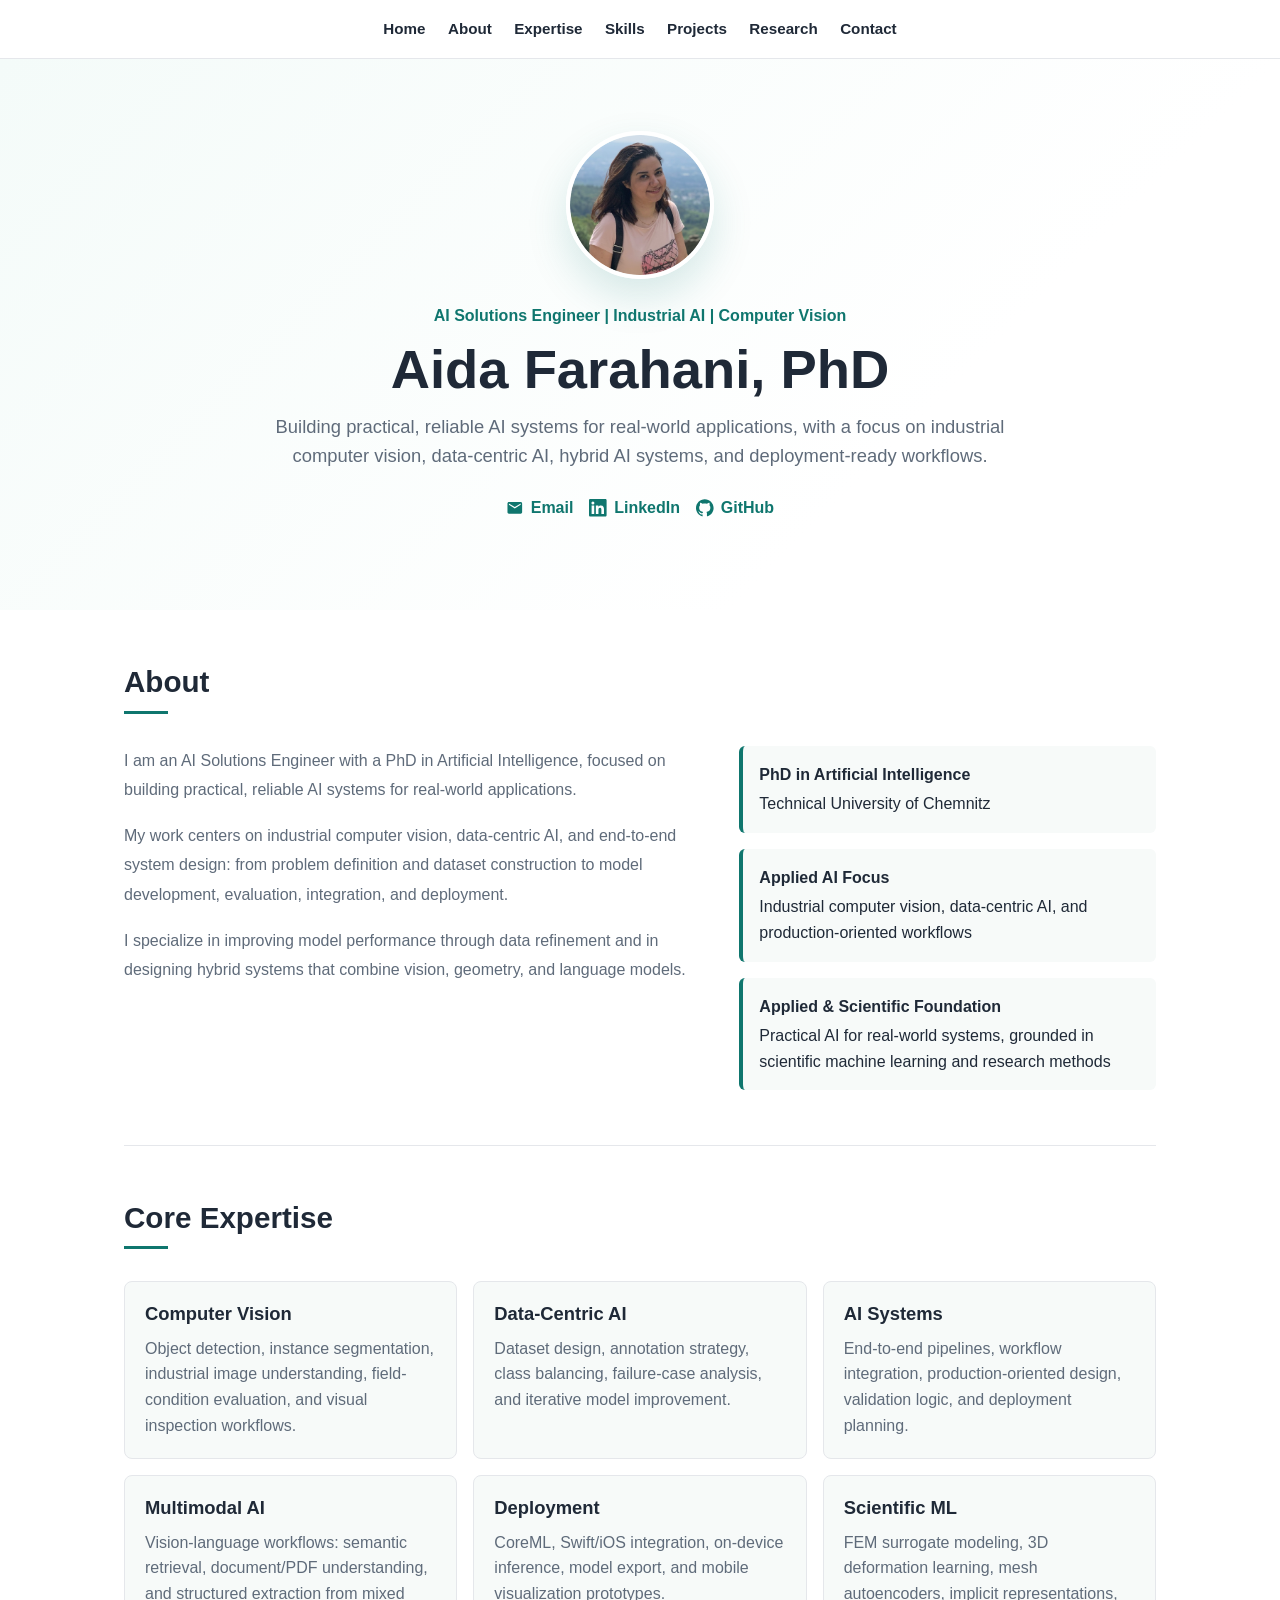
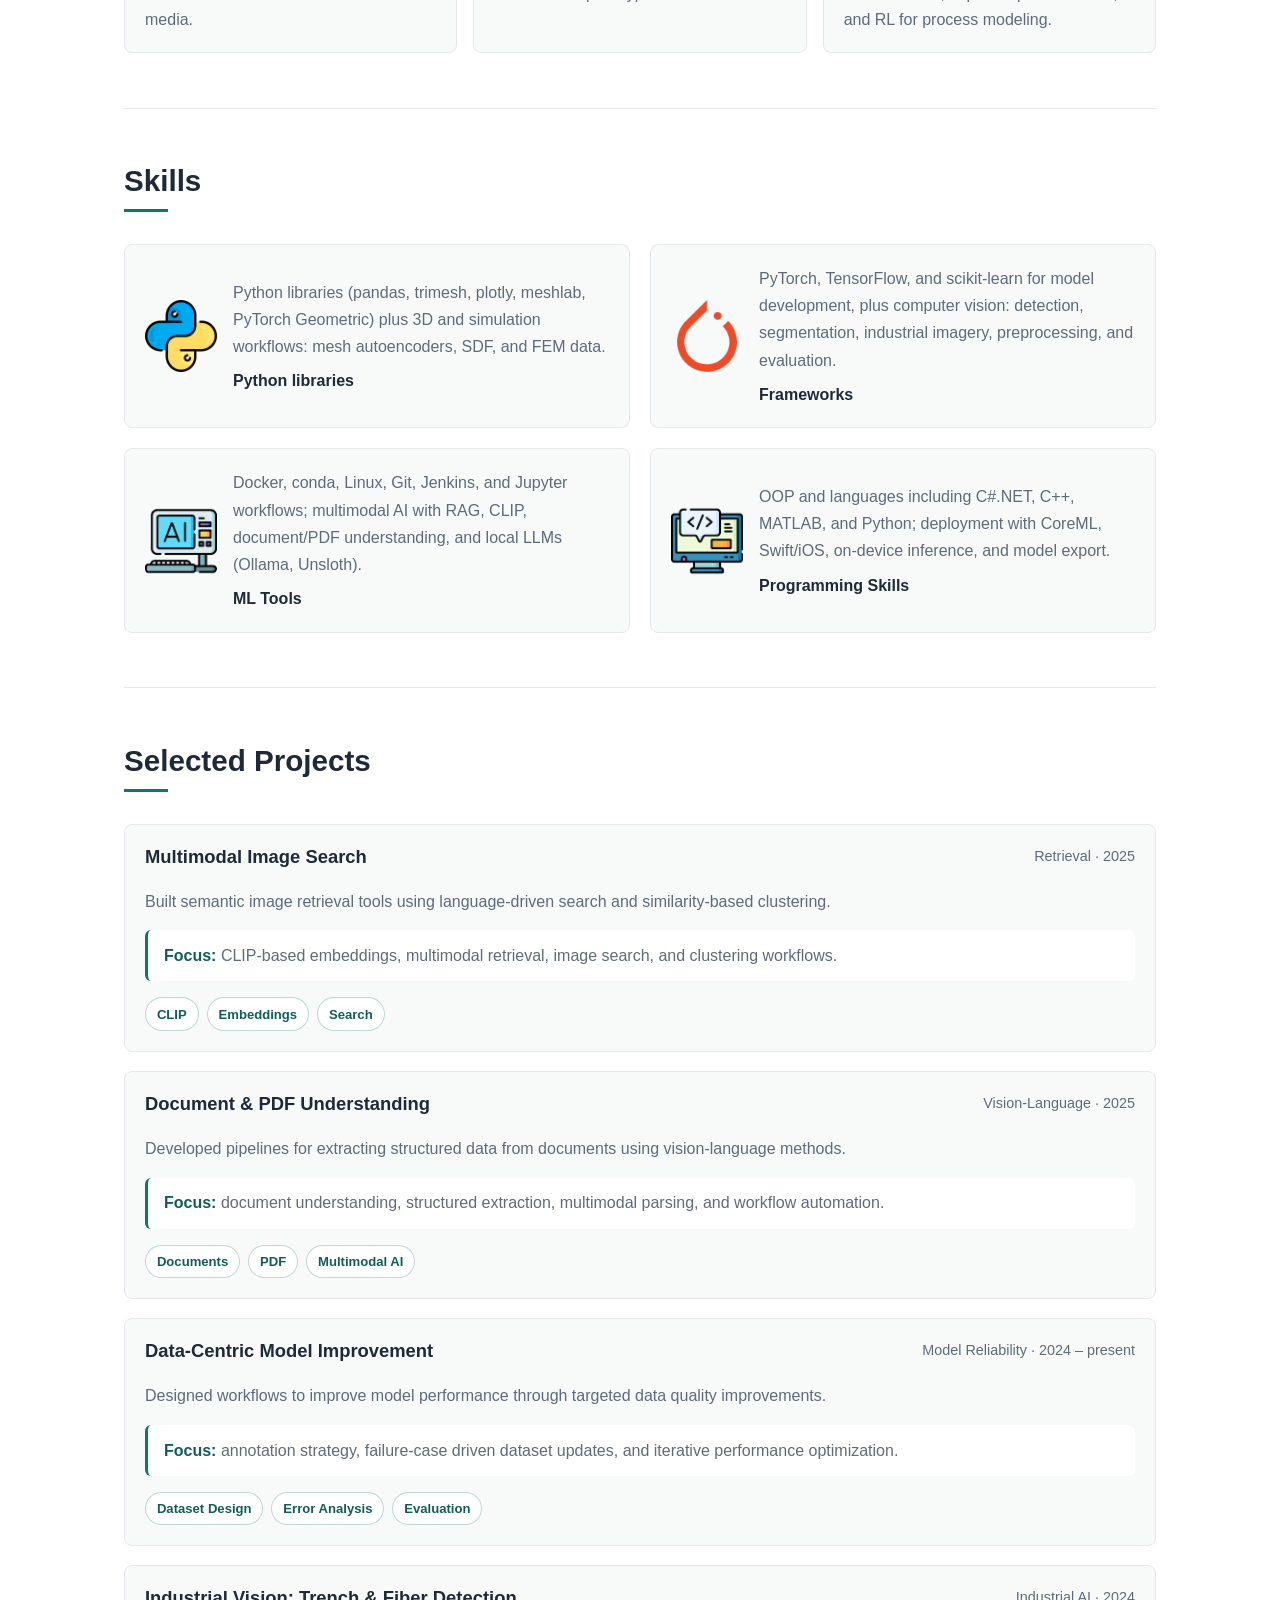
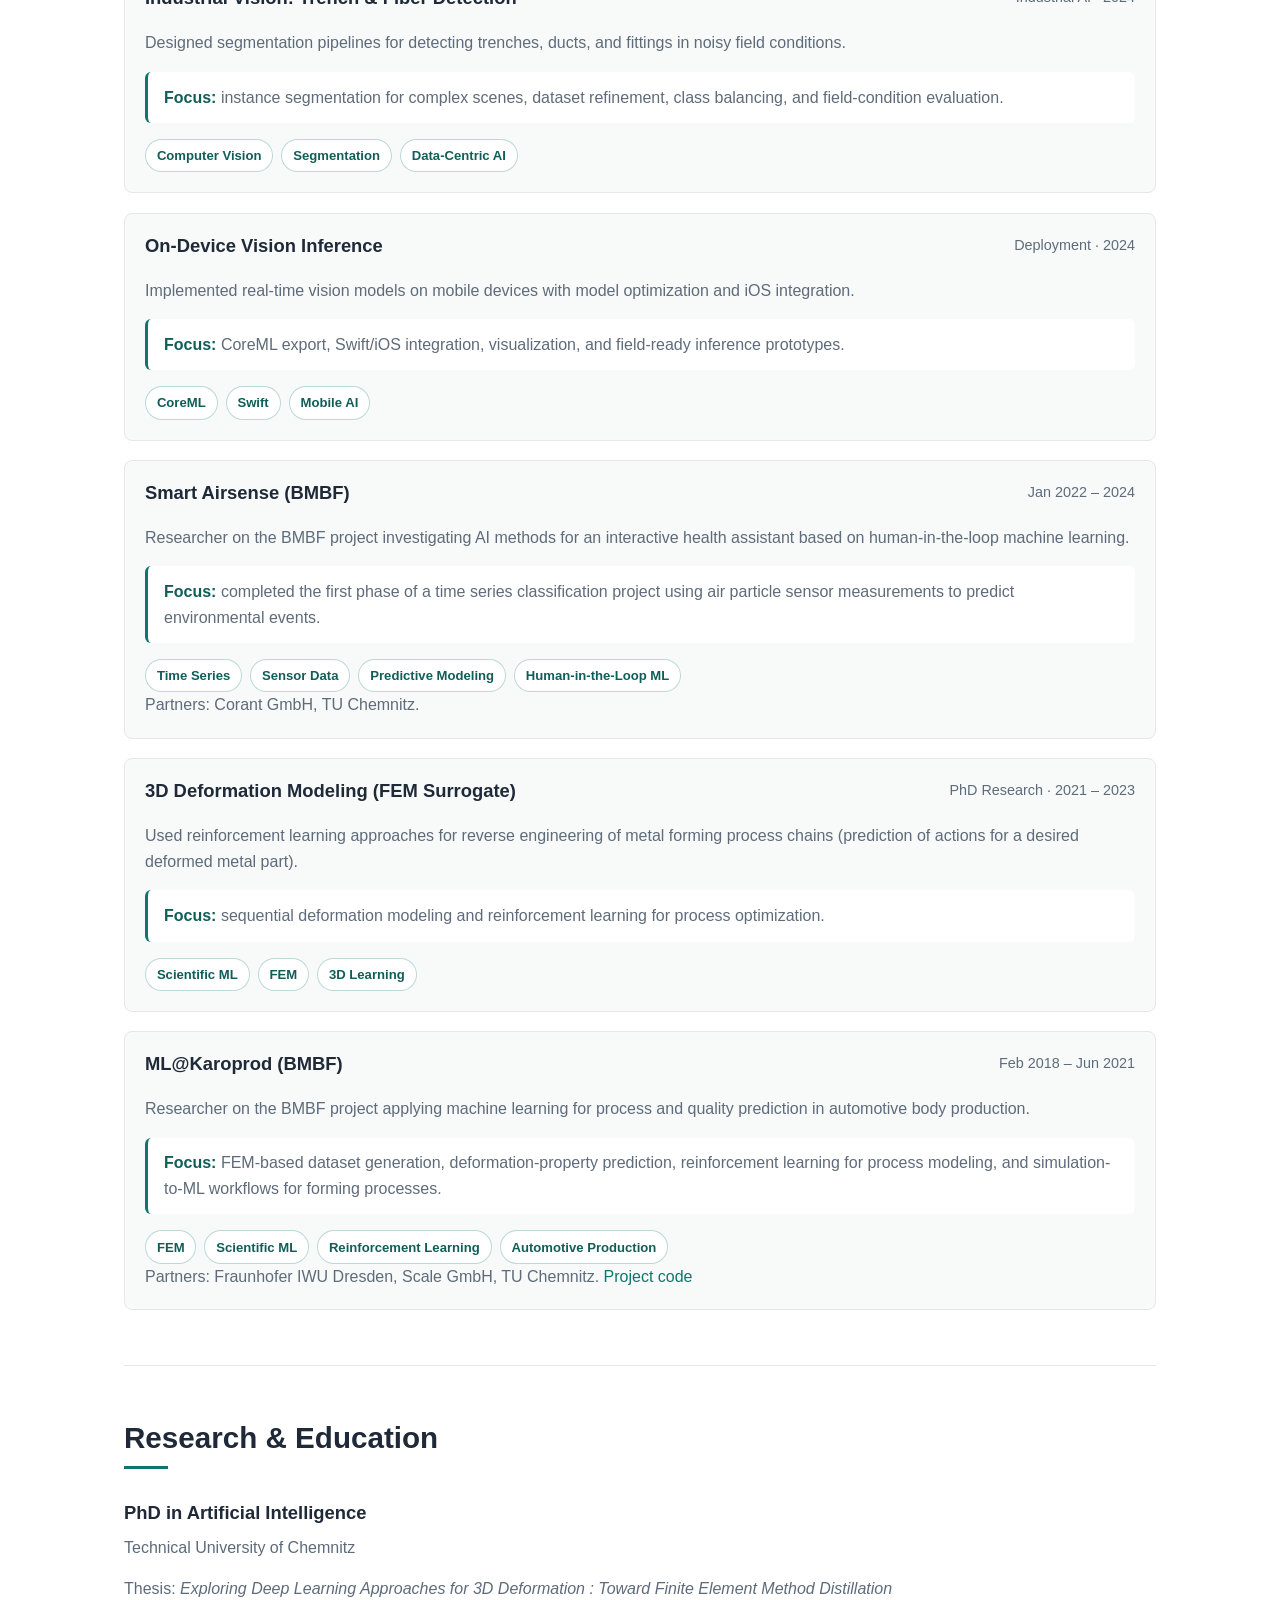
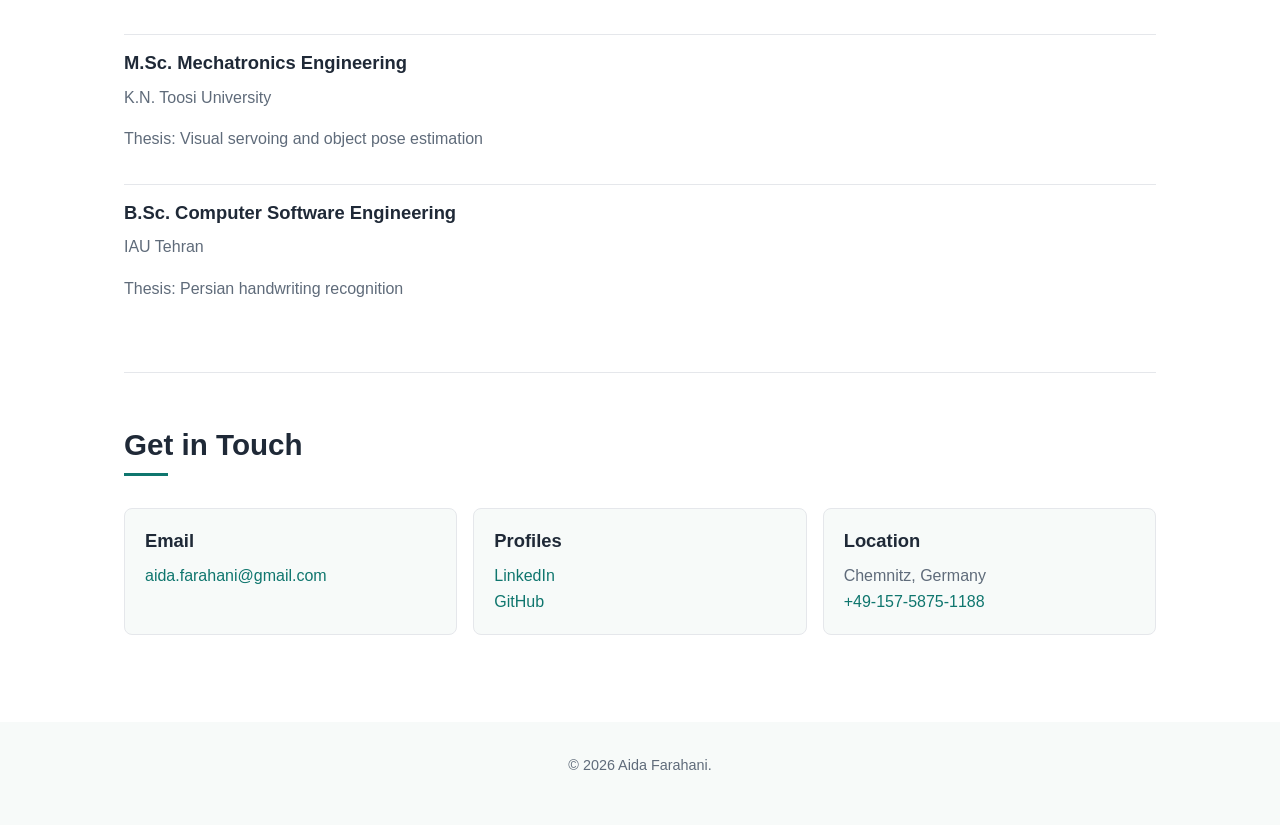
==== index.html @ 491494e2 "2026.May" ====
<!DOCTYPE html>
<html lang="en">
<head>
    <meta charset="UTF-8">
    <meta http-equiv="X-UA-Compatible" content="IE=Edge">
    <meta name="viewport" content="width=device-width, initial-scale=1.0">
    <meta name="description" content="Aida Farahani, PhD - AI Solutions Engineer focused on industrial computer vision, data-centric AI, hybrid AI systems, and deployed machine learning workflows.">
    <meta name="keywords" content="AI Solutions Engineer, Industrial AI, Computer Vision, Data-Centric AI, YOLO, CoreML, CLIP, RAG, Scientific Machine Learning">
    <meta name="author" content="Aida Farahani">
    <meta name="google-site-verification" content="kxf_3PUzTFuj3gnXSneMkqVTZVSWj_Dgb15Qgk63_C0">
    <title>Aida Farahani, PhD | AI Solutions Engineer</title>
    <style>
        * {
            box-sizing: border-box;
            margin: 0;
            padding: 0;
        }

        :root {
            --accent: #0f766e;
            --accent-dark: #115e59;
            --blue: #2563eb;
            --ink: #1f2937;
            --muted: #5f6b7a;
            --line: #e5e7eb;
            --surface: #f7faf9;
            --white: #ffffff;
        }

        html {
            scroll-behavior: smooth;
        }

        body {
            background: var(--white);
            color: var(--ink);
            font-family: -apple-system, BlinkMacSystemFont, "Segoe UI", Roboto, "Helvetica Neue", Arial, sans-serif;
            line-height: 1.6;
        }

        a {
            color: var(--accent);
            text-decoration: none;
        }

        a:hover {
            color: var(--accent-dark);
            text-decoration: underline;
        }

        nav {
            backdrop-filter: blur(10px);
            background: rgba(255, 255, 255, 0.94);
            border-bottom: 1px solid var(--line);
            position: sticky;
            top: 0;
            z-index: 1000;
        }

        nav ul {
            display: flex;
            flex-wrap: wrap;
            gap: 1.4rem;
            justify-content: center;
            list-style: none;
            padding: 1rem 1.5rem;
        }

        nav a {
            color: var(--ink);
            font-size: 0.95rem;
            font-weight: 600;
            position: relative;
        }

        nav a::after {
            background: var(--accent);
            bottom: -6px;
            content: "";
            height: 2px;
            left: 0;
            position: absolute;
            transition: width 0.2s ease;
            width: 0;
        }

        nav a:hover {
            text-decoration: none;
        }

        nav a:hover::after {
            width: 100%;
        }

        header {
            background: linear-gradient(135deg, #f4fbf9 0%, #ffffff 70%);
            padding: 4.5rem 1.5rem 4rem;
            text-align: center;
        }

        .profile-img {
            border: 4px solid var(--white);
            border-radius: 50%;
            box-shadow: 0 18px 42px rgba(15, 118, 110, 0.16);
            display: block;
            height: 148px;
            margin: 0 auto 1.5rem;
            object-fit: cover;
            width: 148px;
        }

        h1 {
            font-size: clamp(2.1rem, 5vw, 3.4rem);
            letter-spacing: 0;
            line-height: 1.1;
            margin-bottom: 0.75rem;
        }

        .eyebrow {
            color: var(--accent);
            font-size: 1rem;
            font-weight: 700;
            margin-bottom: 0.75rem;
        }

        .tagline {
            color: var(--muted);
            font-size: 1.15rem;
            margin: 0 auto 1.5rem;
            max-width: 760px;
        }

        .social-links,
        .cta-buttons {
            display: flex;
            flex-wrap: wrap;
            gap: 1rem;
            justify-content: center;
        }

        .social-links {
            margin-bottom: 1.6rem;
        }

        .social-links a {
            align-items: center;
            display: inline-flex;
            font-weight: 600;
            gap: 0.45rem;
        }

        .social-link-icon {
            fill: currentColor;
            flex-shrink: 0;
            height: 1.1rem;
            width: 1.1rem;
        }

        .btn {
            border-radius: 6px;
            display: inline-block;
            font-size: 0.95rem;
            font-weight: 700;
            padding: 0.78rem 1.2rem;
            transition: background 0.2s ease, color 0.2s ease, transform 0.2s ease;
        }

        .btn-primary {
            background: var(--accent);
            color: var(--white);
        }

        .btn-primary:hover {
            background: var(--accent-dark);
            color: var(--white);
            text-decoration: none;
            transform: translateY(-1px);
        }

        .btn-secondary {
            border: 1px solid var(--accent);
            color: var(--accent);
        }

        .btn-secondary:hover {
            background: var(--surface);
            text-decoration: none;
        }

        main {
            margin: 0 auto;
            max-width: 1080px;
            padding: 0 1.5rem;
        }

        section {
            border-bottom: 1px solid var(--line);
            padding: 3.4rem 0;
            scroll-margin-top: 68px;
        }

        section:last-child {
            border-bottom: none;
        }

        h2 {
            font-size: 1.85rem;
            line-height: 1.2;
            margin-bottom: 2rem;
            padding-bottom: 0.85rem;
            position: relative;
        }

        h2::before {
            background: var(--accent);
            bottom: 0;
            content: "";
            height: 3px;
            left: 0;
            position: absolute;
            width: 44px;
        }

        h3 {
            font-size: 1.15rem;
            line-height: 1.35;
            margin-bottom: 0.55rem;
        }

        p {
            color: var(--muted);
            margin-bottom: 1rem;
        }

        .about-grid {
            display: grid;
            gap: 2rem;
            grid-template-columns: 1.4fr 1fr;
        }

        .about-text p {
            line-height: 1.85;
        }

        .highlight-list {
            display: grid;
            gap: 1rem;
        }

        .highlight {
            background: var(--surface);
            border-left: 4px solid var(--accent);
            border-radius: 6px;
            padding: 1rem;
        }

        .highlight strong {
            color: var(--ink);
            display: block;
            margin-bottom: 0.25rem;
        }

        .expertise-grid,
        .contact-grid {
            display: grid;
            gap: 1rem;
        }

        .expertise-grid {
            grid-template-columns: repeat(3, minmax(0, 1fr));
        }

        .skills-showcase {
            display: grid;
            gap: 1.25rem;
            grid-template-columns: repeat(2, minmax(0, 1fr));
        }

        .skill-item {
            align-items: center;
            background: var(--surface);
            border: 1px solid var(--line);
            border-radius: 8px;
            display: flex;
            gap: 1rem;
            padding: 1.25rem;
        }

        .skill-item-image {
            flex-shrink: 0;
        }

        .skill-item-image img {
            border-radius: 8px;
            display: block;
            height: 72px;
            object-fit: contain;
            width: 72px;
        }

        .skill-item-info p {
            line-height: 1.7;
            margin-bottom: 0.5rem;
        }

        .skill-item-info h6 {
            color: var(--ink);
            font-size: 1rem;
            font-weight: 700;
            margin: 0;
        }

        .card,
        .case-study,
        .contact-item {
            background: var(--surface);
            border: 1px solid var(--line);
            border-radius: 8px;
            padding: 1.25rem;
        }

        .card p,
        .case-study p,
        .contact-item p {
            margin-bottom: 0;
        }

        .project-tags {
            display: flex;
            flex-wrap: wrap;
            gap: 0.5rem;
            margin-top: 0.9rem;
        }

        .tech-tag {
            background: var(--white);
            border: 1px solid rgba(15, 118, 110, 0.28);
            border-radius: 999px;
            color: var(--accent-dark);
            display: inline-block;
            font-size: 0.82rem;
            font-weight: 600;
            padding: 0.32rem 0.68rem;
        }

        .project-list {
            display: grid;
            gap: 1.2rem;
        }

        .project-header {
            align-items: flex-start;
            display: flex;
            gap: 1rem;
            justify-content: space-between;
            margin-bottom: 0.65rem;
        }

        .project-date {
            color: var(--muted);
            font-size: 0.9rem;
            white-space: nowrap;
        }

        .project-impact {
            background: var(--white);
            border-left: 3px solid var(--accent);
            border-radius: 6px;
            color: var(--muted);
            margin: 1rem 0;
            padding: 0.8rem 1rem;
        }

        .project-impact strong {
            color: var(--accent-dark);
        }

        .education-grid {
            display: grid;
            gap: 1rem;
        }

        .education-item {
            border-bottom: 1px solid var(--line);
            padding-bottom: 1rem;
        }

        .education-item:last-child {
            border-bottom: none;
            padding-bottom: 0;
        }

        .contact-grid {
            grid-template-columns: repeat(3, minmax(0, 1fr));
        }

        .contact-item a {
            word-break: break-word;
        }

        footer {
            background: var(--surface);
            color: var(--muted);
            font-size: 0.9rem;
            margin-top: 2rem;
            padding: 2rem 1.5rem;
            text-align: center;
        }

        @media (max-width: 960px) {
            .about-grid,
            .expertise-grid,
            .contact-grid {
                grid-template-columns: 1fr;
            }

        }

        @media (max-width: 620px) {
            header {
                padding: 3rem 1rem;
            }

            main {
                padding: 0 1rem;
            }

            nav ul {
                gap: 0.8rem;
                padding: 0.9rem;
            }

            section {
                padding: 2.4rem 0;
            }

            .skills-showcase {
                grid-template-columns: 1fr;
            }

            .project-header {
                display: block;
            }
        }
    </style>
</head>
<body>
    <nav>
        <ul>
            <li><a href="#home">Home</a></li>
            <li><a href="#about">About</a></li>
            <li><a href="#expertise">Expertise</a></li>
            <li><a href="#skills">Skills</a></li>
            <li><a href="#projects">Projects</a></li>
            <li><a href="#research">Research</a></li>
            <li><a href="#contact">Contact</a></li>
        </ul>
    </nav>

    <header id="home">
        <img src="images/aifa.png" alt="Aida Farahani" class="profile-img">
        <p class="eyebrow">AI Solutions Engineer | Industrial AI | Computer Vision</p>
        <h1>Aida Farahani, PhD</h1>
        <p class="tagline">
            Building practical, reliable AI systems for real-world applications, with a focus on industrial computer vision,
            data-centric AI, hybrid AI systems, and deployment-ready workflows.
        </p>

        <div class="social-links">
            <a href="mailto:aida.farahani@gmail.com">
                <svg class="social-link-icon" viewBox="0 0 24 24" aria-hidden="true"><path d="M20 4H4c-1.1 0-2 .9-2 2v12c0 1.1.9 2 2 2h16c1.1 0 2-.9 2-2V6c0-1.1-.9-2-2-2zm0 4-8 5-8-5V6l8 5 8-5v2z"/></svg>
                Email
            </a>
            <a href="https://www.linkedin.com/in/aidafarahani/" target="_blank" rel="noopener">
                <svg class="social-link-icon" viewBox="0 0 24 24" aria-hidden="true"><path d="M20.447 20.452h-3.554v-5.569c0-1.328-.027-3.037-1.852-3.037-1.853 0-2.136 1.445-2.136 2.939v5.667H9.351V9h3.414v1.561h.046c.477-.9 1.637-1.85 3.37-1.85 3.601 0 4.267 2.37 4.267 5.455v6.286zM5.337 7.433a2.062 2.062 0 0 1-2.063-2.065 2.062 2.062 0 0 1 2.063-2.064 2.062 2.062 0 0 1 2.063 2.064 2.062 2.062 0 0 1-2.063 2.065zm1.782 13.019H3.555V9h3.564v11.452zM22.225 0H1.771C.792 0 0 .774 0 1.729v20.542C0 23.227.792 24 1.771 24h20.451C23.2 24 24 23.227 24 22.271V1.729C24 .774 23.2 0 22.222 0h.003z"/></svg>
                LinkedIn
            </a>
            <a href="https://github.com/hex41434" target="_blank" rel="noopener">
                <svg class="social-link-icon" viewBox="0 0 24 24" aria-hidden="true"><path d="M12 .297c-6.63 0-12 5.373-12 12 0 5.303 3.438 9.8 8.205 11.385.6.113.82-.258.82-.577 0-.285-.01-1.04-.015-2.04-3.338.724-4.042-1.61-4.042-1.61C4.422 18.07 3.633 17.7 3.633 17.7c-1.087-.744.084-.729.084-.729 1.205.084 1.838 1.236 1.838 1.236 1.07 1.835 2.809 1.305 3.495.998.108-.776.417-1.305.76-1.605-2.665-.3-5.466-1.332-5.466-5.93 0-1.31.465-2.38 1.235-3.22-.135-.303-.54-1.523.105-3.176 0 0 1.005-.322 3.3 1.23.96-.267 1.98-.399 3-.405 1.02.006 2.04.138 3 .405 2.28-1.552 3.285-1.23 3.285-1.23.645 1.653.24 2.873.12 3.176.765.84 1.23 1.91 1.23 3.22 0 4.61-2.805 5.625-5.475 5.92.42.36.81 1.096.81 2.22 0 1.606-.015 2.896-.015 3.286 0 .315.21.69.825.57C20.565 22.092 24 17.592 24 12.297c0-6.627-5.373-12-12-12"/></svg>
                GitHub
            </a>
        </div>
    </header>

    <main>
        <section id="about">
            <h2>About</h2>
            <div class="about-grid">
                <div class="about-text">
                    <p>
                        I am an AI Solutions Engineer with a PhD in Artificial Intelligence, focused on building practical,
                        reliable AI systems for real-world applications.
                    </p>
                    <p>
                        My work centers on industrial computer vision, data-centric AI, and end-to-end system design: from
                        problem definition and dataset construction to model development, evaluation, integration, and deployment.
                    </p>
                    <p>
                        I specialize in improving model performance through data refinement and in designing hybrid systems that
                        combine vision, geometry, and language models.
                    </p>
                </div>
                <div class="highlight-list">
                    <div class="highlight">
                        <strong>PhD in Artificial Intelligence</strong>
                        Technical University of Chemnitz
                    </div>
                    <div class="highlight">
                        <strong>Applied AI Focus</strong>
                        Industrial computer vision, data-centric AI, and production-oriented workflows
                    </div>
                    <div class="highlight">
                        <strong>Applied &amp; Scientific Foundation</strong>
                        Practical AI for real-world systems, grounded in scientific machine learning and research methods
                    </div>
                </div>
            </div>
        </section>

        <section id="expertise">
            <h2>Core Expertise</h2>
            <div class="expertise-grid">
                <div class="card">
                    <h3>Computer Vision</h3>
                    <p>Object detection, instance segmentation, industrial image understanding, field-condition evaluation, and visual inspection workflows.</p>
                </div>
                <div class="card">
                    <h3>Data-Centric AI</h3>
                    <p>Dataset design, annotation strategy, class balancing, failure-case analysis, and iterative model improvement.</p>
                </div>
                <div class="card">
                    <h3>AI Systems</h3>
                    <p>End-to-end pipelines, workflow integration, production-oriented design, validation logic, and deployment planning.</p>
                </div>
                <div class="card">
                    <h3>Multimodal AI</h3>
                    <p>Vision-language workflows: semantic retrieval, document/PDF understanding, and structured extraction from mixed media.</p>
                </div>
                <div class="card">
                    <h3>Deployment</h3>
                    <p>CoreML, Swift/iOS integration, on-device inference, model export, and mobile visualization prototypes.</p>
                </div>
                <div class="card">
                    <h3>Scientific ML</h3>
                    <p>FEM surrogate modeling, 3D deformation learning, mesh autoencoders, implicit representations, and RL for process modeling.</p>
                </div>
            </div>
        </section>

        <section id="skills">
            <h2>Skills</h2>
            <div class="skills-showcase">
                <article class="skill-item">
                    <div class="skill-item-image">
                        <img src="images/testimonials/python.png" alt="Python libraries">
                    </div>
                    <div class="skill-item-info">
                        <p>Python libraries (pandas, trimesh, plotly, meshlab, PyTorch Geometric) plus 3D and simulation workflows: mesh autoencoders, SDF, and FEM data.</p>
                        <h6>Python libraries</h6>
                    </div>
                </article>

                <article class="skill-item">
                    <div class="skill-item-image">
                        <img src="images/testimonials/PyTorch.png" alt="Frameworks">
                    </div>
                    <div class="skill-item-info">
                        <p>PyTorch, TensorFlow, and scikit-learn for model development, plus computer vision: detection, segmentation, industrial imagery, preprocessing, and evaluation.</p>
                        <h6>Frameworks</h6>
                    </div>
                </article>

                <article class="skill-item">
                    <div class="skill-item-image">
                        <img src="images/testimonials/AITools.png" alt="ML Tools">
                    </div>
                    <div class="skill-item-info">
                        <p>Docker, conda, Linux, Git, Jenkins, and Jupyter workflows; multimodal AI with RAG, CLIP, document/PDF understanding, and local LLMs (Ollama, Unsloth).</p>
                        <h6>ML Tools</h6>
                    </div>
                </article>

                <article class="skill-item">
                    <div class="skill-item-image">
                        <img src="images/testimonials/prog.png" alt="Programming Skills">
                    </div>
                    <div class="skill-item-info">
                        <p>OOP and languages including C#.NET, C++, MATLAB, and Python; deployment with CoreML, Swift/iOS, on-device inference, and model export.</p>
                        <h6>Programming Skills</h6>
                    </div>
                </article>
            </div>
        </section>

        <section id="projects">
            <h2>Selected Projects</h2>
            <div class="project-list">
                <article class="case-study">
                    <div class="project-header">
                        <h3>Multimodal Image Search</h3>
                        <span class="project-date">Retrieval · 2025</span>
                    </div>
                    <p class="project-description">
                        Built semantic image retrieval tools using language-driven search and similarity-based clustering.
                    </p>
                    <div class="project-impact">
                        <strong>Focus:</strong> CLIP-based embeddings, multimodal retrieval, image search, and clustering workflows.
                    </div>
                    <div class="project-tags">
                        <span class="tech-tag">CLIP</span>
                        <span class="tech-tag">Embeddings</span>
                        <span class="tech-tag">Search</span>
                    </div>
                </article>

                <article class="case-study">
                    <div class="project-header">
                        <h3>Document &amp; PDF Understanding</h3>
                        <span class="project-date">Vision-Language · 2025</span>
                    </div>
                    <p class="project-description">
                        Developed pipelines for extracting structured data from documents using vision-language methods.
                    </p>
                    <div class="project-impact">
                        <strong>Focus:</strong> document understanding, structured extraction, multimodal parsing, and workflow automation.
                    </div>
                    <div class="project-tags">
                        <span class="tech-tag">Documents</span>
                        <span class="tech-tag">PDF</span>
                        <span class="tech-tag">Multimodal AI</span>
                    </div>
                </article>

                <article class="case-study">
                    <div class="project-header">
                        <h3>Data-Centric Model Improvement</h3>
                        <span class="project-date">Model Reliability · 2024 – present</span>
                    </div>
                    <p class="project-description">
                        Designed workflows to improve model performance through targeted data quality improvements.
                    </p>
                    <div class="project-impact">
                        <strong>Focus:</strong> annotation strategy, failure-case driven dataset updates, and iterative performance optimization.
                    </div>
                    <div class="project-tags">
                        <span class="tech-tag">Dataset Design</span>
                        <span class="tech-tag">Error Analysis</span>
                        <span class="tech-tag">Evaluation</span>
                    </div>
                </article>

                <article class="case-study">
                    <div class="project-header">
                        <h3>Industrial Vision: Trench &amp; Fiber Detection</h3>
                        <span class="project-date">Industrial AI · 2024</span>
                    </div>
                    <p class="project-description">
                        Designed segmentation pipelines for detecting trenches, ducts, and fittings in noisy field conditions.
                    </p>
                    <div class="project-impact">
                        <strong>Focus:</strong> instance segmentation for complex scenes, dataset refinement, class balancing, and field-condition evaluation.
                    </div>
                    <div class="project-tags">
                        <span class="tech-tag">Computer Vision</span>
                        <span class="tech-tag">Segmentation</span>
                        <span class="tech-tag">Data-Centric AI</span>
                    </div>
                </article>

                <article class="case-study">
                    <div class="project-header">
                        <h3>On-Device Vision Inference</h3>
                        <span class="project-date">Deployment · 2024</span>
                    </div>
                    <p class="project-description">
                        Implemented real-time vision models on mobile devices with model optimization and iOS integration.
                    </p>
                    <div class="project-impact">
                        <strong>Focus:</strong> CoreML export, Swift/iOS integration, visualization, and field-ready inference prototypes.
                    </div>
                    <div class="project-tags">
                        <span class="tech-tag">CoreML</span>
                        <span class="tech-tag">Swift</span>
                        <span class="tech-tag">Mobile AI</span>
                    </div>
                </article>

                <article class="case-study">
                    <div class="project-header">
                        <h3>Smart Airsense (BMBF)</h3>
                        <span class="project-date">Jan 2022 – 2024</span>
                    </div>
                    <p class="project-description">
                        Researcher on the BMBF project investigating AI methods for an interactive health assistant based on human-in-the-loop machine learning.
                    </p>
                    <div class="project-impact">
                        <strong>Focus:</strong> completed the first phase of a time series classification project using air particle sensor measurements to predict environmental events.
                    </div>
                    <div class="project-tags">
                        <span class="tech-tag">Time Series</span>
                        <span class="tech-tag">Sensor Data</span>
                        <span class="tech-tag">Predictive Modeling</span>
                        <span class="tech-tag">Human-in-the-Loop ML</span>
                    </div>
                    <p class="project-description">
                        Partners: Corant GmbH, TU Chemnitz.
                    </p>
                </article>

                <article class="case-study">
                    <div class="project-header">
                        <h3>3D Deformation Modeling (FEM Surrogate)</h3>
                        <span class="project-date">PhD Research · 2021 – 2023</span>
                    </div>
                    <p class="project-description">
                        Used reinforcement learning approaches for reverse engineering of metal forming process chains (prediction of actions for a desired deformed metal part).
                    </p>
                    <div class="project-impact">
                        <strong>Focus:</strong> sequential deformation modeling and reinforcement learning for process optimization.
                    </div>
                    <div class="project-tags">
                        <span class="tech-tag">Scientific ML</span>
                        <span class="tech-tag">FEM</span>
                        <span class="tech-tag">3D Learning</span>
                    </div>
                </article>

                <article class="case-study">
                    <div class="project-header">
                        <h3>ML@Karoprod (BMBF)</h3>
                        <span class="project-date">Feb 2018 – Jun 2021</span>
                    </div>
                    <p class="project-description">
                        Researcher on the BMBF project applying machine learning for process and quality prediction in automotive body production.
                    </p>
                    <div class="project-impact">
                        <strong>Focus:</strong> FEM-based dataset generation, deformation-property prediction, reinforcement learning for process modeling, and simulation-to-ML workflows for forming processes.
                    </div>
                    <div class="project-tags">
                        <span class="tech-tag">FEM</span>
                        <span class="tech-tag">Scientific ML</span>
                        <span class="tech-tag">Reinforcement Learning</span>
                        <span class="tech-tag">Automotive Production</span>
                    </div>
                    <p class="project-description">
                        Partners: Fraunhofer IWU Dresden, Scale GmbH, TU Chemnitz.
                        <a href="https://hamkerlab.github.io/ML-Karoprod-MeshPredictor/" target="_blank" rel="noopener">Project code</a>
                    </p>
                </article>
            </div>
        </section>

        <section id="research">
            <h2>Research &amp; Education</h2>
            <div class="education-grid">
                <div class="education-item">
                    <h3>PhD in Artificial Intelligence</h3>
                    <p>Technical University of Chemnitz</p>
                    <p>Thesis: <em>Exploring Deep Learning Approaches for 3D Deformation : Toward Finite Element Method Distillation</em></p>
                </div>
                <div class="education-item">
                    <h3>M.Sc. Mechatronics Engineering</h3>
                    <p>K.N. Toosi University</p>
                    <p>Thesis: Visual servoing and object pose estimation</p>
                </div>
                <div class="education-item">
                    <h3>B.Sc. Computer Software Engineering</h3>
                    <p>IAU Tehran</p>
                    <p>Thesis: Persian handwriting recognition</p>
                </div>
            </div>
        </section>

        <section id="contact">
            <h2>Get in Touch</h2>
            <div class="contact-grid">
                <div class="contact-item">
                    <h3>Email</h3>
                    <p><a href="mailto:aida.farahani@gmail.com">aida.farahani@gmail.com</a></p>
                </div>
                <div class="contact-item">
                    <h3>Profiles</h3>
                    <p><a href="https://www.linkedin.com/in/aidafarahani/" target="_blank" rel="noopener">LinkedIn</a></p>
                    <p><a href="https://github.com/hex41434" target="_blank" rel="noopener">GitHub</a></p>
                </div>
                <div class="contact-item">
                    <h3>Location</h3>
                    <p>Chemnitz, Germany</p>
                    <p><a href="tel:+4915758751188">+49-157-5875-1188</a></p>
                </div>
            </div>

        </section>
    </main>

    <footer>
        <p>&copy; 2026 Aida Farahani.</p>
    </footer>
</body>
</html>
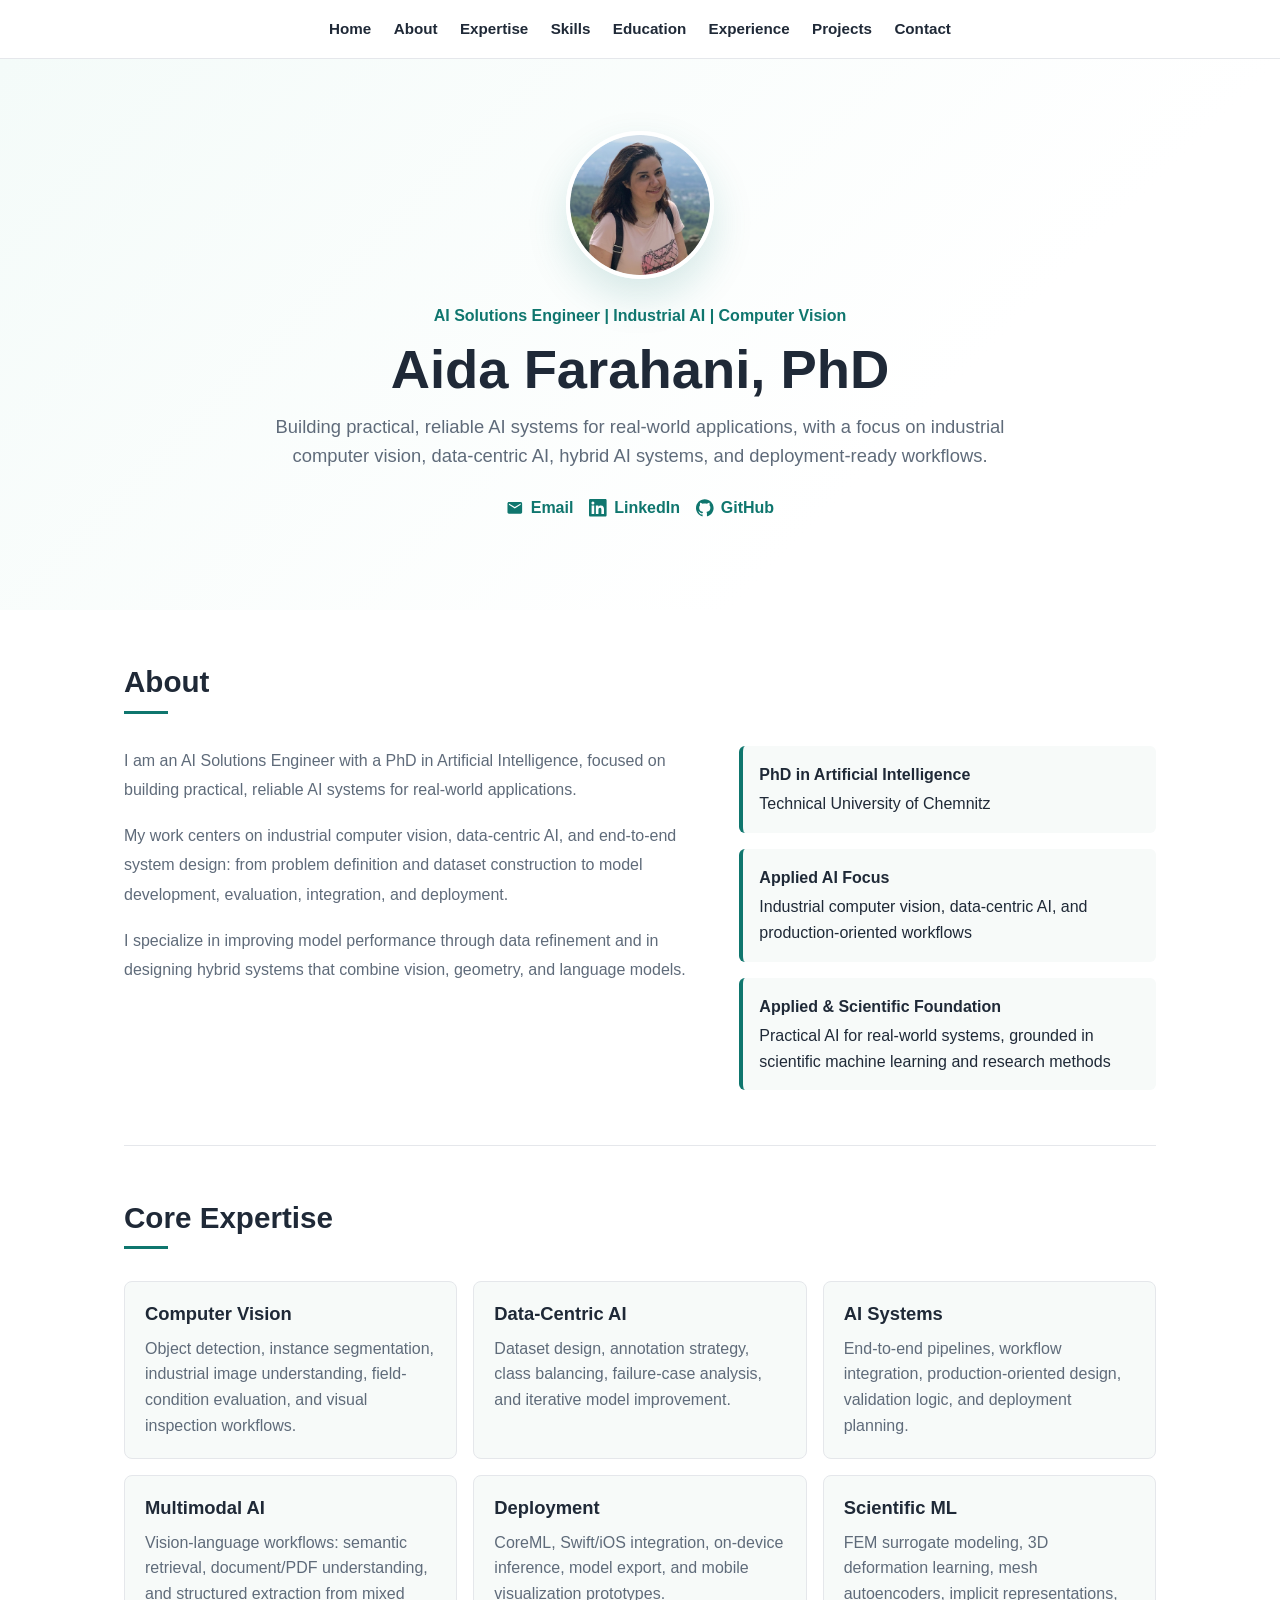
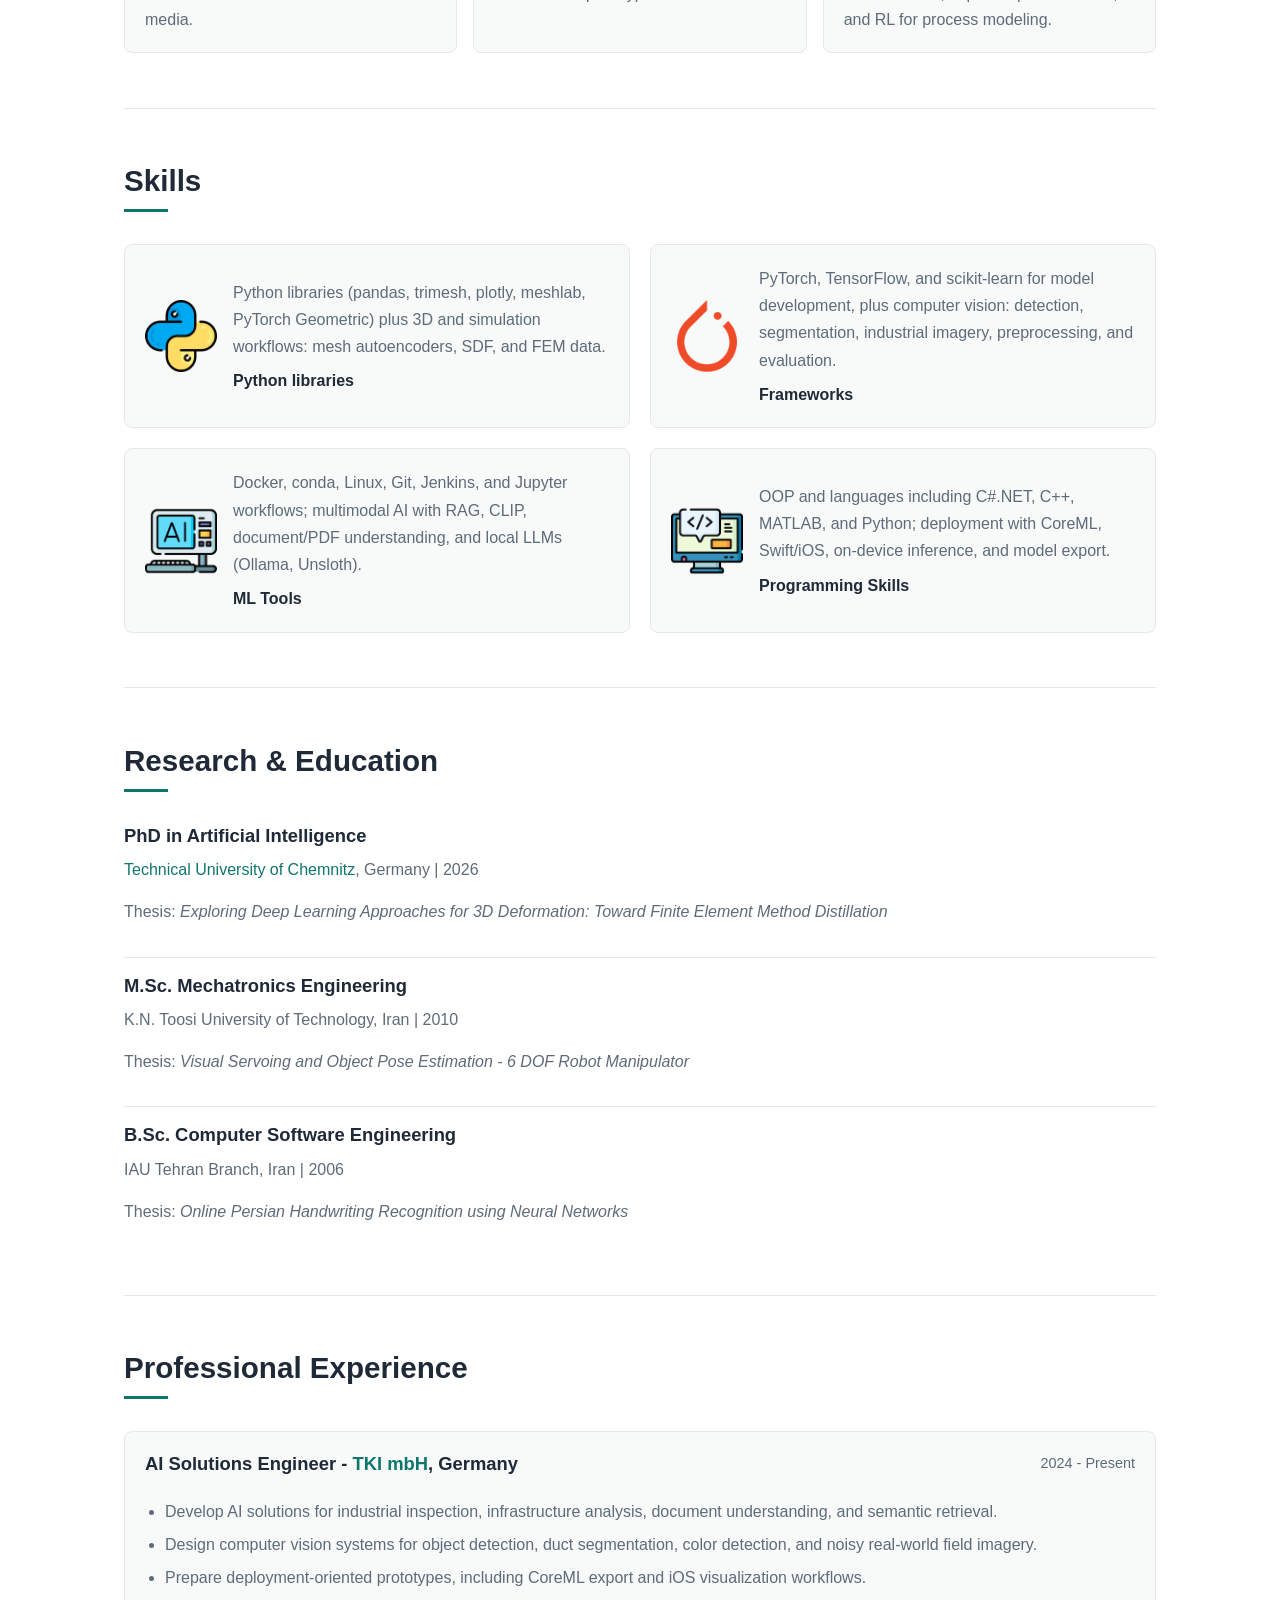
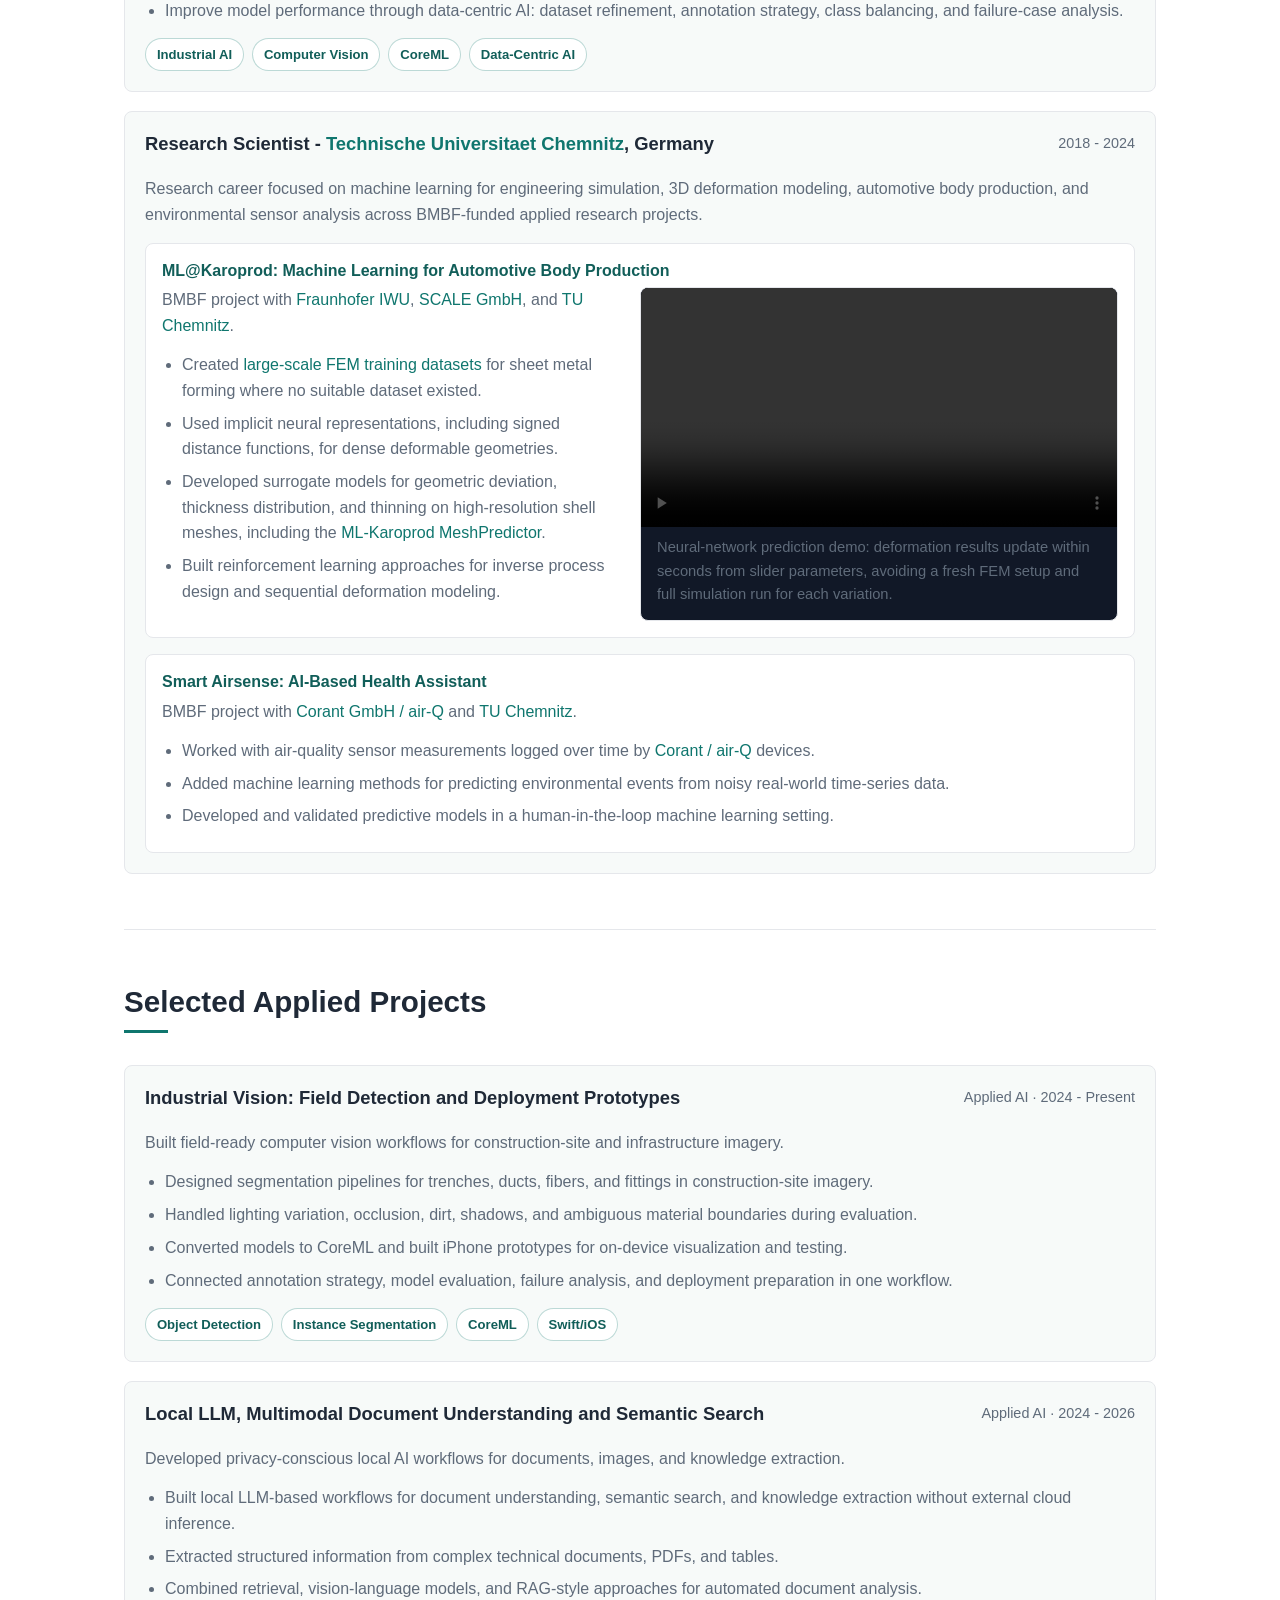
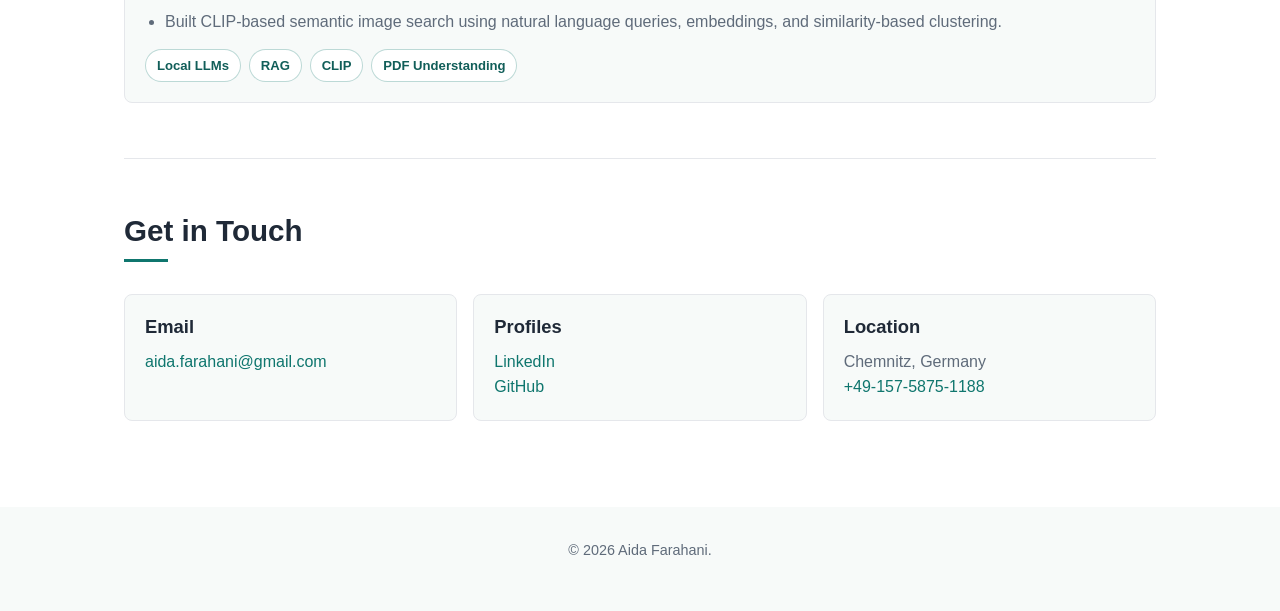
==== commit 1d118ffc: "add mp4" ====
--- a/index.html
+++ b/index.html
@@ -343,12 +343,14 @@
             padding: 0.32rem 0.68rem;
         }
 
-        .project-list {
+        .project-list,
+        .experience-list {
             display: grid;
             gap: 1.2rem;
         }
 
-        .project-header {
+        .project-header,
+        .experience-header {
             align-items: flex-start;
             display: flex;
             gap: 1rem;
@@ -356,7 +358,8 @@
             margin-bottom: 0.65rem;
         }
 
-        .project-date {
+        .project-date,
+        .experience-date {
             color: var(--muted);
             font-size: 0.9rem;
             white-space: nowrap;
@@ -375,6 +378,62 @@
             color: var(--accent-dark);
         }
 
+        .detail-list {
+            color: var(--muted);
+            margin: 0.85rem 0 0;
+            padding-left: 1.25rem;
+        }
+
+        .detail-list li {
+            margin-bottom: 0.45rem;
+        }
+
+        .subproject {
+            background: var(--white);
+            border: 1px solid var(--line);
+            border-radius: 8px;
+            margin-top: 1rem;
+            padding: 1rem;
+        }
+
+        .subproject h4 {
+            color: var(--accent-dark);
+            font-size: 1rem;
+            line-height: 1.35;
+            margin-bottom: 0.35rem;
+        }
+
+        .subproject-showcase {
+            align-items: start;
+            display: grid;
+            gap: 1rem;
+            grid-template-columns: minmax(0, 1fr) minmax(280px, 50%);
+        }
+
+        .project-video {
+            background: #111827;
+            border: 1px solid var(--line);
+            border-radius: 8px;
+            margin: 0;
+            overflow: hidden;
+        }
+
+        .project-video video {
+            background: #111827;
+            display: block;
+            height: auto;
+            margin: -1mm;
+            max-width: none;
+            width: calc(100% + 2mm);
+        }
+
+        .project-video figcaption {
+            color: var(--muted);
+            font-size: 0.92rem;
+            line-height: 1.6;
+            padding: 0.85rem 1rem;
+        }
+
         .education-grid {
             display: grid;
             gap: 1rem;
@@ -438,8 +497,13 @@
                 grid-template-columns: 1fr;
             }
 
-            .project-header {
+            .project-header,
+            .experience-header {
                 display: block;
+            }
+
+            .subproject-showcase {
+                grid-template-columns: 1fr;
             }
         }
     </style>
@@ -451,8 +515,9 @@
             <li><a href="#about">About</a></li>
             <li><a href="#expertise">Expertise</a></li>
             <li><a href="#skills">Skills</a></li>
+            <li><a href="#research">Education</a></li>
+            <li><a href="#experience">Experience</a></li>
             <li><a href="#projects">Projects</a></li>
-            <li><a href="#research">Research</a></li>
             <li><a href="#contact">Contact</a></li>
         </ul>
     </nav>
@@ -592,182 +657,150 @@
             </div>
         </section>
 
-        <section id="projects">
-            <h2>Selected Projects</h2>
-            <div class="project-list">
-                <article class="case-study">
-                    <div class="project-header">
-                        <h3>Multimodal Image Search</h3>
-                        <span class="project-date">Retrieval · 2025</span>
-                    </div>
-                    <p class="project-description">
-                        Built semantic image retrieval tools using language-driven search and similarity-based clustering.
-                    </p>
-                    <div class="project-impact">
-                        <strong>Focus:</strong> CLIP-based embeddings, multimodal retrieval, image search, and clustering workflows.
-                    </div>
-                    <div class="project-tags">
-                        <span class="tech-tag">CLIP</span>
-                        <span class="tech-tag">Embeddings</span>
-                        <span class="tech-tag">Search</span>
-                    </div>
-                </article>
-
-                <article class="case-study">
-                    <div class="project-header">
-                        <h3>Document &amp; PDF Understanding</h3>
-                        <span class="project-date">Vision-Language · 2025</span>
-                    </div>
-                    <p class="project-description">
-                        Developed pipelines for extracting structured data from documents using vision-language methods.
-                    </p>
-                    <div class="project-impact">
-                        <strong>Focus:</strong> document understanding, structured extraction, multimodal parsing, and workflow automation.
-                    </div>
-                    <div class="project-tags">
-                        <span class="tech-tag">Documents</span>
-                        <span class="tech-tag">PDF</span>
-                        <span class="tech-tag">Multimodal AI</span>
-                    </div>
-                </article>
-
-                <article class="case-study">
-                    <div class="project-header">
-                        <h3>Data-Centric Model Improvement</h3>
-                        <span class="project-date">Model Reliability · 2024 – present</span>
-                    </div>
-                    <p class="project-description">
-                        Designed workflows to improve model performance through targeted data quality improvements.
-                    </p>
-                    <div class="project-impact">
-                        <strong>Focus:</strong> annotation strategy, failure-case driven dataset updates, and iterative performance optimization.
-                    </div>
-                    <div class="project-tags">
-                        <span class="tech-tag">Dataset Design</span>
-                        <span class="tech-tag">Error Analysis</span>
-                        <span class="tech-tag">Evaluation</span>
-                    </div>
-                </article>
-
-                <article class="case-study">
-                    <div class="project-header">
-                        <h3>Industrial Vision: Trench &amp; Fiber Detection</h3>
-                        <span class="project-date">Industrial AI · 2024</span>
-                    </div>
-                    <p class="project-description">
-                        Designed segmentation pipelines for detecting trenches, ducts, and fittings in noisy field conditions.
-                    </p>
-                    <div class="project-impact">
-                        <strong>Focus:</strong> instance segmentation for complex scenes, dataset refinement, class balancing, and field-condition evaluation.
-                    </div>
-                    <div class="project-tags">
-                        <span class="tech-tag">Computer Vision</span>
-                        <span class="tech-tag">Segmentation</span>
-                        <span class="tech-tag">Data-Centric AI</span>
-                    </div>
-                </article>
-
-                <article class="case-study">
-                    <div class="project-header">
-                        <h3>On-Device Vision Inference</h3>
-                        <span class="project-date">Deployment · 2024</span>
-                    </div>
-                    <p class="project-description">
-                        Implemented real-time vision models on mobile devices with model optimization and iOS integration.
-                    </p>
-                    <div class="project-impact">
-                        <strong>Focus:</strong> CoreML export, Swift/iOS integration, visualization, and field-ready inference prototypes.
-                    </div>
-                    <div class="project-tags">
-                        <span class="tech-tag">CoreML</span>
-                        <span class="tech-tag">Swift</span>
-                        <span class="tech-tag">Mobile AI</span>
-                    </div>
-                </article>
-
-                <article class="case-study">
-                    <div class="project-header">
-                        <h3>Smart Airsense (BMBF)</h3>
-                        <span class="project-date">Jan 2022 – 2024</span>
-                    </div>
-                    <p class="project-description">
-                        Researcher on the BMBF project investigating AI methods for an interactive health assistant based on human-in-the-loop machine learning.
-                    </p>
-                    <div class="project-impact">
-                        <strong>Focus:</strong> completed the first phase of a time series classification project using air particle sensor measurements to predict environmental events.
-                    </div>
-                    <div class="project-tags">
-                        <span class="tech-tag">Time Series</span>
-                        <span class="tech-tag">Sensor Data</span>
-                        <span class="tech-tag">Predictive Modeling</span>
-                        <span class="tech-tag">Human-in-the-Loop ML</span>
-                    </div>
-                    <p class="project-description">
-                        Partners: Corant GmbH, TU Chemnitz.
-                    </p>
-                </article>
-
-                <article class="case-study">
-                    <div class="project-header">
-                        <h3>3D Deformation Modeling (FEM Surrogate)</h3>
-                        <span class="project-date">PhD Research · 2021 – 2023</span>
-                    </div>
-                    <p class="project-description">
-                        Used reinforcement learning approaches for reverse engineering of metal forming process chains (prediction of actions for a desired deformed metal part).
-                    </p>
-                    <div class="project-impact">
-                        <strong>Focus:</strong> sequential deformation modeling and reinforcement learning for process optimization.
-                    </div>
-                    <div class="project-tags">
-                        <span class="tech-tag">Scientific ML</span>
-                        <span class="tech-tag">FEM</span>
-                        <span class="tech-tag">3D Learning</span>
-                    </div>
-                </article>
-
-                <article class="case-study">
-                    <div class="project-header">
-                        <h3>ML@Karoprod (BMBF)</h3>
-                        <span class="project-date">Feb 2018 – Jun 2021</span>
-                    </div>
-                    <p class="project-description">
-                        Researcher on the BMBF project applying machine learning for process and quality prediction in automotive body production.
-                    </p>
-                    <div class="project-impact">
-                        <strong>Focus:</strong> FEM-based dataset generation, deformation-property prediction, reinforcement learning for process modeling, and simulation-to-ML workflows for forming processes.
-                    </div>
-                    <div class="project-tags">
-                        <span class="tech-tag">FEM</span>
-                        <span class="tech-tag">Scientific ML</span>
-                        <span class="tech-tag">Reinforcement Learning</span>
-                        <span class="tech-tag">Automotive Production</span>
-                    </div>
-                    <p class="project-description">
-                        Partners: Fraunhofer IWU Dresden, Scale GmbH, TU Chemnitz.
-                        <a href="https://hamkerlab.github.io/ML-Karoprod-MeshPredictor/" target="_blank" rel="noopener">Project code</a>
-                    </p>
-                </article>
-            </div>
-        </section>
-
         <section id="research">
             <h2>Research &amp; Education</h2>
             <div class="education-grid">
                 <div class="education-item">
                     <h3>PhD in Artificial Intelligence</h3>
-                    <p>Technical University of Chemnitz</p>
-                    <p>Thesis: <em>Exploring Deep Learning Approaches for 3D Deformation : Toward Finite Element Method Distillation</em></p>
+                    <p><a href="https://www.tu-chemnitz.de/" target="_blank" rel="noopener">Technical University of Chemnitz</a>, Germany | 2026</p>
+                    <p>Thesis: <em>Exploring Deep Learning Approaches for 3D Deformation: Toward Finite Element Method Distillation</em></p>
                 </div>
                 <div class="education-item">
                     <h3>M.Sc. Mechatronics Engineering</h3>
-                    <p>K.N. Toosi University</p>
-                    <p>Thesis: Visual servoing and object pose estimation</p>
+                    <p>K.N. Toosi University of Technology, Iran | 2010</p>
+                    <p>Thesis: <em>Visual Servoing and Object Pose Estimation - 6 DOF Robot Manipulator</em></p>
                 </div>
                 <div class="education-item">
                     <h3>B.Sc. Computer Software Engineering</h3>
-                    <p>IAU Tehran</p>
-                    <p>Thesis: Persian handwriting recognition</p>
-                </div>
+                    <p>IAU Tehran Branch, Iran | 2006</p>
+                    <p>Thesis: <em>Online Persian Handwriting Recognition using Neural Networks</em></p>
+                </div>
+            </div>
+        </section>
+
+        <section id="experience">
+            <h2>Professional Experience</h2>
+            <div class="experience-list">
+                <article class="case-study">
+                    <div class="experience-header">
+                        <h3>AI Solutions Engineer - <a href="https://www.tki-chemnitz.com/" target="_blank" rel="noopener">TKI mbH</a>, Germany</h3>
+                        <span class="experience-date">2024 - Present</span>
+                    </div>
+                    <ul class="detail-list">
+                        <li>Develop AI solutions for industrial inspection, infrastructure analysis, document understanding, and semantic retrieval.</li>
+                        <li>Design computer vision systems for object detection, duct segmentation, color detection, and noisy real-world field imagery.</li>
+                        <li>Prepare deployment-oriented prototypes, including CoreML export and iOS visualization workflows.</li>
+                        <li>Improve model performance through data-centric AI: dataset refinement, annotation strategy, class balancing, and failure-case analysis.</li>
+                    </ul>
+                    <div class="project-tags">
+                        <span class="tech-tag">Industrial AI</span>
+                        <span class="tech-tag">Computer Vision</span>
+                        <span class="tech-tag">CoreML</span>
+                        <span class="tech-tag">Data-Centric AI</span>
+                    </div>
+                </article>
+
+                <article class="case-study">
+                    <div class="experience-header">
+                        <h3>Research Scientist - <a href="https://www.tu-chemnitz.de/" target="_blank" rel="noopener">Technische Universitaet Chemnitz</a>, Germany</h3>
+                        <span class="experience-date">2018 - 2024</span>
+                    </div>
+                    <p>
+                        Research career focused on machine learning for engineering simulation, 3D deformation modeling,
+                        automotive body production, and environmental sensor analysis across BMBF-funded applied research projects.
+                    </p>
+
+                    <div class="subproject">
+                        <h4>ML@Karoprod: Machine Learning for Automotive Body Production</h4>
+                        <div class="subproject-showcase">
+                            <div>
+                                <p class="project-description">
+                                    BMBF project with <a href="https://www.iwu.fraunhofer.de/" target="_blank" rel="noopener">Fraunhofer IWU</a>,
+                                    <a href="https://www.scale.eu/en/" target="_blank" rel="noopener">SCALE GmbH</a>, and
+                                    <a href="https://www.tu-chemnitz.de/" target="_blank" rel="noopener">TU Chemnitz</a>.
+                                </p>
+                                <ul class="detail-list">
+                                    <li>Created <a href="https://www.tu-chemnitz.de/informatik/KI/projects/geometricdeeplearning/index.php" target="_blank" rel="noopener">large-scale FEM training datasets</a> for sheet metal forming where no suitable dataset existed.</li>
+                                    <li>Used implicit neural representations, including signed distance functions, for dense deformable geometries.</li>
+                                    <li>Developed surrogate models for geometric deviation, thickness distribution, and thinning on high-resolution shell meshes, including the <a href="https://github.com/hamkerlab/ML-Karoprod-MeshPredictor" target="_blank" rel="noopener">ML-Karoprod MeshPredictor</a>.</li>
+                                    <li>Built reinforcement learning approaches for inverse process design and sequential deformation modeling.</li>
+                                </ul>
+                            </div>
+                            <figure class="project-video">
+                                <video autoplay controls loop muted playsinline preload="metadata">
+                                    <source src="media/params_slider.mp4" type="video/mp4">
+                                    Your browser does not support the video tag.
+                                </video>
+                                <figcaption>
+                                    Neural-network prediction demo: deformation results update within seconds from slider parameters,
+                                    avoiding a fresh FEM setup and full simulation run for each variation.
+                                </figcaption>
+                            </figure>
+                        </div>
+                    </div>
+
+                    <div class="subproject">
+                        <h4>Smart Airsense: AI-Based Health Assistant</h4>
+                        <p class="project-description">
+                            BMBF project with <a href="https://en.air-q.com/" target="_blank" rel="noopener">Corant GmbH / air-Q</a>
+                            and <a href="https://www.tu-chemnitz.de/" target="_blank" rel="noopener">TU Chemnitz</a>.
+                        </p>
+                        <ul class="detail-list">
+                            <li>Worked with air-quality sensor measurements logged over time by <a href="https://en.air-q.com/" target="_blank" rel="noopener">Corant / air-Q</a> devices.</li>
+                            <li>Added machine learning methods for predicting environmental events from noisy real-world time-series data.</li>
+                            <li>Developed and validated predictive models in a human-in-the-loop machine learning setting.</li>
+                        </ul>
+                    </div>
+                </article>
+            </div>
+        </section>
+
+        <section id="projects">
+            <h2>Selected Applied Projects</h2>
+            <div class="project-list">
+                <article class="case-study">
+                    <div class="project-header">
+                        <h3>Industrial Vision: Field Detection and Deployment Prototypes</h3>
+                        <span class="project-date">Applied AI · 2024 - Present</span>
+                    </div>
+                    <p class="project-description">
+                        Built field-ready computer vision workflows for construction-site and infrastructure imagery.
+                    </p>
+                    <ul class="detail-list">
+                        <li>Designed segmentation pipelines for trenches, ducts, fibers, and fittings in construction-site imagery.</li>
+                        <li>Handled lighting variation, occlusion, dirt, shadows, and ambiguous material boundaries during evaluation.</li>
+                        <li>Converted models to CoreML and built iPhone prototypes for on-device visualization and testing.</li>
+                        <li>Connected annotation strategy, model evaluation, failure analysis, and deployment preparation in one workflow.</li>
+                    </ul>
+                    <div class="project-tags">
+                        <span class="tech-tag">Object Detection</span>
+                        <span class="tech-tag">Instance Segmentation</span>
+                        <span class="tech-tag">CoreML</span>
+                        <span class="tech-tag">Swift/iOS</span>
+                    </div>
+                </article>
+
+                <article class="case-study">
+                    <div class="project-header">
+                        <h3>Local LLM, Multimodal Document Understanding and Semantic Search</h3>
+                        <span class="project-date">Applied AI · 2024 - 2026</span>
+                    </div>
+                    <p class="project-description">
+                        Developed privacy-conscious local AI workflows for documents, images, and knowledge extraction.
+                    </p>
+                    <ul class="detail-list">
+                        <li>Built local LLM-based workflows for document understanding, semantic search, and knowledge extraction without external cloud inference.</li>
+                        <li>Extracted structured information from complex technical documents, PDFs, and tables.</li>
+                        <li>Combined retrieval, vision-language models, and RAG-style approaches for automated document analysis.</li>
+                        <li>Built CLIP-based semantic image search using natural language queries, embeddings, and similarity-based clustering.</li>
+                    </ul>
+                    <div class="project-tags">
+                        <span class="tech-tag">Local LLMs</span>
+                        <span class="tech-tag">RAG</span>
+                        <span class="tech-tag">CLIP</span>
+                        <span class="tech-tag">PDF Understanding</span>
+                    </div>
+                </article>
             </div>
         </section>
 
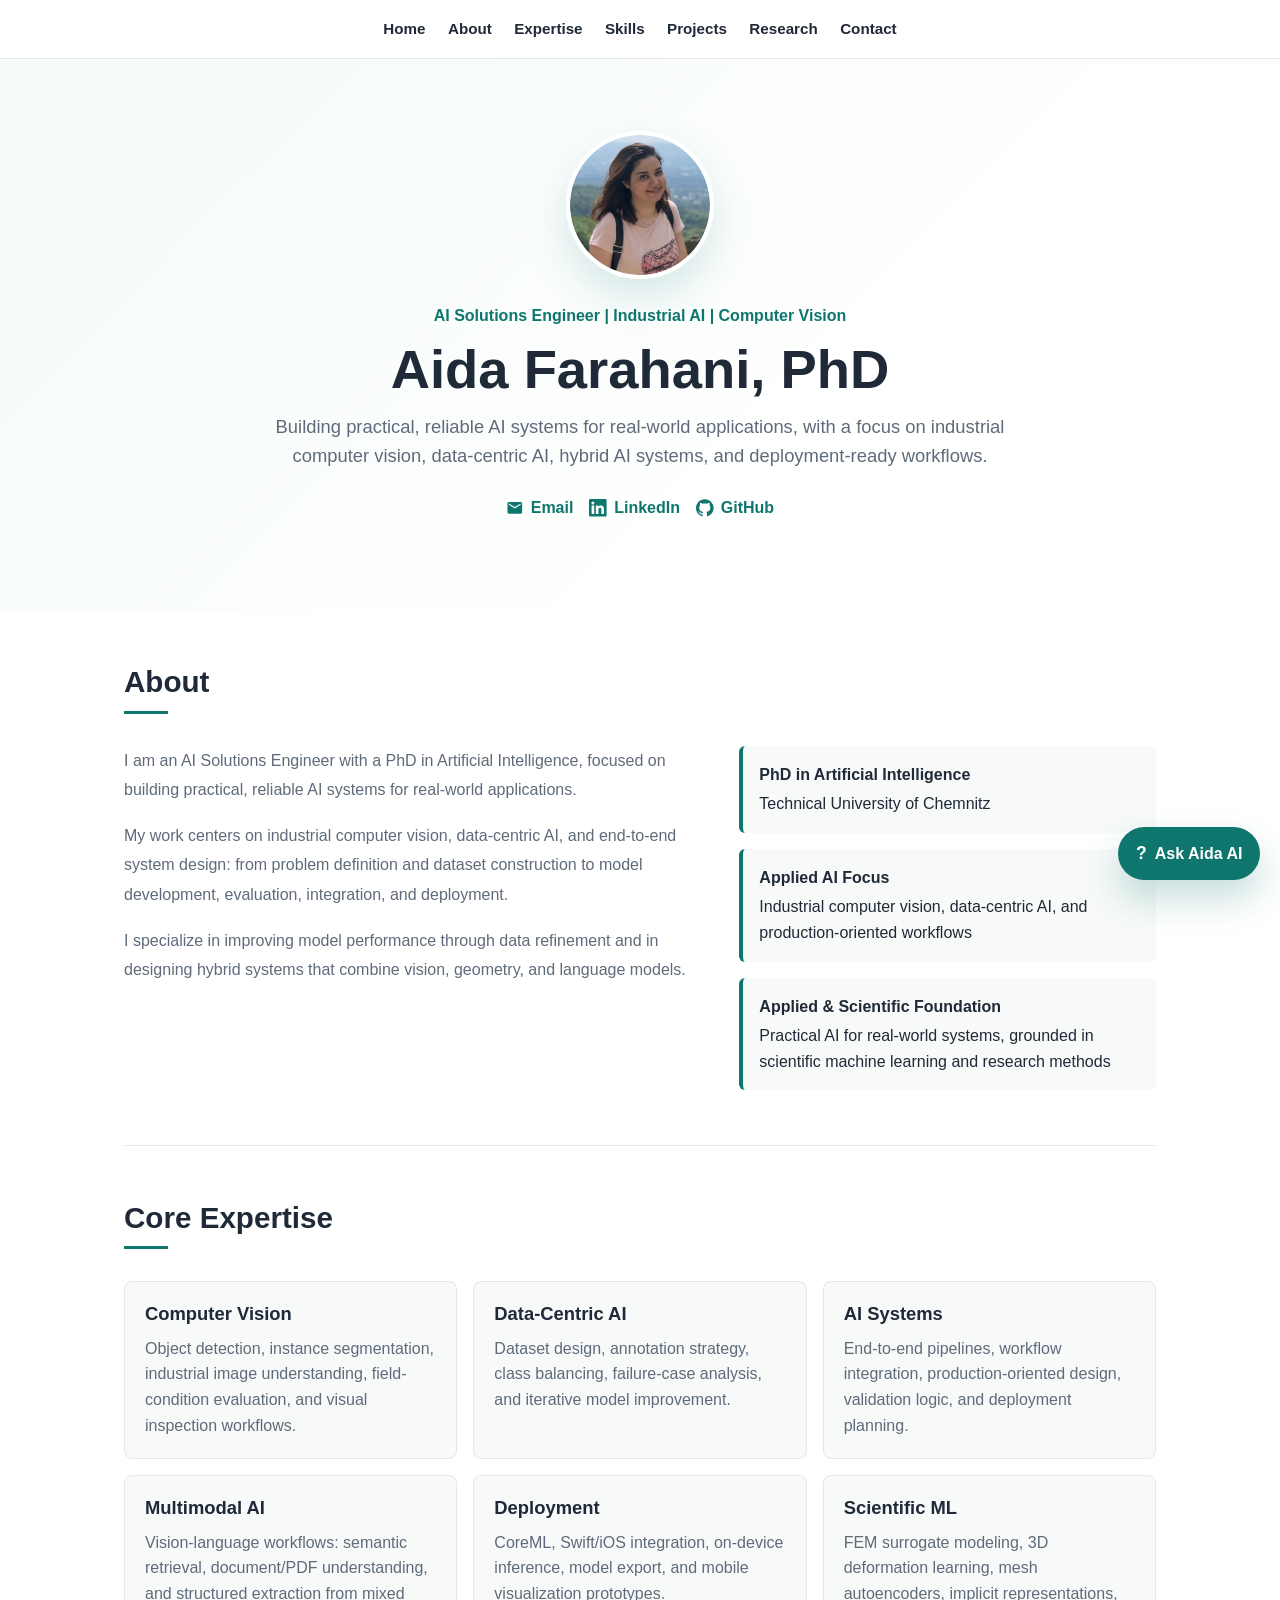
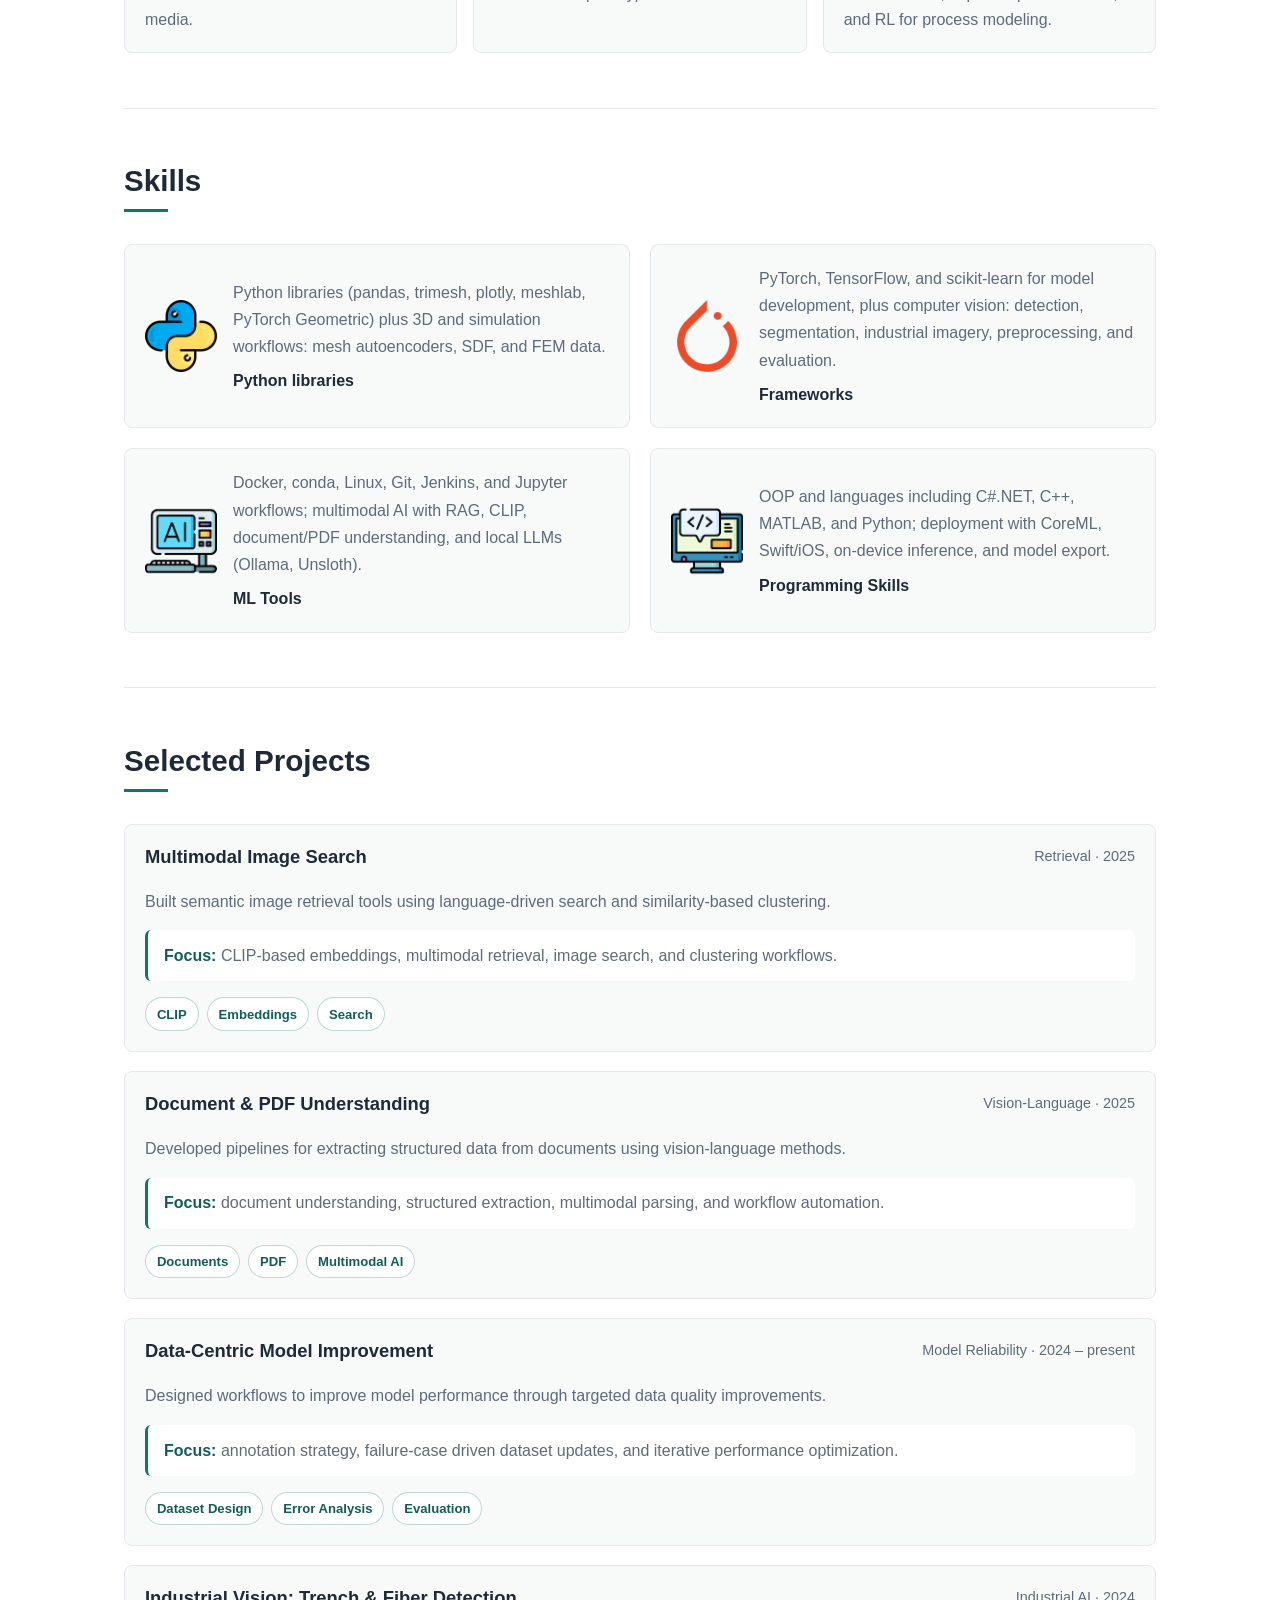
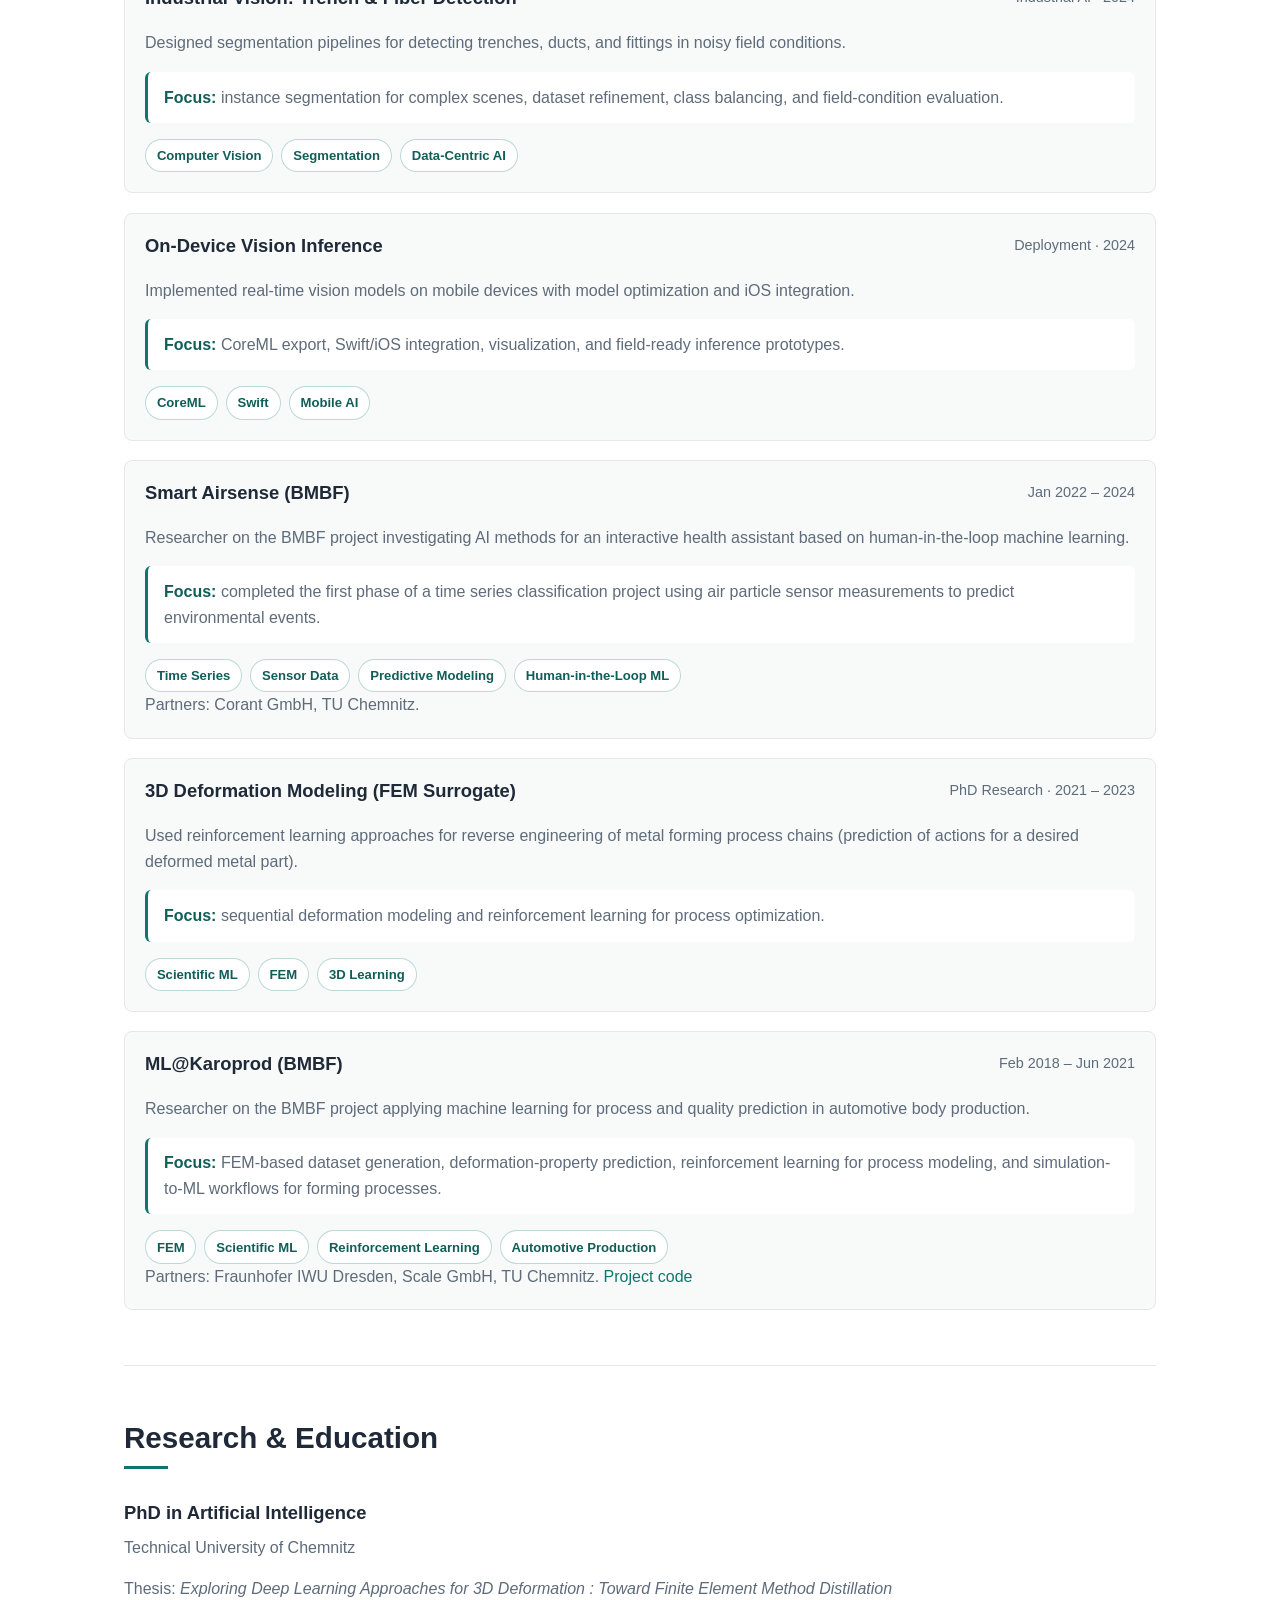
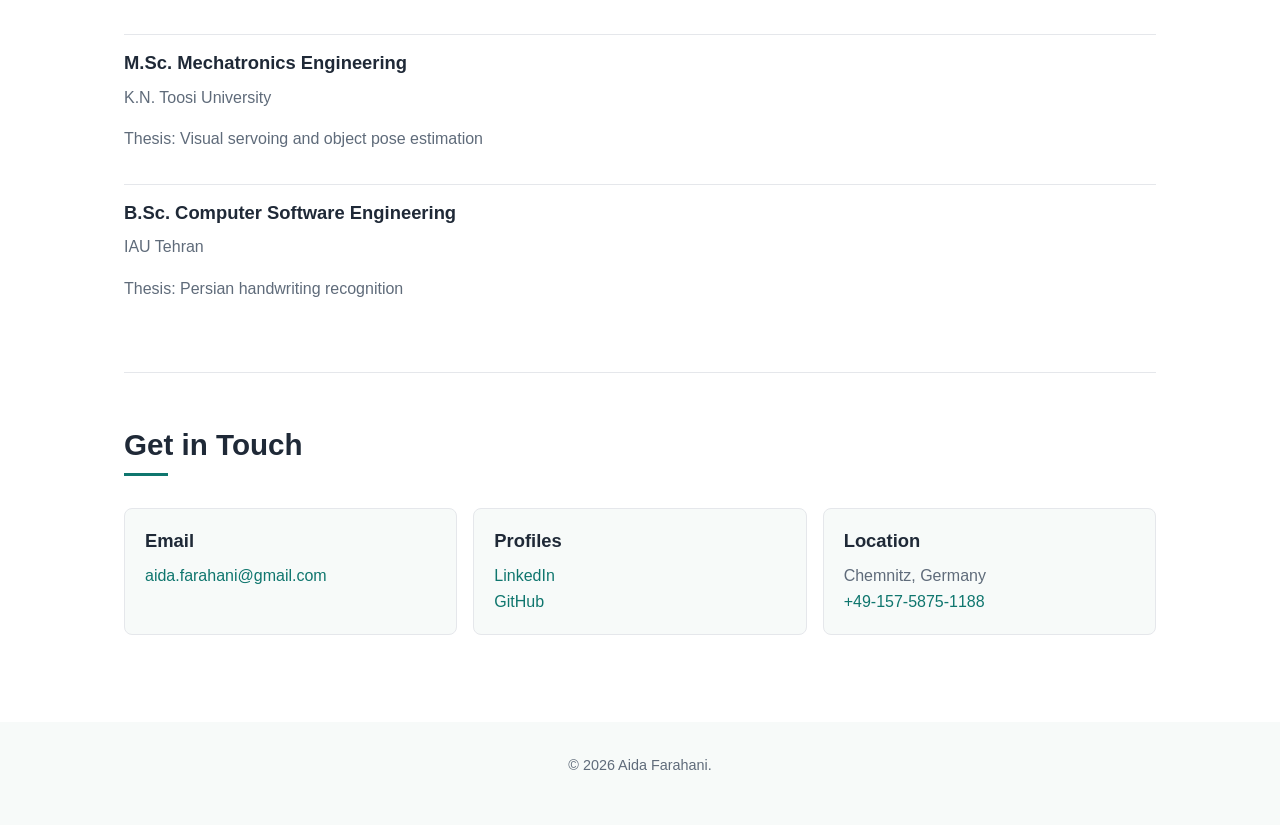
==== commit 3ff342e4: "chatbot - local - first pass" ====
--- a/index.html
+++ b/index.html
@@ -9,6 +9,7 @@
     <meta name="author" content="Aida Farahani">
     <meta name="google-site-verification" content="kxf_3PUzTFuj3gnXSneMkqVTZVSWj_Dgb15Qgk63_C0">
     <title>Aida Farahani, PhD | AI Solutions Engineer</title>
+    <link rel="stylesheet" href="css/chatbot.css">
     <style>
         * {
             box-sizing: border-box;
@@ -343,14 +344,12 @@
             padding: 0.32rem 0.68rem;
         }
 
-        .project-list,
-        .experience-list {
+        .project-list {
             display: grid;
             gap: 1.2rem;
         }
 
-        .project-header,
-        .experience-header {
+        .project-header {
             align-items: flex-start;
             display: flex;
             gap: 1rem;
@@ -358,8 +357,7 @@
             margin-bottom: 0.65rem;
         }
 
-        .project-date,
-        .experience-date {
+        .project-date {
             color: var(--muted);
             font-size: 0.9rem;
             white-space: nowrap;
@@ -378,62 +376,6 @@
             color: var(--accent-dark);
         }
 
-        .detail-list {
-            color: var(--muted);
-            margin: 0.85rem 0 0;
-            padding-left: 1.25rem;
-        }
-
-        .detail-list li {
-            margin-bottom: 0.45rem;
-        }
-
-        .subproject {
-            background: var(--white);
-            border: 1px solid var(--line);
-            border-radius: 8px;
-            margin-top: 1rem;
-            padding: 1rem;
-        }
-
-        .subproject h4 {
-            color: var(--accent-dark);
-            font-size: 1rem;
-            line-height: 1.35;
-            margin-bottom: 0.35rem;
-        }
-
-        .subproject-showcase {
-            align-items: start;
-            display: grid;
-            gap: 1rem;
-            grid-template-columns: minmax(0, 1fr) minmax(280px, 50%);
-        }
-
-        .project-video {
-            background: #111827;
-            border: 1px solid var(--line);
-            border-radius: 8px;
-            margin: 0;
-            overflow: hidden;
-        }
-
-        .project-video video {
-            background: #111827;
-            display: block;
-            height: auto;
-            margin: -1mm;
-            max-width: none;
-            width: calc(100% + 2mm);
-        }
-
-        .project-video figcaption {
-            color: var(--muted);
-            font-size: 0.92rem;
-            line-height: 1.6;
-            padding: 0.85rem 1rem;
-        }
-
         .education-grid {
             display: grid;
             gap: 1rem;
@@ -497,13 +439,8 @@
                 grid-template-columns: 1fr;
             }
 
-            .project-header,
-            .experience-header {
+            .project-header {
                 display: block;
-            }
-
-            .subproject-showcase {
-                grid-template-columns: 1fr;
             }
         }
     </style>
@@ -515,9 +452,8 @@
             <li><a href="#about">About</a></li>
             <li><a href="#expertise">Expertise</a></li>
             <li><a href="#skills">Skills</a></li>
-            <li><a href="#research">Education</a></li>
-            <li><a href="#experience">Experience</a></li>
             <li><a href="#projects">Projects</a></li>
+            <li><a href="#research">Research</a></li>
             <li><a href="#contact">Contact</a></li>
         </ul>
     </nav>
@@ -657,150 +593,182 @@
             </div>
         </section>
 
+        <section id="projects">
+            <h2>Selected Projects</h2>
+            <div class="project-list">
+                <article class="case-study">
+                    <div class="project-header">
+                        <h3>Multimodal Image Search</h3>
+                        <span class="project-date">Retrieval · 2025</span>
+                    </div>
+                    <p class="project-description">
+                        Built semantic image retrieval tools using language-driven search and similarity-based clustering.
+                    </p>
+                    <div class="project-impact">
+                        <strong>Focus:</strong> CLIP-based embeddings, multimodal retrieval, image search, and clustering workflows.
+                    </div>
+                    <div class="project-tags">
+                        <span class="tech-tag">CLIP</span>
+                        <span class="tech-tag">Embeddings</span>
+                        <span class="tech-tag">Search</span>
+                    </div>
+                </article>
+
+                <article class="case-study">
+                    <div class="project-header">
+                        <h3>Document &amp; PDF Understanding</h3>
+                        <span class="project-date">Vision-Language · 2025</span>
+                    </div>
+                    <p class="project-description">
+                        Developed pipelines for extracting structured data from documents using vision-language methods.
+                    </p>
+                    <div class="project-impact">
+                        <strong>Focus:</strong> document understanding, structured extraction, multimodal parsing, and workflow automation.
+                    </div>
+                    <div class="project-tags">
+                        <span class="tech-tag">Documents</span>
+                        <span class="tech-tag">PDF</span>
+                        <span class="tech-tag">Multimodal AI</span>
+                    </div>
+                </article>
+
+                <article class="case-study">
+                    <div class="project-header">
+                        <h3>Data-Centric Model Improvement</h3>
+                        <span class="project-date">Model Reliability · 2024 – present</span>
+                    </div>
+                    <p class="project-description">
+                        Designed workflows to improve model performance through targeted data quality improvements.
+                    </p>
+                    <div class="project-impact">
+                        <strong>Focus:</strong> annotation strategy, failure-case driven dataset updates, and iterative performance optimization.
+                    </div>
+                    <div class="project-tags">
+                        <span class="tech-tag">Dataset Design</span>
+                        <span class="tech-tag">Error Analysis</span>
+                        <span class="tech-tag">Evaluation</span>
+                    </div>
+                </article>
+
+                <article class="case-study">
+                    <div class="project-header">
+                        <h3>Industrial Vision: Trench &amp; Fiber Detection</h3>
+                        <span class="project-date">Industrial AI · 2024</span>
+                    </div>
+                    <p class="project-description">
+                        Designed segmentation pipelines for detecting trenches, ducts, and fittings in noisy field conditions.
+                    </p>
+                    <div class="project-impact">
+                        <strong>Focus:</strong> instance segmentation for complex scenes, dataset refinement, class balancing, and field-condition evaluation.
+                    </div>
+                    <div class="project-tags">
+                        <span class="tech-tag">Computer Vision</span>
+                        <span class="tech-tag">Segmentation</span>
+                        <span class="tech-tag">Data-Centric AI</span>
+                    </div>
+                </article>
+
+                <article class="case-study">
+                    <div class="project-header">
+                        <h3>On-Device Vision Inference</h3>
+                        <span class="project-date">Deployment · 2024</span>
+                    </div>
+                    <p class="project-description">
+                        Implemented real-time vision models on mobile devices with model optimization and iOS integration.
+                    </p>
+                    <div class="project-impact">
+                        <strong>Focus:</strong> CoreML export, Swift/iOS integration, visualization, and field-ready inference prototypes.
+                    </div>
+                    <div class="project-tags">
+                        <span class="tech-tag">CoreML</span>
+                        <span class="tech-tag">Swift</span>
+                        <span class="tech-tag">Mobile AI</span>
+                    </div>
+                </article>
+
+                <article class="case-study">
+                    <div class="project-header">
+                        <h3>Smart Airsense (BMBF)</h3>
+                        <span class="project-date">Jan 2022 – 2024</span>
+                    </div>
+                    <p class="project-description">
+                        Researcher on the BMBF project investigating AI methods for an interactive health assistant based on human-in-the-loop machine learning.
+                    </p>
+                    <div class="project-impact">
+                        <strong>Focus:</strong> completed the first phase of a time series classification project using air particle sensor measurements to predict environmental events.
+                    </div>
+                    <div class="project-tags">
+                        <span class="tech-tag">Time Series</span>
+                        <span class="tech-tag">Sensor Data</span>
+                        <span class="tech-tag">Predictive Modeling</span>
+                        <span class="tech-tag">Human-in-the-Loop ML</span>
+                    </div>
+                    <p class="project-description">
+                        Partners: Corant GmbH, TU Chemnitz.
+                    </p>
+                </article>
+
+                <article class="case-study">
+                    <div class="project-header">
+                        <h3>3D Deformation Modeling (FEM Surrogate)</h3>
+                        <span class="project-date">PhD Research · 2021 – 2023</span>
+                    </div>
+                    <p class="project-description">
+                        Used reinforcement learning approaches for reverse engineering of metal forming process chains (prediction of actions for a desired deformed metal part).
+                    </p>
+                    <div class="project-impact">
+                        <strong>Focus:</strong> sequential deformation modeling and reinforcement learning for process optimization.
+                    </div>
+                    <div class="project-tags">
+                        <span class="tech-tag">Scientific ML</span>
+                        <span class="tech-tag">FEM</span>
+                        <span class="tech-tag">3D Learning</span>
+                    </div>
+                </article>
+
+                <article class="case-study">
+                    <div class="project-header">
+                        <h3>ML@Karoprod (BMBF)</h3>
+                        <span class="project-date">Feb 2018 – Jun 2021</span>
+                    </div>
+                    <p class="project-description">
+                        Researcher on the BMBF project applying machine learning for process and quality prediction in automotive body production.
+                    </p>
+                    <div class="project-impact">
+                        <strong>Focus:</strong> FEM-based dataset generation, deformation-property prediction, reinforcement learning for process modeling, and simulation-to-ML workflows for forming processes.
+                    </div>
+                    <div class="project-tags">
+                        <span class="tech-tag">FEM</span>
+                        <span class="tech-tag">Scientific ML</span>
+                        <span class="tech-tag">Reinforcement Learning</span>
+                        <span class="tech-tag">Automotive Production</span>
+                    </div>
+                    <p class="project-description">
+                        Partners: Fraunhofer IWU Dresden, Scale GmbH, TU Chemnitz.
+                        <a href="https://hamkerlab.github.io/ML-Karoprod-MeshPredictor/" target="_blank" rel="noopener">Project code</a>
+                    </p>
+                </article>
+            </div>
+        </section>
+
         <section id="research">
             <h2>Research &amp; Education</h2>
             <div class="education-grid">
                 <div class="education-item">
                     <h3>PhD in Artificial Intelligence</h3>
-                    <p><a href="https://www.tu-chemnitz.de/" target="_blank" rel="noopener">Technical University of Chemnitz</a>, Germany | 2026</p>
-                    <p>Thesis: <em>Exploring Deep Learning Approaches for 3D Deformation: Toward Finite Element Method Distillation</em></p>
+                    <p>Technical University of Chemnitz</p>
+                    <p>Thesis: <em>Exploring Deep Learning Approaches for 3D Deformation : Toward Finite Element Method Distillation</em></p>
                 </div>
                 <div class="education-item">
                     <h3>M.Sc. Mechatronics Engineering</h3>
-                    <p>K.N. Toosi University of Technology, Iran | 2010</p>
-                    <p>Thesis: <em>Visual Servoing and Object Pose Estimation - 6 DOF Robot Manipulator</em></p>
+                    <p>K.N. Toosi University</p>
+                    <p>Thesis: Visual servoing and object pose estimation</p>
                 </div>
                 <div class="education-item">
                     <h3>B.Sc. Computer Software Engineering</h3>
-                    <p>IAU Tehran Branch, Iran | 2006</p>
-                    <p>Thesis: <em>Online Persian Handwriting Recognition using Neural Networks</em></p>
-                </div>
-            </div>
-        </section>
-
-        <section id="experience">
-            <h2>Professional Experience</h2>
-            <div class="experience-list">
-                <article class="case-study">
-                    <div class="experience-header">
-                        <h3>AI Solutions Engineer - <a href="https://www.tki-chemnitz.com/" target="_blank" rel="noopener">TKI mbH</a>, Germany</h3>
-                        <span class="experience-date">2024 - Present</span>
-                    </div>
-                    <ul class="detail-list">
-                        <li>Develop AI solutions for industrial inspection, infrastructure analysis, document understanding, and semantic retrieval.</li>
-                        <li>Design computer vision systems for object detection, duct segmentation, color detection, and noisy real-world field imagery.</li>
-                        <li>Prepare deployment-oriented prototypes, including CoreML export and iOS visualization workflows.</li>
-                        <li>Improve model performance through data-centric AI: dataset refinement, annotation strategy, class balancing, and failure-case analysis.</li>
-                    </ul>
-                    <div class="project-tags">
-                        <span class="tech-tag">Industrial AI</span>
-                        <span class="tech-tag">Computer Vision</span>
-                        <span class="tech-tag">CoreML</span>
-                        <span class="tech-tag">Data-Centric AI</span>
-                    </div>
-                </article>
-
-                <article class="case-study">
-                    <div class="experience-header">
-                        <h3>Research Scientist - <a href="https://www.tu-chemnitz.de/" target="_blank" rel="noopener">Technische Universitaet Chemnitz</a>, Germany</h3>
-                        <span class="experience-date">2018 - 2024</span>
-                    </div>
-                    <p>
-                        Research career focused on machine learning for engineering simulation, 3D deformation modeling,
-                        automotive body production, and environmental sensor analysis across BMBF-funded applied research projects.
-                    </p>
-
-                    <div class="subproject">
-                        <h4>ML@Karoprod: Machine Learning for Automotive Body Production</h4>
-                        <div class="subproject-showcase">
-                            <div>
-                                <p class="project-description">
-                                    BMBF project with <a href="https://www.iwu.fraunhofer.de/" target="_blank" rel="noopener">Fraunhofer IWU</a>,
-                                    <a href="https://www.scale.eu/en/" target="_blank" rel="noopener">SCALE GmbH</a>, and
-                                    <a href="https://www.tu-chemnitz.de/" target="_blank" rel="noopener">TU Chemnitz</a>.
-                                </p>
-                                <ul class="detail-list">
-                                    <li>Created <a href="https://www.tu-chemnitz.de/informatik/KI/projects/geometricdeeplearning/index.php" target="_blank" rel="noopener">large-scale FEM training datasets</a> for sheet metal forming where no suitable dataset existed.</li>
-                                    <li>Used implicit neural representations, including signed distance functions, for dense deformable geometries.</li>
-                                    <li>Developed surrogate models for geometric deviation, thickness distribution, and thinning on high-resolution shell meshes, including the <a href="https://github.com/hamkerlab/ML-Karoprod-MeshPredictor" target="_blank" rel="noopener">ML-Karoprod MeshPredictor</a>.</li>
-                                    <li>Built reinforcement learning approaches for inverse process design and sequential deformation modeling.</li>
-                                </ul>
-                            </div>
-                            <figure class="project-video">
-                                <video autoplay controls loop muted playsinline preload="metadata">
-                                    <source src="media/params_slider.mp4" type="video/mp4">
-                                    Your browser does not support the video tag.
-                                </video>
-                                <figcaption>
-                                    Neural-network prediction demo: deformation results update within seconds from slider parameters,
-                                    avoiding a fresh FEM setup and full simulation run for each variation.
-                                </figcaption>
-                            </figure>
-                        </div>
-                    </div>
-
-                    <div class="subproject">
-                        <h4>Smart Airsense: AI-Based Health Assistant</h4>
-                        <p class="project-description">
-                            BMBF project with <a href="https://en.air-q.com/" target="_blank" rel="noopener">Corant GmbH / air-Q</a>
-                            and <a href="https://www.tu-chemnitz.de/" target="_blank" rel="noopener">TU Chemnitz</a>.
-                        </p>
-                        <ul class="detail-list">
-                            <li>Worked with air-quality sensor measurements logged over time by <a href="https://en.air-q.com/" target="_blank" rel="noopener">Corant / air-Q</a> devices.</li>
-                            <li>Added machine learning methods for predicting environmental events from noisy real-world time-series data.</li>
-                            <li>Developed and validated predictive models in a human-in-the-loop machine learning setting.</li>
-                        </ul>
-                    </div>
-                </article>
-            </div>
-        </section>
-
-        <section id="projects">
-            <h2>Selected Applied Projects</h2>
-            <div class="project-list">
-                <article class="case-study">
-                    <div class="project-header">
-                        <h3>Industrial Vision: Field Detection and Deployment Prototypes</h3>
-                        <span class="project-date">Applied AI · 2024 - Present</span>
-                    </div>
-                    <p class="project-description">
-                        Built field-ready computer vision workflows for construction-site and infrastructure imagery.
-                    </p>
-                    <ul class="detail-list">
-                        <li>Designed segmentation pipelines for trenches, ducts, fibers, and fittings in construction-site imagery.</li>
-                        <li>Handled lighting variation, occlusion, dirt, shadows, and ambiguous material boundaries during evaluation.</li>
-                        <li>Converted models to CoreML and built iPhone prototypes for on-device visualization and testing.</li>
-                        <li>Connected annotation strategy, model evaluation, failure analysis, and deployment preparation in one workflow.</li>
-                    </ul>
-                    <div class="project-tags">
-                        <span class="tech-tag">Object Detection</span>
-                        <span class="tech-tag">Instance Segmentation</span>
-                        <span class="tech-tag">CoreML</span>
-                        <span class="tech-tag">Swift/iOS</span>
-                    </div>
-                </article>
-
-                <article class="case-study">
-                    <div class="project-header">
-                        <h3>Local LLM, Multimodal Document Understanding and Semantic Search</h3>
-                        <span class="project-date">Applied AI · 2024 - 2026</span>
-                    </div>
-                    <p class="project-description">
-                        Developed privacy-conscious local AI workflows for documents, images, and knowledge extraction.
-                    </p>
-                    <ul class="detail-list">
-                        <li>Built local LLM-based workflows for document understanding, semantic search, and knowledge extraction without external cloud inference.</li>
-                        <li>Extracted structured information from complex technical documents, PDFs, and tables.</li>
-                        <li>Combined retrieval, vision-language models, and RAG-style approaches for automated document analysis.</li>
-                        <li>Built CLIP-based semantic image search using natural language queries, embeddings, and similarity-based clustering.</li>
-                    </ul>
-                    <div class="project-tags">
-                        <span class="tech-tag">Local LLMs</span>
-                        <span class="tech-tag">RAG</span>
-                        <span class="tech-tag">CLIP</span>
-                        <span class="tech-tag">PDF Understanding</span>
-                    </div>
-                </article>
+                    <p>IAU Tehran</p>
+                    <p>Thesis: Persian handwriting recognition</p>
+                </div>
             </div>
         </section>
 
@@ -829,5 +797,37 @@
     <footer>
         <p>&copy; 2026 Aida Farahani.</p>
     </footer>
+
+    <button class="chatbot-launcher" type="button" aria-controls="aida-chatbot-panel" aria-expanded="false" data-chatbot-launcher>
+        <span class="chatbot-launcher-icon" aria-hidden="true">?</span>
+        Ask Aida AI
+    </button>
+
+    <aside class="chatbot-panel" id="aida-chatbot-panel" aria-label="Aida AI chatbot" data-chatbot-panel>
+        <div class="chatbot-header">
+            <div>
+                <h2>Aida AI</h2>
+                <p>Ask about Aida's CV, projects, skills, research, and contact details.</p>
+            </div>
+            <button class="chatbot-close" type="button" aria-label="Close chatbot" data-chatbot-close>&times;</button>
+        </div>
+        <div class="chatbot-messages" aria-live="polite" data-chatbot-messages>
+            <div class="chatbot-message bot">
+                Hi, I can answer questions about Aida's profile, projects, research, skills, and contact details.
+            </div>
+        </div>
+        <form class="chatbot-form" data-chatbot-form>
+            <div class="chatbot-input-row">
+                <input class="chatbot-input" type="text" name="message" autocomplete="off" maxlength="1200" placeholder="Ask about Aida's work..." data-chatbot-input>
+                <button class="chatbot-send" type="submit" data-chatbot-send>Send</button>
+            </div>
+            <p class="chatbot-note">Answers come from Aida's public website and CV. No browser LLM or WebGPU is used.</p>
+        </form>
+    </aside>
+
+    <script>
+        window.AIDA_CHATBOT_API_URL = window.AIDA_CHATBOT_API_URL || "";
+    </script>
+    <script src="js/chatbot.js" defer></script>
 </body>
 </html>
--- a/css/chatbot.css
+++ b/css/chatbot.css
@@ -0,0 +1,216 @@
+.chatbot-launcher {
+    align-items: center;
+    background: var(--accent);
+    border: 0;
+    border-radius: 999px;
+    bottom: 1.25rem;
+    box-shadow: 0 18px 36px rgba(15, 118, 110, 0.24);
+    color: var(--white);
+    cursor: pointer;
+    display: inline-flex;
+    font: inherit;
+    font-weight: 700;
+    gap: 0.5rem;
+    padding: 0.85rem 1.1rem;
+    position: fixed;
+    right: 1.25rem;
+    z-index: 1200;
+}
+
+.chatbot-launcher:hover,
+.chatbot-launcher:focus-visible {
+    background: var(--accent-dark);
+    outline: 3px solid rgba(15, 118, 110, 0.22);
+    outline-offset: 3px;
+}
+
+.chatbot-launcher-icon {
+    display: inline-block;
+    font-size: 1.1rem;
+    line-height: 1;
+}
+
+.chatbot-panel {
+    background: var(--white);
+    border: 1px solid var(--line);
+    border-radius: 8px;
+    bottom: 5rem;
+    box-shadow: 0 24px 56px rgba(31, 41, 55, 0.2);
+    display: none;
+    flex-direction: column;
+    max-height: min(620px, calc(100vh - 7rem));
+    overflow: hidden;
+    position: fixed;
+    right: 1.25rem;
+    width: min(390px, calc(100vw - 2rem));
+    z-index: 1200;
+}
+
+.chatbot-panel.is-open {
+    display: flex;
+}
+
+.chatbot-header {
+    align-items: flex-start;
+    background: var(--surface);
+    border-bottom: 1px solid var(--line);
+    display: flex;
+    gap: 1rem;
+    justify-content: space-between;
+    padding: 1rem;
+}
+
+.chatbot-header h2 {
+    font-size: 1rem;
+    line-height: 1.25;
+    margin: 0 0 0.25rem;
+    padding: 0;
+}
+
+.chatbot-header h2::before {
+    display: none;
+}
+
+.chatbot-header p {
+    font-size: 0.88rem;
+    line-height: 1.45;
+    margin: 0;
+}
+
+.chatbot-close {
+    align-items: center;
+    background: transparent;
+    border: 1px solid var(--line);
+    border-radius: 6px;
+    color: var(--ink);
+    cursor: pointer;
+    display: inline-flex;
+    flex-shrink: 0;
+    font-size: 1.2rem;
+    height: 2rem;
+    justify-content: center;
+    line-height: 1;
+    width: 2rem;
+}
+
+.chatbot-close:hover,
+.chatbot-close:focus-visible {
+    border-color: var(--accent);
+    color: var(--accent-dark);
+    outline: 2px solid rgba(15, 118, 110, 0.18);
+}
+
+.chatbot-messages {
+    display: flex;
+    flex: 1;
+    flex-direction: column;
+    gap: 0.75rem;
+    overflow-y: auto;
+    padding: 1rem;
+}
+
+.chatbot-message {
+    border-radius: 8px;
+    font-size: 0.92rem;
+    line-height: 1.55;
+    max-width: 88%;
+    padding: 0.75rem 0.85rem;
+    white-space: pre-wrap;
+}
+
+.chatbot-message.bot {
+    align-self: flex-start;
+    background: var(--surface);
+    border: 1px solid var(--line);
+    color: var(--ink);
+}
+
+.chatbot-message.user {
+    align-self: flex-end;
+    background: var(--accent);
+    color: var(--white);
+}
+
+.chatbot-message.status,
+.chatbot-message.error {
+    align-self: stretch;
+    max-width: 100%;
+}
+
+.chatbot-message.error {
+    background: #fef2f2;
+    border-color: #fecaca;
+    color: #991b1b;
+}
+
+.chatbot-form {
+    border-top: 1px solid var(--line);
+    display: grid;
+    gap: 0.65rem;
+    padding: 0.85rem;
+}
+
+.chatbot-input-row {
+    display: flex;
+    gap: 0.5rem;
+}
+
+.chatbot-input {
+    border: 1px solid var(--line);
+    border-radius: 6px;
+    color: var(--ink);
+    flex: 1;
+    font: inherit;
+    min-width: 0;
+    padding: 0.72rem 0.75rem;
+}
+
+.chatbot-input:focus {
+    border-color: var(--accent);
+    outline: 3px solid rgba(15, 118, 110, 0.16);
+}
+
+.chatbot-send {
+    background: var(--accent);
+    border: 0;
+    border-radius: 6px;
+    color: var(--white);
+    cursor: pointer;
+    font: inherit;
+    font-weight: 700;
+    padding: 0.72rem 0.9rem;
+}
+
+.chatbot-send:hover,
+.chatbot-send:focus-visible {
+    background: var(--accent-dark);
+    outline: 3px solid rgba(15, 118, 110, 0.16);
+}
+
+.chatbot-send:disabled,
+.chatbot-input:disabled {
+    cursor: not-allowed;
+    opacity: 0.65;
+}
+
+.chatbot-note {
+    color: var(--muted);
+    font-size: 0.78rem;
+    line-height: 1.35;
+    margin: 0;
+}
+
+@media (max-width: 620px) {
+    .chatbot-launcher {
+        bottom: 1rem;
+        right: 1rem;
+    }
+
+    .chatbot-panel {
+        bottom: 4.75rem;
+        max-height: calc(100vh - 6rem);
+        right: 1rem;
+        width: calc(100vw - 2rem);
+    }
+}
+
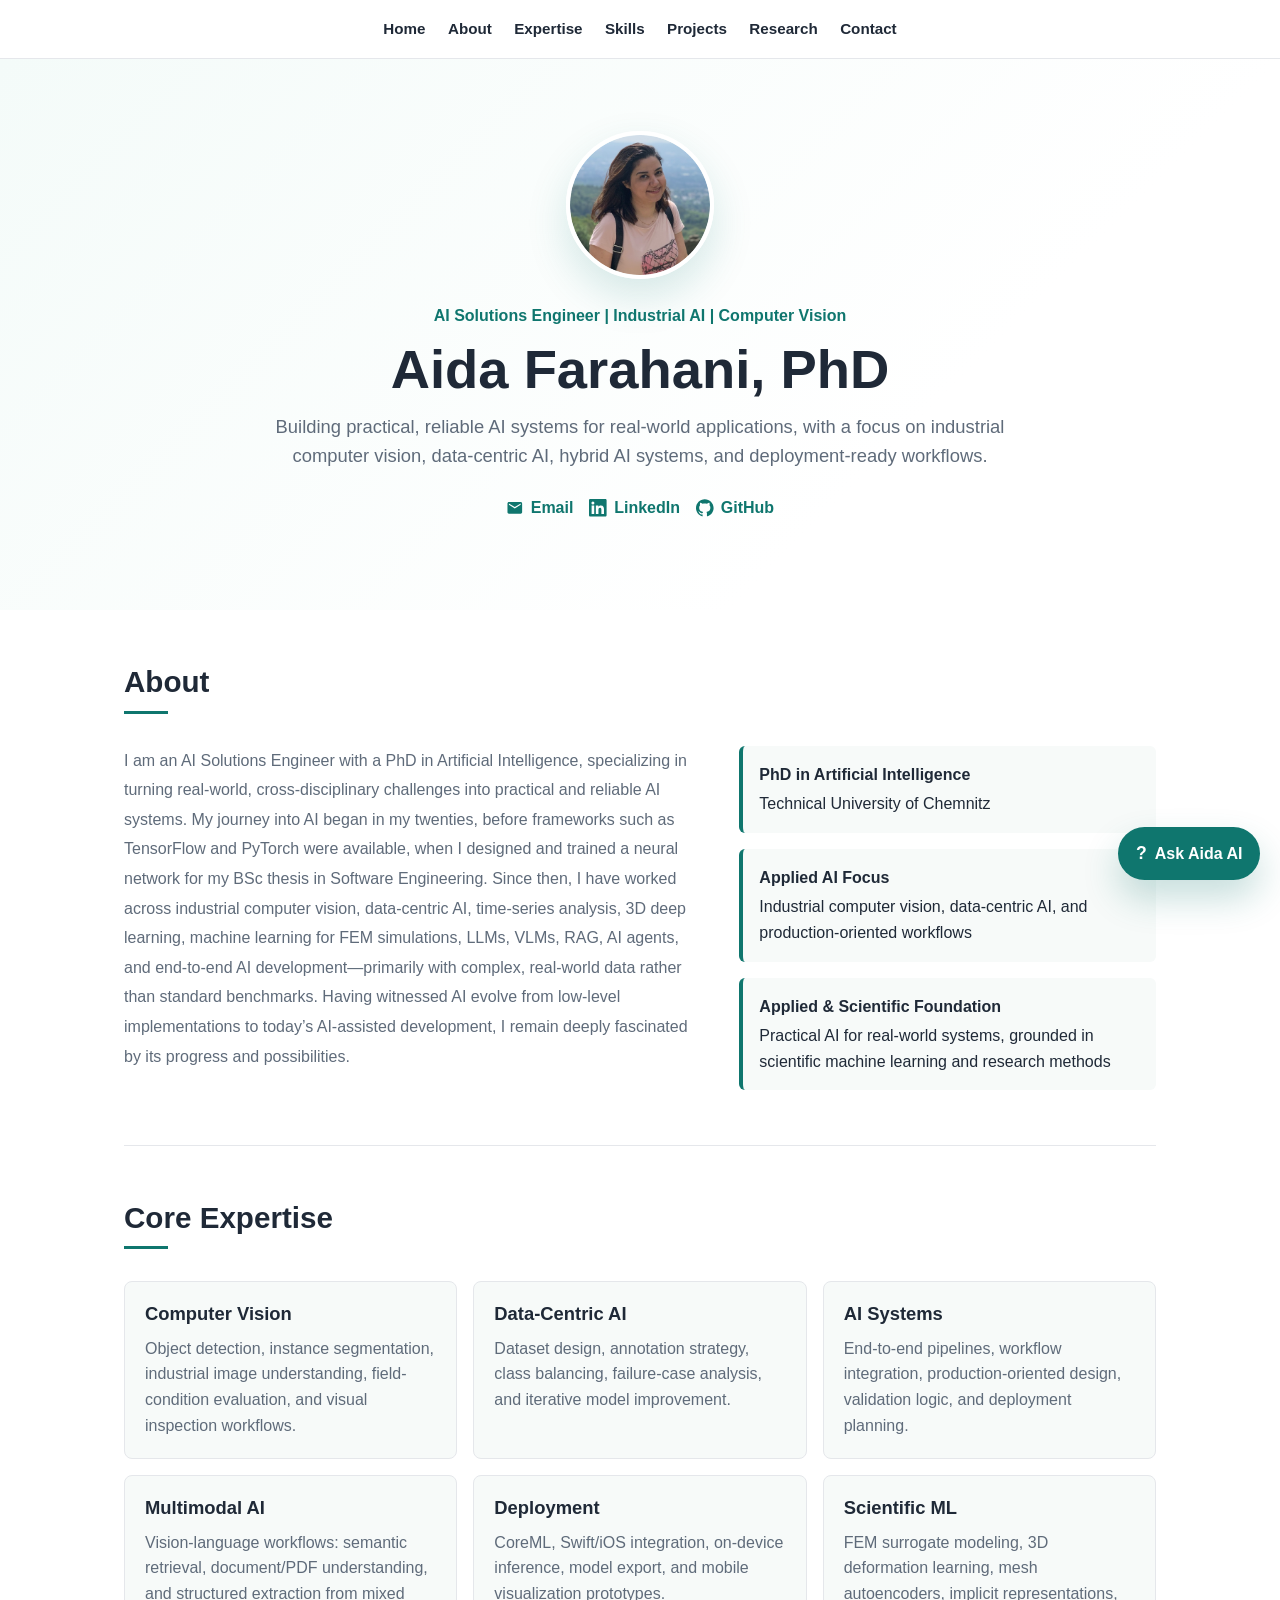
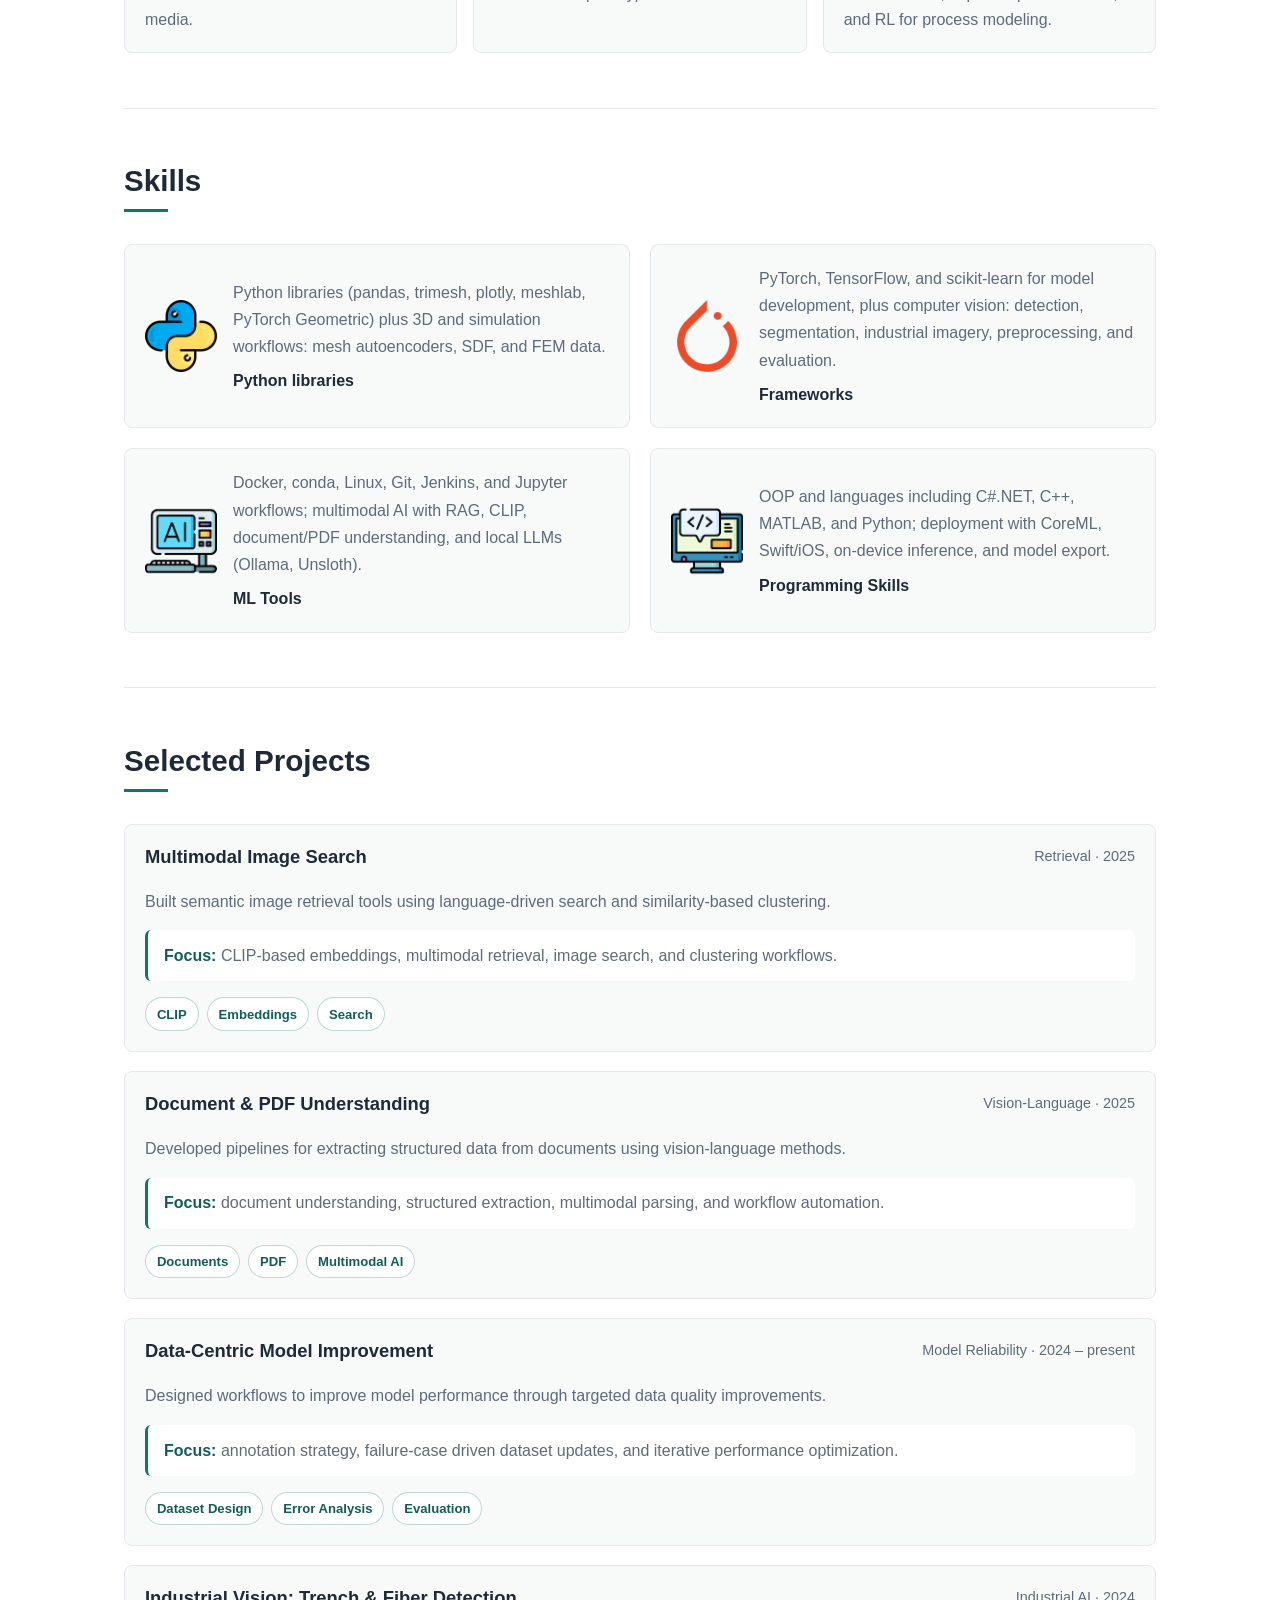
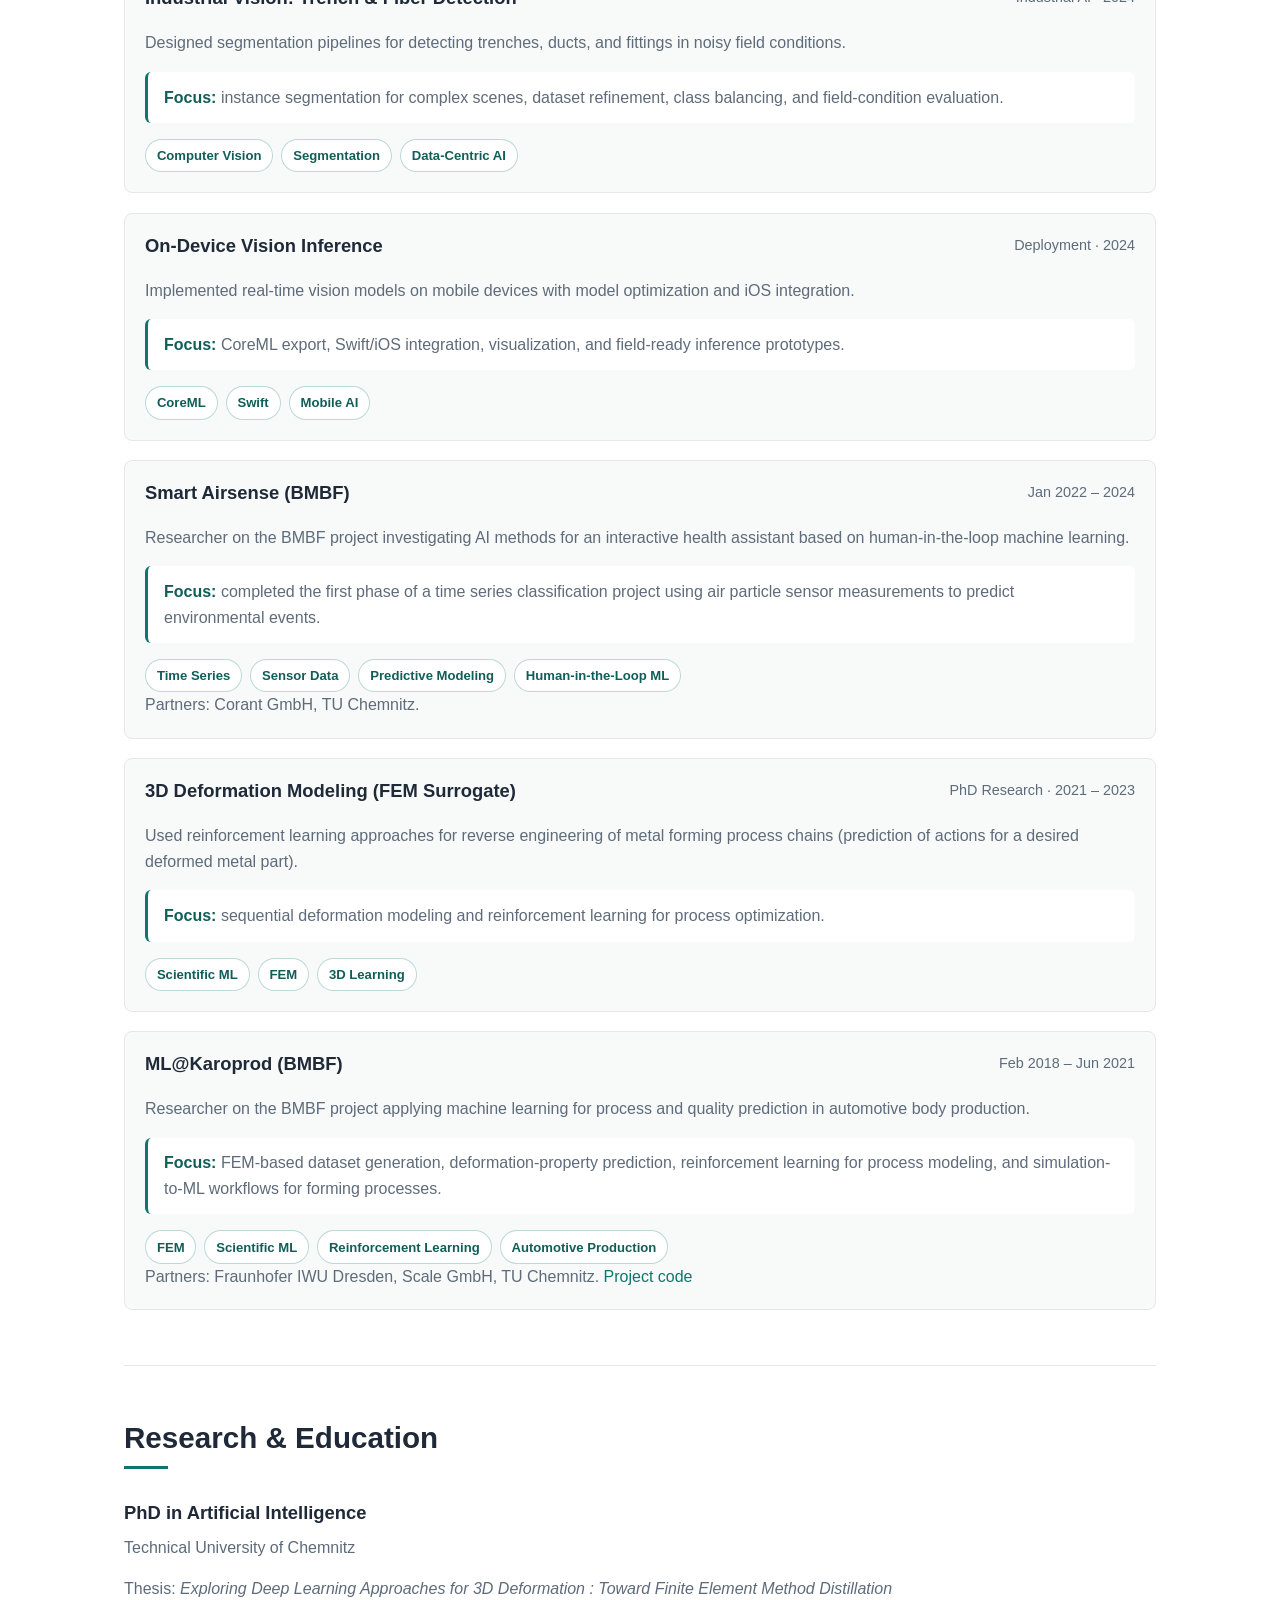
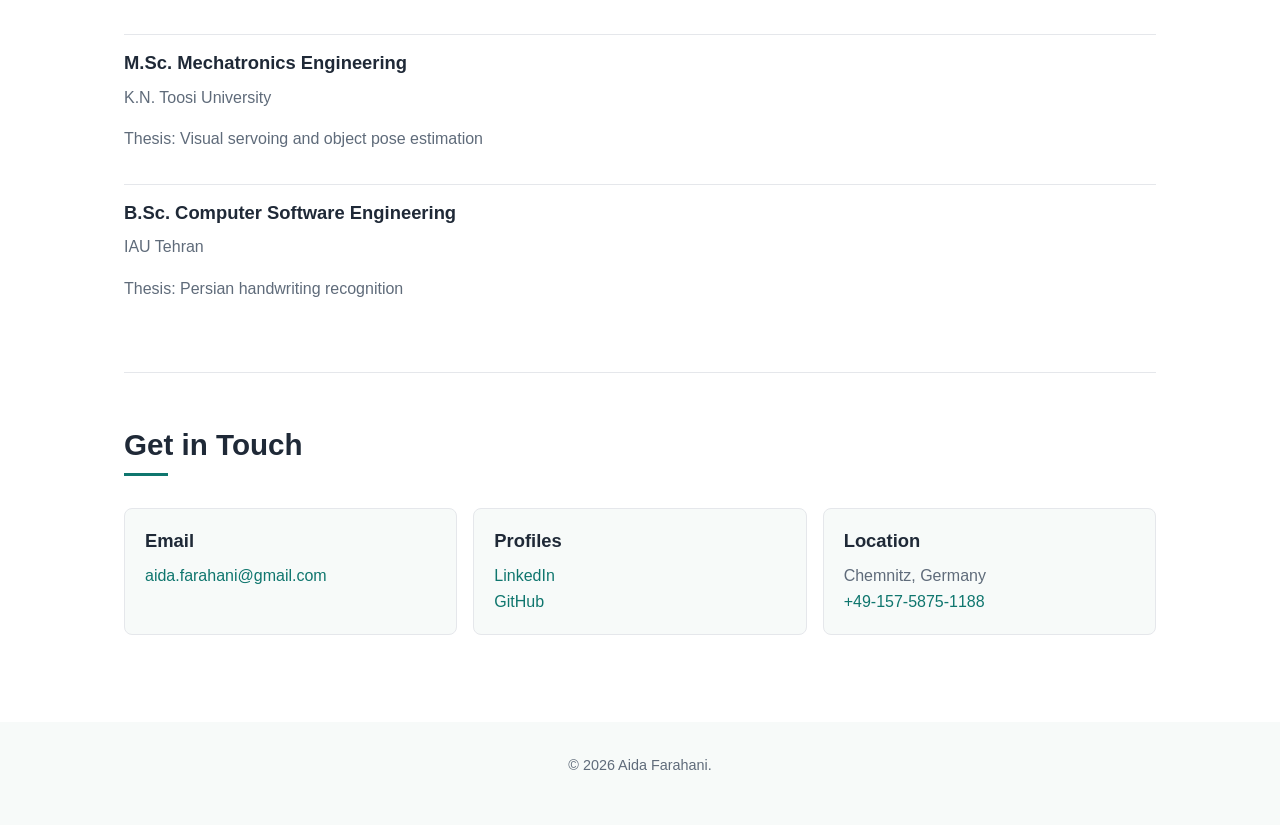
==== commit fbe7b996: "update profile content" ====
--- a/index.html
+++ b/index.html
@@ -489,16 +489,14 @@
             <div class="about-grid">
                 <div class="about-text">
                     <p>
-                        I am an AI Solutions Engineer with a PhD in Artificial Intelligence, focused on building practical,
-                        reliable AI systems for real-world applications.
-                    </p>
-                    <p>
-                        My work centers on industrial computer vision, data-centric AI, and end-to-end system design: from
-                        problem definition and dataset construction to model development, evaluation, integration, and deployment.
-                    </p>
-                    <p>
-                        I specialize in improving model performance through data refinement and in designing hybrid systems that
-                        combine vision, geometry, and language models.
+                        I am an AI Solutions Engineer with a PhD in Artificial Intelligence, specializing in turning real-world,
+                        cross-disciplinary challenges into practical and reliable AI systems. My journey into AI began in my
+                        twenties, before frameworks such as TensorFlow and PyTorch were available, when I designed and trained a
+                        neural network for my BSc thesis in Software Engineering. Since then, I have worked across industrial
+                        computer vision, data-centric AI, time-series analysis, 3D deep learning, machine learning for FEM
+                        simulations, LLMs, VLMs, RAG, AI agents, and end-to-end AI development—primarily with complex, real-world
+                        data rather than standard benchmarks. Having witnessed AI evolve from low-level implementations to today’s
+                        AI-assisted development, I remain deeply fascinated by its progress and possibilities.
                     </p>
                 </div>
                 <div class="highlight-list">
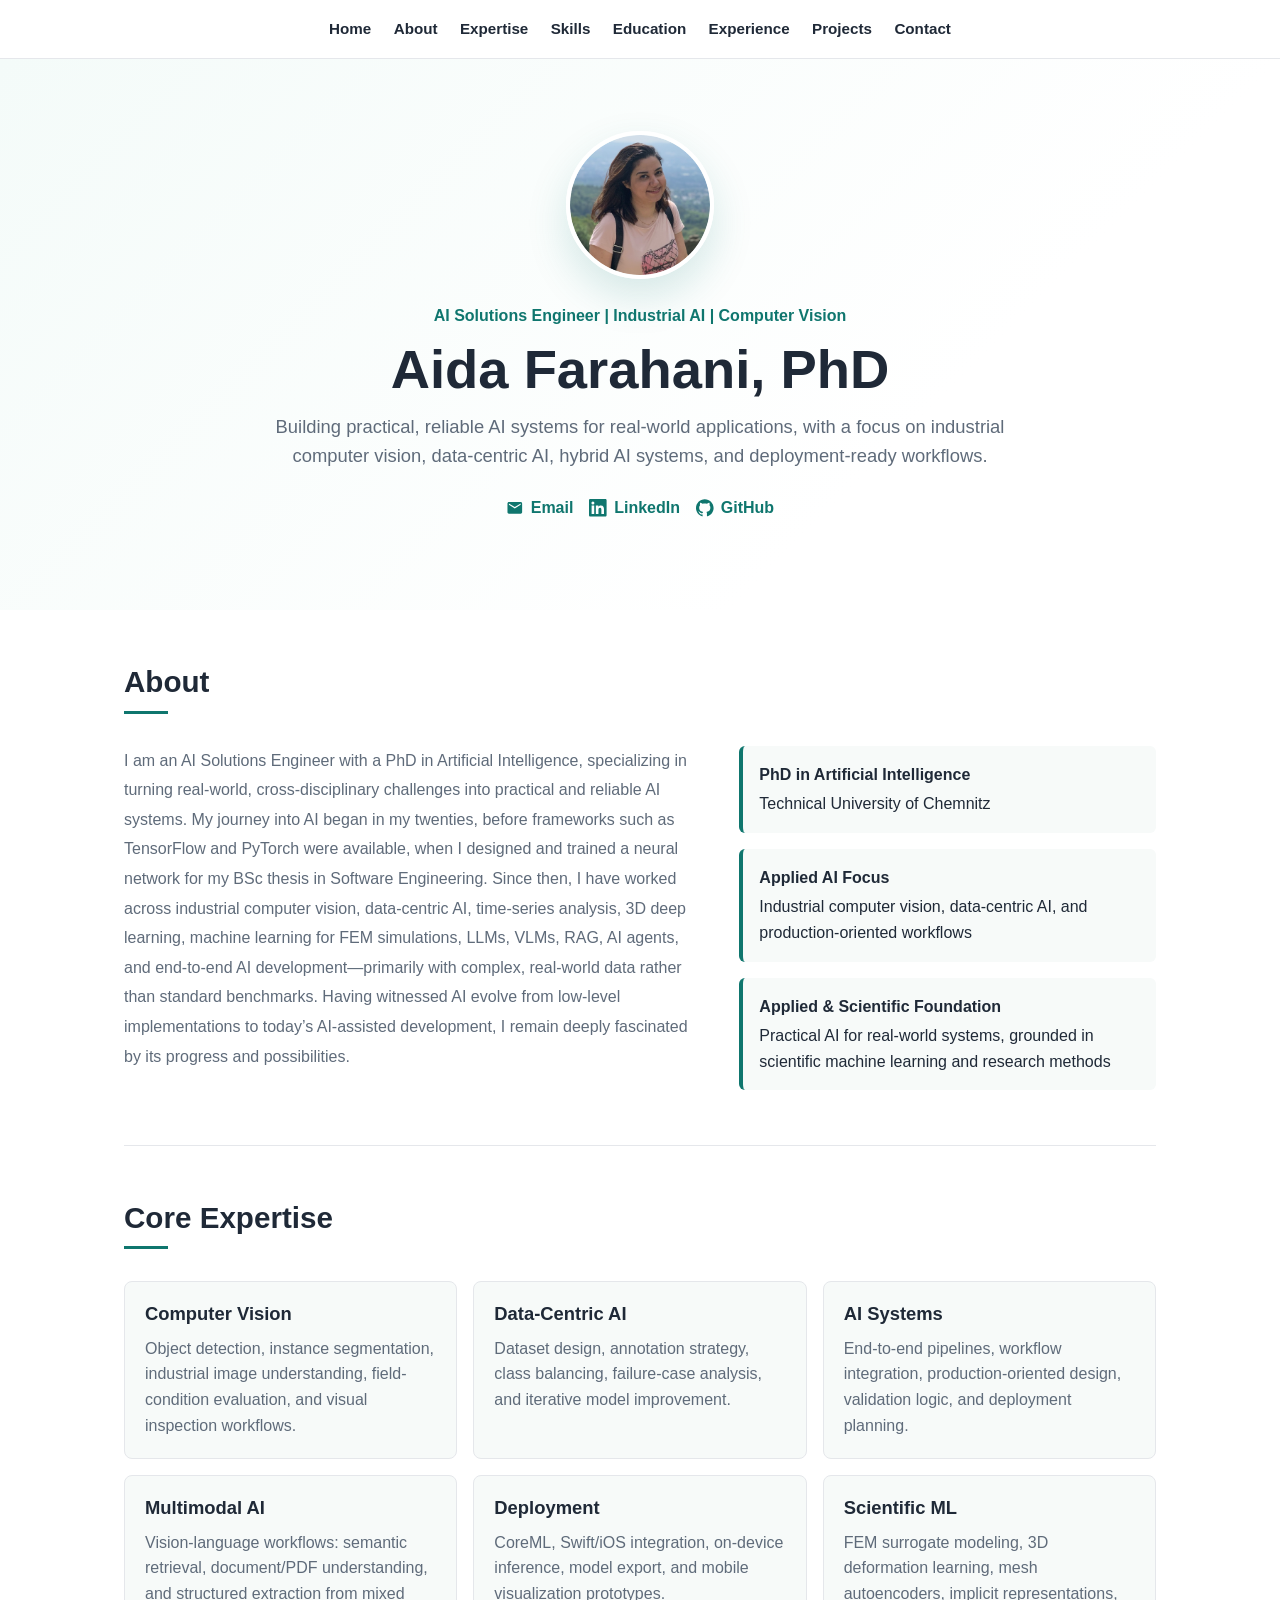
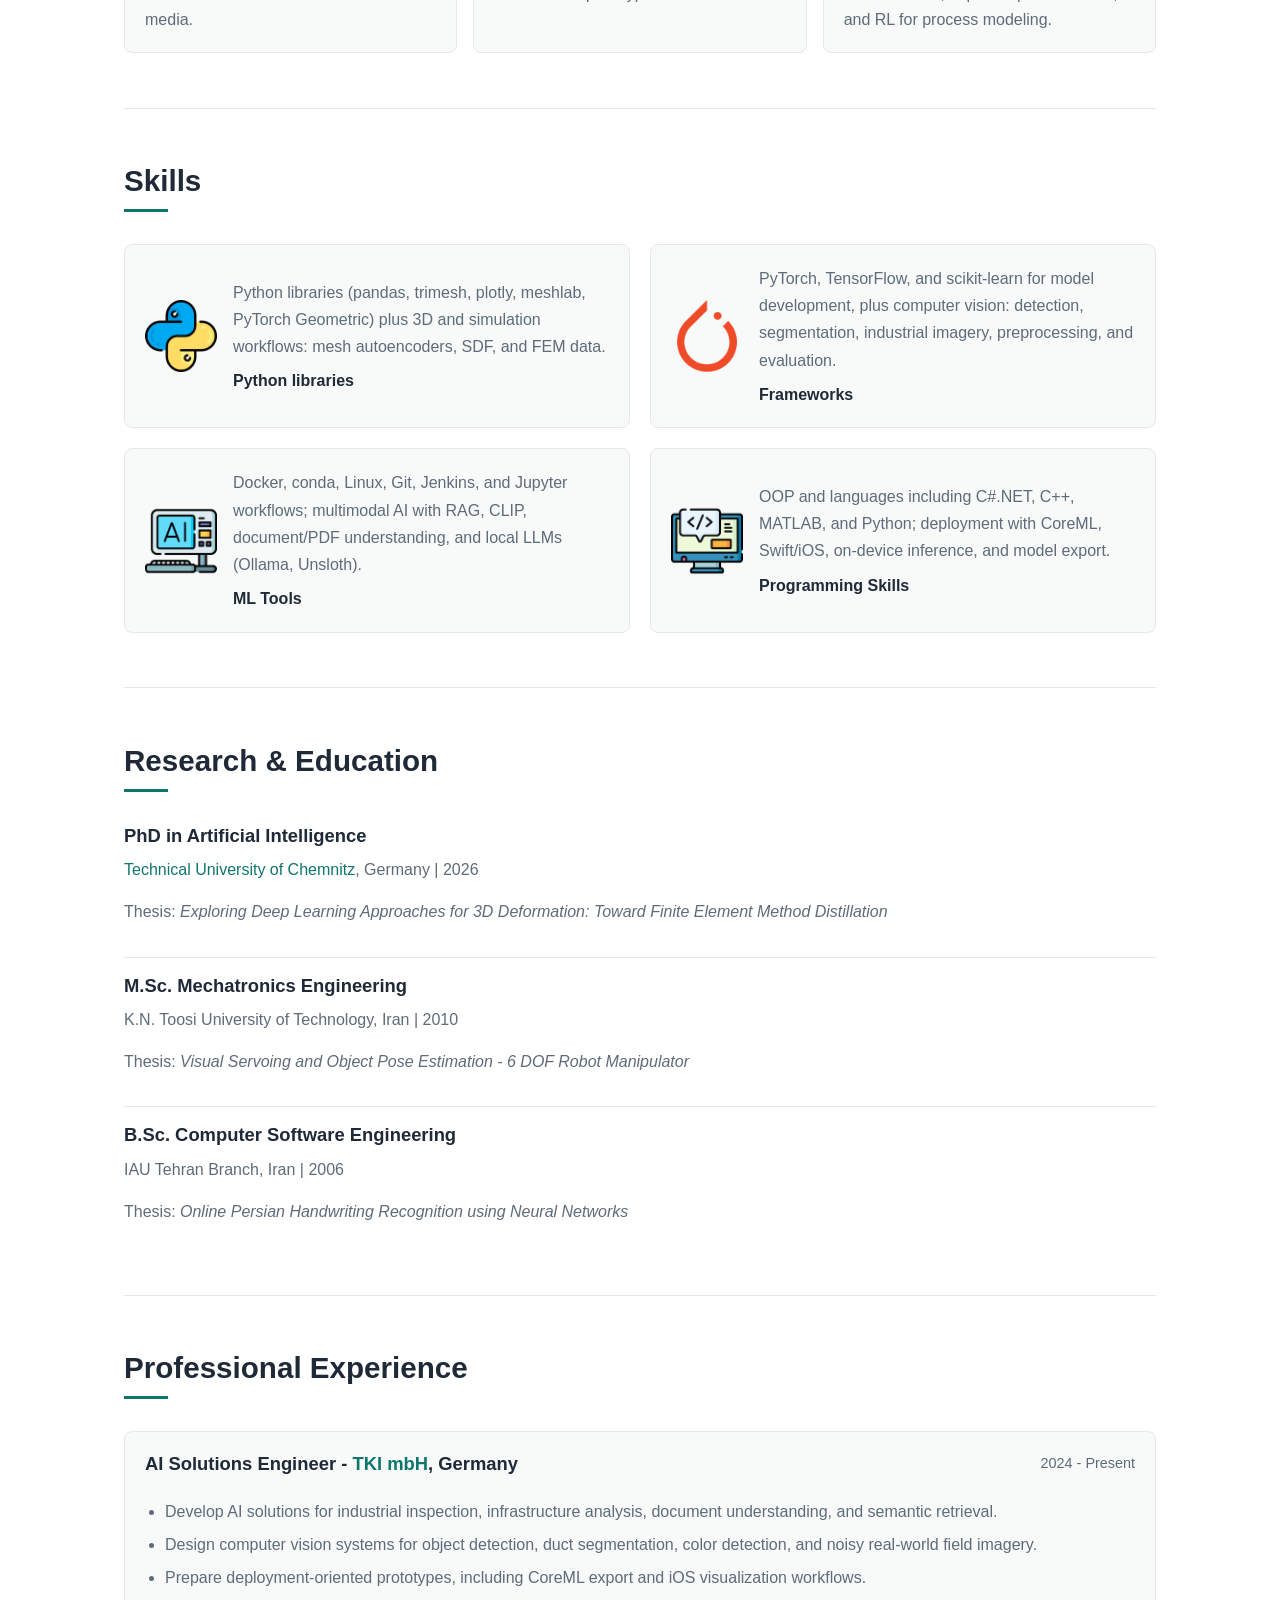
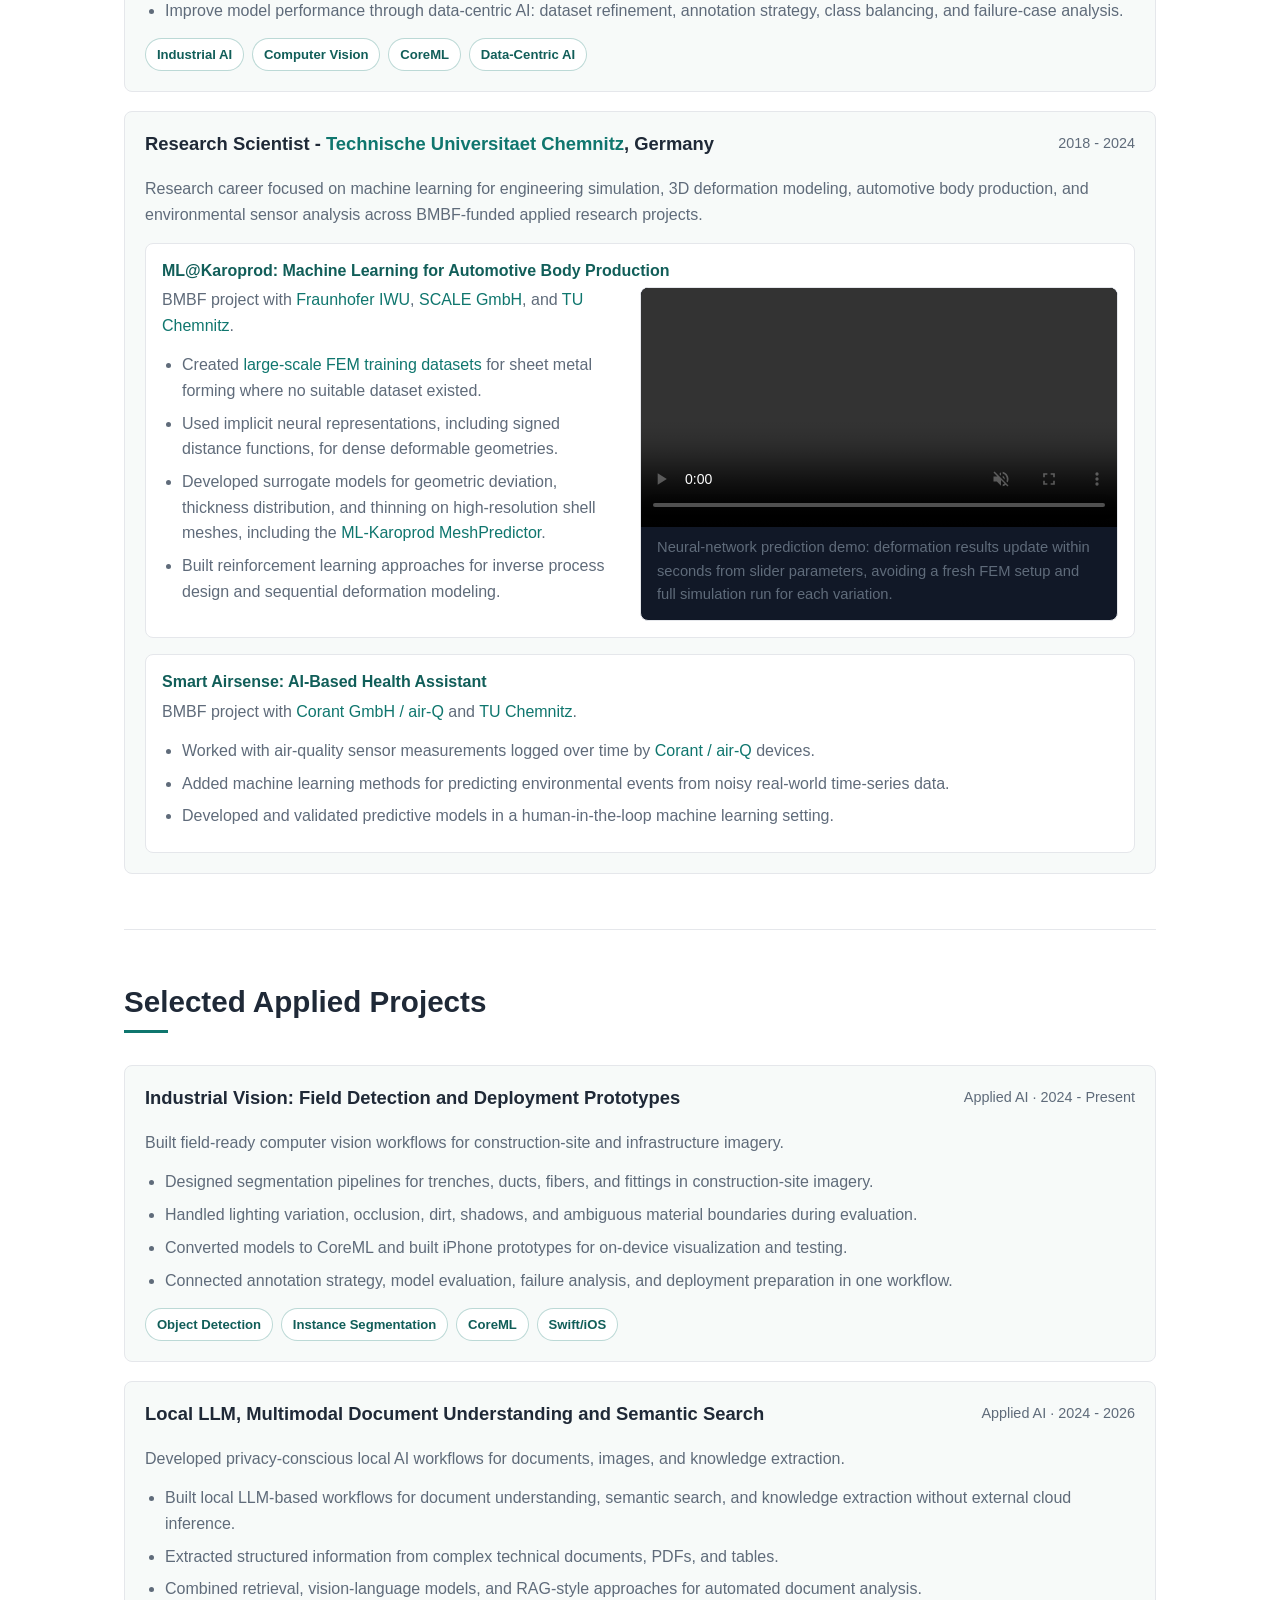
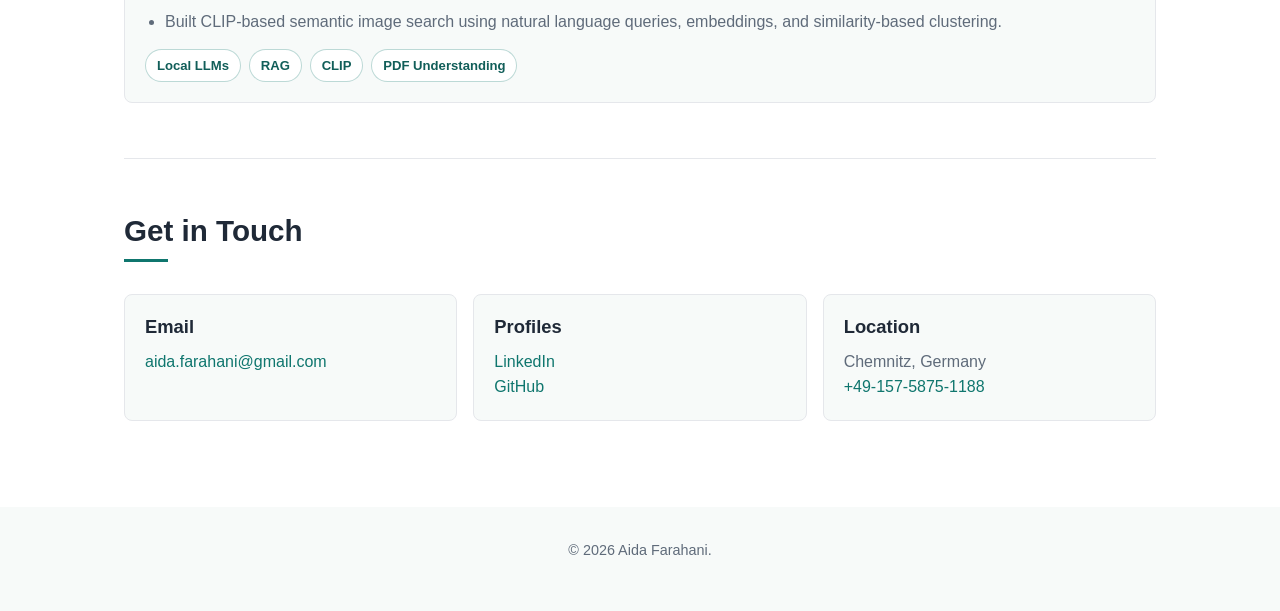
==== commit 8845566a: "update website profile" ====
--- a/index.html
+++ b/index.html
@@ -9,7 +9,6 @@
     <meta name="author" content="Aida Farahani">
     <meta name="google-site-verification" content="kxf_3PUzTFuj3gnXSneMkqVTZVSWj_Dgb15Qgk63_C0">
     <title>Aida Farahani, PhD | AI Solutions Engineer</title>
-    <link rel="stylesheet" href="css/chatbot.css">
     <style>
         * {
             box-sizing: border-box;
@@ -344,12 +343,14 @@
             padding: 0.32rem 0.68rem;
         }
 
-        .project-list {
+        .project-list,
+        .experience-list {
             display: grid;
             gap: 1.2rem;
         }
 
-        .project-header {
+        .project-header,
+        .experience-header {
             align-items: flex-start;
             display: flex;
             gap: 1rem;
@@ -357,7 +358,8 @@
             margin-bottom: 0.65rem;
         }
 
-        .project-date {
+        .project-date,
+        .experience-date {
             color: var(--muted);
             font-size: 0.9rem;
             white-space: nowrap;
@@ -376,6 +378,62 @@
             color: var(--accent-dark);
         }
 
+        .detail-list {
+            color: var(--muted);
+            margin: 0.85rem 0 0;
+            padding-left: 1.25rem;
+        }
+
+        .detail-list li {
+            margin-bottom: 0.45rem;
+        }
+
+        .subproject {
+            background: var(--white);
+            border: 1px solid var(--line);
+            border-radius: 8px;
+            margin-top: 1rem;
+            padding: 1rem;
+        }
+
+        .subproject h4 {
+            color: var(--accent-dark);
+            font-size: 1rem;
+            line-height: 1.35;
+            margin-bottom: 0.35rem;
+        }
+
+        .subproject-showcase {
+            align-items: start;
+            display: grid;
+            gap: 1rem;
+            grid-template-columns: minmax(0, 1fr) minmax(280px, 50%);
+        }
+
+        .project-video {
+            background: #111827;
+            border: 1px solid var(--line);
+            border-radius: 8px;
+            margin: 0;
+            overflow: hidden;
+        }
+
+        .project-video video {
+            background: #111827;
+            display: block;
+            height: auto;
+            margin: -1mm;
+            max-width: none;
+            width: calc(100% + 2mm);
+        }
+
+        .project-video figcaption {
+            color: var(--muted);
+            font-size: 0.92rem;
+            line-height: 1.6;
+            padding: 0.85rem 1rem;
+        }
+
         .education-grid {
             display: grid;
             gap: 1rem;
@@ -439,8 +497,13 @@
                 grid-template-columns: 1fr;
             }
 
-            .project-header {
+            .project-header,
+            .experience-header {
                 display: block;
+            }
+
+            .subproject-showcase {
+                grid-template-columns: 1fr;
             }
         }
     </style>
@@ -452,8 +515,9 @@
             <li><a href="#about">About</a></li>
             <li><a href="#expertise">Expertise</a></li>
             <li><a href="#skills">Skills</a></li>
+            <li><a href="#research">Education</a></li>
+            <li><a href="#experience">Experience</a></li>
             <li><a href="#projects">Projects</a></li>
-            <li><a href="#research">Research</a></li>
             <li><a href="#contact">Contact</a></li>
         </ul>
     </nav>
@@ -591,182 +655,150 @@
             </div>
         </section>
 
-        <section id="projects">
-            <h2>Selected Projects</h2>
-            <div class="project-list">
-                <article class="case-study">
-                    <div class="project-header">
-                        <h3>Multimodal Image Search</h3>
-                        <span class="project-date">Retrieval · 2025</span>
-                    </div>
-                    <p class="project-description">
-                        Built semantic image retrieval tools using language-driven search and similarity-based clustering.
-                    </p>
-                    <div class="project-impact">
-                        <strong>Focus:</strong> CLIP-based embeddings, multimodal retrieval, image search, and clustering workflows.
-                    </div>
-                    <div class="project-tags">
-                        <span class="tech-tag">CLIP</span>
-                        <span class="tech-tag">Embeddings</span>
-                        <span class="tech-tag">Search</span>
-                    </div>
-                </article>
-
-                <article class="case-study">
-                    <div class="project-header">
-                        <h3>Document &amp; PDF Understanding</h3>
-                        <span class="project-date">Vision-Language · 2025</span>
-                    </div>
-                    <p class="project-description">
-                        Developed pipelines for extracting structured data from documents using vision-language methods.
-                    </p>
-                    <div class="project-impact">
-                        <strong>Focus:</strong> document understanding, structured extraction, multimodal parsing, and workflow automation.
-                    </div>
-                    <div class="project-tags">
-                        <span class="tech-tag">Documents</span>
-                        <span class="tech-tag">PDF</span>
-                        <span class="tech-tag">Multimodal AI</span>
-                    </div>
-                </article>
-
-                <article class="case-study">
-                    <div class="project-header">
-                        <h3>Data-Centric Model Improvement</h3>
-                        <span class="project-date">Model Reliability · 2024 – present</span>
-                    </div>
-                    <p class="project-description">
-                        Designed workflows to improve model performance through targeted data quality improvements.
-                    </p>
-                    <div class="project-impact">
-                        <strong>Focus:</strong> annotation strategy, failure-case driven dataset updates, and iterative performance optimization.
-                    </div>
-                    <div class="project-tags">
-                        <span class="tech-tag">Dataset Design</span>
-                        <span class="tech-tag">Error Analysis</span>
-                        <span class="tech-tag">Evaluation</span>
-                    </div>
-                </article>
-
-                <article class="case-study">
-                    <div class="project-header">
-                        <h3>Industrial Vision: Trench &amp; Fiber Detection</h3>
-                        <span class="project-date">Industrial AI · 2024</span>
-                    </div>
-                    <p class="project-description">
-                        Designed segmentation pipelines for detecting trenches, ducts, and fittings in noisy field conditions.
-                    </p>
-                    <div class="project-impact">
-                        <strong>Focus:</strong> instance segmentation for complex scenes, dataset refinement, class balancing, and field-condition evaluation.
-                    </div>
-                    <div class="project-tags">
-                        <span class="tech-tag">Computer Vision</span>
-                        <span class="tech-tag">Segmentation</span>
-                        <span class="tech-tag">Data-Centric AI</span>
-                    </div>
-                </article>
-
-                <article class="case-study">
-                    <div class="project-header">
-                        <h3>On-Device Vision Inference</h3>
-                        <span class="project-date">Deployment · 2024</span>
-                    </div>
-                    <p class="project-description">
-                        Implemented real-time vision models on mobile devices with model optimization and iOS integration.
-                    </p>
-                    <div class="project-impact">
-                        <strong>Focus:</strong> CoreML export, Swift/iOS integration, visualization, and field-ready inference prototypes.
-                    </div>
-                    <div class="project-tags">
-                        <span class="tech-tag">CoreML</span>
-                        <span class="tech-tag">Swift</span>
-                        <span class="tech-tag">Mobile AI</span>
-                    </div>
-                </article>
-
-                <article class="case-study">
-                    <div class="project-header">
-                        <h3>Smart Airsense (BMBF)</h3>
-                        <span class="project-date">Jan 2022 – 2024</span>
-                    </div>
-                    <p class="project-description">
-                        Researcher on the BMBF project investigating AI methods for an interactive health assistant based on human-in-the-loop machine learning.
-                    </p>
-                    <div class="project-impact">
-                        <strong>Focus:</strong> completed the first phase of a time series classification project using air particle sensor measurements to predict environmental events.
-                    </div>
-                    <div class="project-tags">
-                        <span class="tech-tag">Time Series</span>
-                        <span class="tech-tag">Sensor Data</span>
-                        <span class="tech-tag">Predictive Modeling</span>
-                        <span class="tech-tag">Human-in-the-Loop ML</span>
-                    </div>
-                    <p class="project-description">
-                        Partners: Corant GmbH, TU Chemnitz.
-                    </p>
-                </article>
-
-                <article class="case-study">
-                    <div class="project-header">
-                        <h3>3D Deformation Modeling (FEM Surrogate)</h3>
-                        <span class="project-date">PhD Research · 2021 – 2023</span>
-                    </div>
-                    <p class="project-description">
-                        Used reinforcement learning approaches for reverse engineering of metal forming process chains (prediction of actions for a desired deformed metal part).
-                    </p>
-                    <div class="project-impact">
-                        <strong>Focus:</strong> sequential deformation modeling and reinforcement learning for process optimization.
-                    </div>
-                    <div class="project-tags">
-                        <span class="tech-tag">Scientific ML</span>
-                        <span class="tech-tag">FEM</span>
-                        <span class="tech-tag">3D Learning</span>
-                    </div>
-                </article>
-
-                <article class="case-study">
-                    <div class="project-header">
-                        <h3>ML@Karoprod (BMBF)</h3>
-                        <span class="project-date">Feb 2018 – Jun 2021</span>
-                    </div>
-                    <p class="project-description">
-                        Researcher on the BMBF project applying machine learning for process and quality prediction in automotive body production.
-                    </p>
-                    <div class="project-impact">
-                        <strong>Focus:</strong> FEM-based dataset generation, deformation-property prediction, reinforcement learning for process modeling, and simulation-to-ML workflows for forming processes.
-                    </div>
-                    <div class="project-tags">
-                        <span class="tech-tag">FEM</span>
-                        <span class="tech-tag">Scientific ML</span>
-                        <span class="tech-tag">Reinforcement Learning</span>
-                        <span class="tech-tag">Automotive Production</span>
-                    </div>
-                    <p class="project-description">
-                        Partners: Fraunhofer IWU Dresden, Scale GmbH, TU Chemnitz.
-                        <a href="https://hamkerlab.github.io/ML-Karoprod-MeshPredictor/" target="_blank" rel="noopener">Project code</a>
-                    </p>
-                </article>
-            </div>
-        </section>
-
         <section id="research">
             <h2>Research &amp; Education</h2>
             <div class="education-grid">
                 <div class="education-item">
                     <h3>PhD in Artificial Intelligence</h3>
-                    <p>Technical University of Chemnitz</p>
-                    <p>Thesis: <em>Exploring Deep Learning Approaches for 3D Deformation : Toward Finite Element Method Distillation</em></p>
+                    <p><a href="https://www.tu-chemnitz.de/" target="_blank" rel="noopener">Technical University of Chemnitz</a>, Germany | 2026</p>
+                    <p>Thesis: <em>Exploring Deep Learning Approaches for 3D Deformation: Toward Finite Element Method Distillation</em></p>
                 </div>
                 <div class="education-item">
                     <h3>M.Sc. Mechatronics Engineering</h3>
-                    <p>K.N. Toosi University</p>
-                    <p>Thesis: Visual servoing and object pose estimation</p>
+                    <p>K.N. Toosi University of Technology, Iran | 2010</p>
+                    <p>Thesis: <em>Visual Servoing and Object Pose Estimation - 6 DOF Robot Manipulator</em></p>
                 </div>
                 <div class="education-item">
                     <h3>B.Sc. Computer Software Engineering</h3>
-                    <p>IAU Tehran</p>
-                    <p>Thesis: Persian handwriting recognition</p>
-                </div>
+                    <p>IAU Tehran Branch, Iran | 2006</p>
+                    <p>Thesis: <em>Online Persian Handwriting Recognition using Neural Networks</em></p>
+                </div>
+            </div>
+        </section>
+
+        <section id="experience">
+            <h2>Professional Experience</h2>
+            <div class="experience-list">
+                <article class="case-study">
+                    <div class="experience-header">
+                        <h3>AI Solutions Engineer - <a href="https://www.tki-chemnitz.com/" target="_blank" rel="noopener">TKI mbH</a>, Germany</h3>
+                        <span class="experience-date">2024 - Present</span>
+                    </div>
+                    <ul class="detail-list">
+                        <li>Develop AI solutions for industrial inspection, infrastructure analysis, document understanding, and semantic retrieval.</li>
+                        <li>Design computer vision systems for object detection, duct segmentation, color detection, and noisy real-world field imagery.</li>
+                        <li>Prepare deployment-oriented prototypes, including CoreML export and iOS visualization workflows.</li>
+                        <li>Improve model performance through data-centric AI: dataset refinement, annotation strategy, class balancing, and failure-case analysis.</li>
+                    </ul>
+                    <div class="project-tags">
+                        <span class="tech-tag">Industrial AI</span>
+                        <span class="tech-tag">Computer Vision</span>
+                        <span class="tech-tag">CoreML</span>
+                        <span class="tech-tag">Data-Centric AI</span>
+                    </div>
+                </article>
+
+                <article class="case-study">
+                    <div class="experience-header">
+                        <h3>Research Scientist - <a href="https://www.tu-chemnitz.de/" target="_blank" rel="noopener">Technische Universitaet Chemnitz</a>, Germany</h3>
+                        <span class="experience-date">2018 - 2024</span>
+                    </div>
+                    <p>
+                        Research career focused on machine learning for engineering simulation, 3D deformation modeling,
+                        automotive body production, and environmental sensor analysis across BMBF-funded applied research projects.
+                    </p>
+
+                    <div class="subproject">
+                        <h4>ML@Karoprod: Machine Learning for Automotive Body Production</h4>
+                        <div class="subproject-showcase">
+                            <div>
+                                <p class="project-description">
+                                    BMBF project with <a href="https://www.iwu.fraunhofer.de/" target="_blank" rel="noopener">Fraunhofer IWU</a>,
+                                    <a href="https://www.scale.eu/en/" target="_blank" rel="noopener">SCALE GmbH</a>, and
+                                    <a href="https://www.tu-chemnitz.de/" target="_blank" rel="noopener">TU Chemnitz</a>.
+                                </p>
+                                <ul class="detail-list">
+                                    <li>Created <a href="https://www.tu-chemnitz.de/informatik/KI/projects/geometricdeeplearning/index.php" target="_blank" rel="noopener">large-scale FEM training datasets</a> for sheet metal forming where no suitable dataset existed.</li>
+                                    <li>Used implicit neural representations, including signed distance functions, for dense deformable geometries.</li>
+                                    <li>Developed surrogate models for geometric deviation, thickness distribution, and thinning on high-resolution shell meshes, including the <a href="https://github.com/hamkerlab/ML-Karoprod-MeshPredictor" target="_blank" rel="noopener">ML-Karoprod MeshPredictor</a>.</li>
+                                    <li>Built reinforcement learning approaches for inverse process design and sequential deformation modeling.</li>
+                                </ul>
+                            </div>
+                            <figure class="project-video">
+                                <video autoplay controls loop muted playsinline preload="metadata">
+                                    <source src="media/params_slider.mp4" type="video/mp4">
+                                    Your browser does not support the video tag.
+                                </video>
+                                <figcaption>
+                                    Neural-network prediction demo: deformation results update within seconds from slider parameters,
+                                    avoiding a fresh FEM setup and full simulation run for each variation.
+                                </figcaption>
+                            </figure>
+                        </div>
+                    </div>
+
+                    <div class="subproject">
+                        <h4>Smart Airsense: AI-Based Health Assistant</h4>
+                        <p class="project-description">
+                            BMBF project with <a href="https://en.air-q.com/" target="_blank" rel="noopener">Corant GmbH / air-Q</a>
+                            and <a href="https://www.tu-chemnitz.de/" target="_blank" rel="noopener">TU Chemnitz</a>.
+                        </p>
+                        <ul class="detail-list">
+                            <li>Worked with air-quality sensor measurements logged over time by <a href="https://en.air-q.com/" target="_blank" rel="noopener">Corant / air-Q</a> devices.</li>
+                            <li>Added machine learning methods for predicting environmental events from noisy real-world time-series data.</li>
+                            <li>Developed and validated predictive models in a human-in-the-loop machine learning setting.</li>
+                        </ul>
+                    </div>
+                </article>
+            </div>
+        </section>
+
+        <section id="projects">
+            <h2>Selected Applied Projects</h2>
+            <div class="project-list">
+                <article class="case-study">
+                    <div class="project-header">
+                        <h3>Industrial Vision: Field Detection and Deployment Prototypes</h3>
+                        <span class="project-date">Applied AI · 2024 - Present</span>
+                    </div>
+                    <p class="project-description">
+                        Built field-ready computer vision workflows for construction-site and infrastructure imagery.
+                    </p>
+                    <ul class="detail-list">
+                        <li>Designed segmentation pipelines for trenches, ducts, fibers, and fittings in construction-site imagery.</li>
+                        <li>Handled lighting variation, occlusion, dirt, shadows, and ambiguous material boundaries during evaluation.</li>
+                        <li>Converted models to CoreML and built iPhone prototypes for on-device visualization and testing.</li>
+                        <li>Connected annotation strategy, model evaluation, failure analysis, and deployment preparation in one workflow.</li>
+                    </ul>
+                    <div class="project-tags">
+                        <span class="tech-tag">Object Detection</span>
+                        <span class="tech-tag">Instance Segmentation</span>
+                        <span class="tech-tag">CoreML</span>
+                        <span class="tech-tag">Swift/iOS</span>
+                    </div>
+                </article>
+
+                <article class="case-study">
+                    <div class="project-header">
+                        <h3>Local LLM, Multimodal Document Understanding and Semantic Search</h3>
+                        <span class="project-date">Applied AI · 2024 - 2026</span>
+                    </div>
+                    <p class="project-description">
+                        Developed privacy-conscious local AI workflows for documents, images, and knowledge extraction.
+                    </p>
+                    <ul class="detail-list">
+                        <li>Built local LLM-based workflows for document understanding, semantic search, and knowledge extraction without external cloud inference.</li>
+                        <li>Extracted structured information from complex technical documents, PDFs, and tables.</li>
+                        <li>Combined retrieval, vision-language models, and RAG-style approaches for automated document analysis.</li>
+                        <li>Built CLIP-based semantic image search using natural language queries, embeddings, and similarity-based clustering.</li>
+                    </ul>
+                    <div class="project-tags">
+                        <span class="tech-tag">Local LLMs</span>
+                        <span class="tech-tag">RAG</span>
+                        <span class="tech-tag">CLIP</span>
+                        <span class="tech-tag">PDF Understanding</span>
+                    </div>
+                </article>
             </div>
         </section>
 
@@ -795,37 +827,5 @@
     <footer>
         <p>&copy; 2026 Aida Farahani.</p>
     </footer>
-
-    <button class="chatbot-launcher" type="button" aria-controls="aida-chatbot-panel" aria-expanded="false" data-chatbot-launcher>
-        <span class="chatbot-launcher-icon" aria-hidden="true">?</span>
-        Ask Aida AI
-    </button>
-
-    <aside class="chatbot-panel" id="aida-chatbot-panel" aria-label="Aida AI chatbot" data-chatbot-panel>
-        <div class="chatbot-header">
-            <div>
-                <h2>Aida AI</h2>
-                <p>Ask about Aida's CV, projects, skills, research, and contact details.</p>
-            </div>
-            <button class="chatbot-close" type="button" aria-label="Close chatbot" data-chatbot-close>&times;</button>
-        </div>
-        <div class="chatbot-messages" aria-live="polite" data-chatbot-messages>
-            <div class="chatbot-message bot">
-                Hi, I can answer questions about Aida's profile, projects, research, skills, and contact details.
-            </div>
-        </div>
-        <form class="chatbot-form" data-chatbot-form>
-            <div class="chatbot-input-row">
-                <input class="chatbot-input" type="text" name="message" autocomplete="off" maxlength="1200" placeholder="Ask about Aida's work..." data-chatbot-input>
-                <button class="chatbot-send" type="submit" data-chatbot-send>Send</button>
-            </div>
-            <p class="chatbot-note">Answers come from Aida's public website and CV. No browser LLM or WebGPU is used.</p>
-        </form>
-    </aside>
-
-    <script>
-        window.AIDA_CHATBOT_API_URL = window.AIDA_CHATBOT_API_URL || "";
-    </script>
-    <script src="js/chatbot.js" defer></script>
 </body>
 </html>
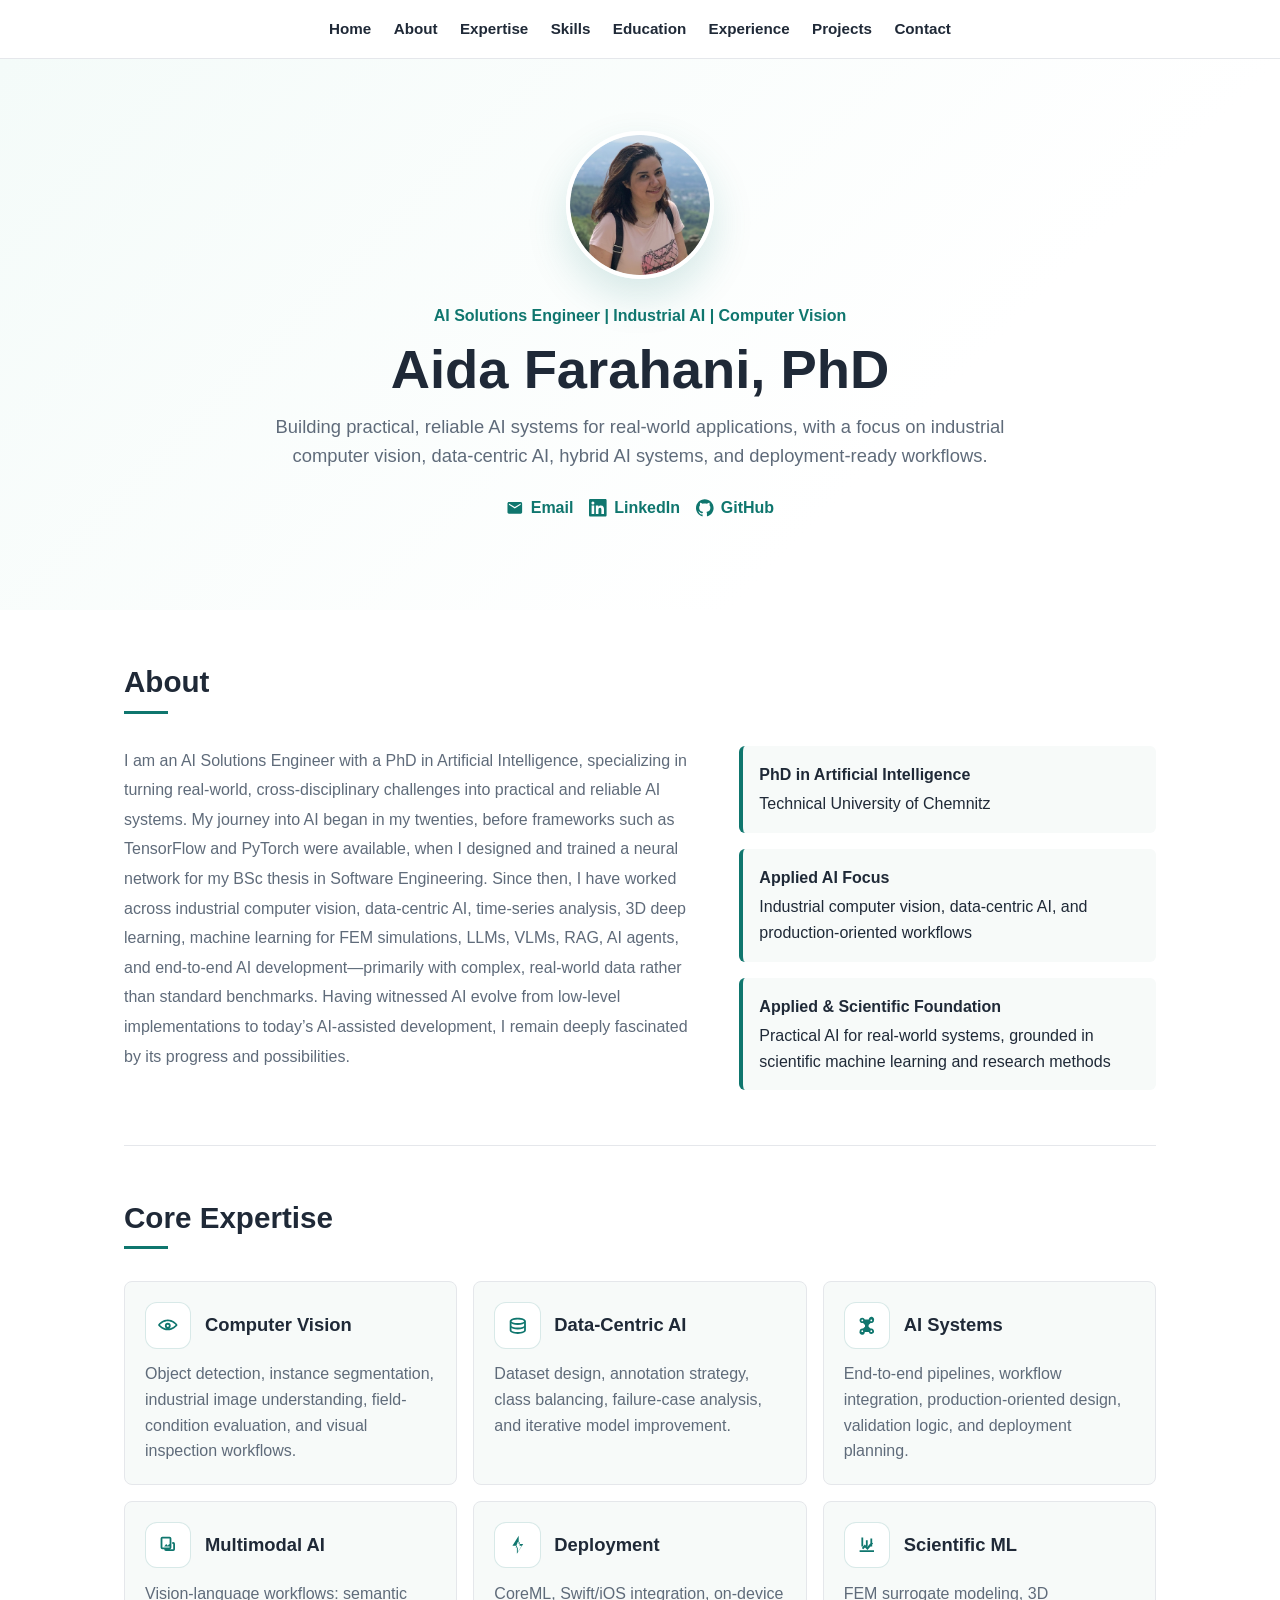
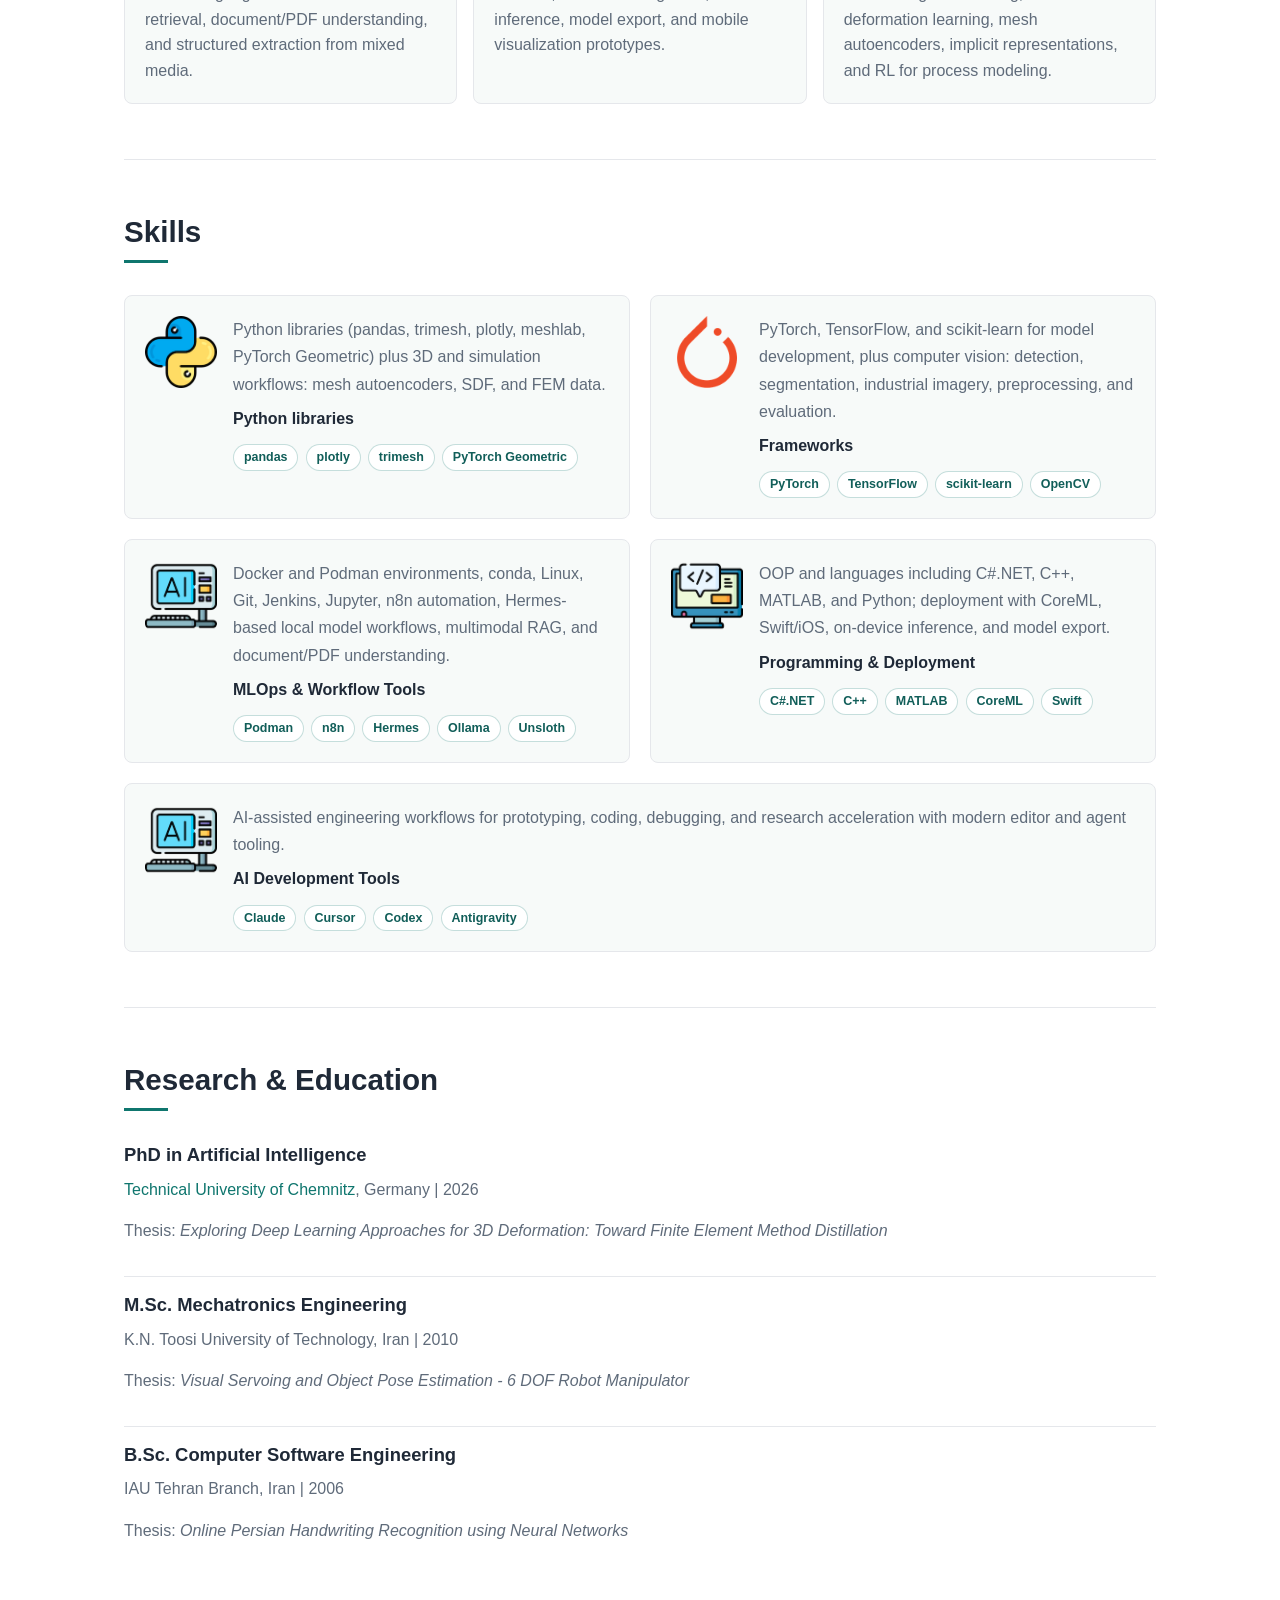
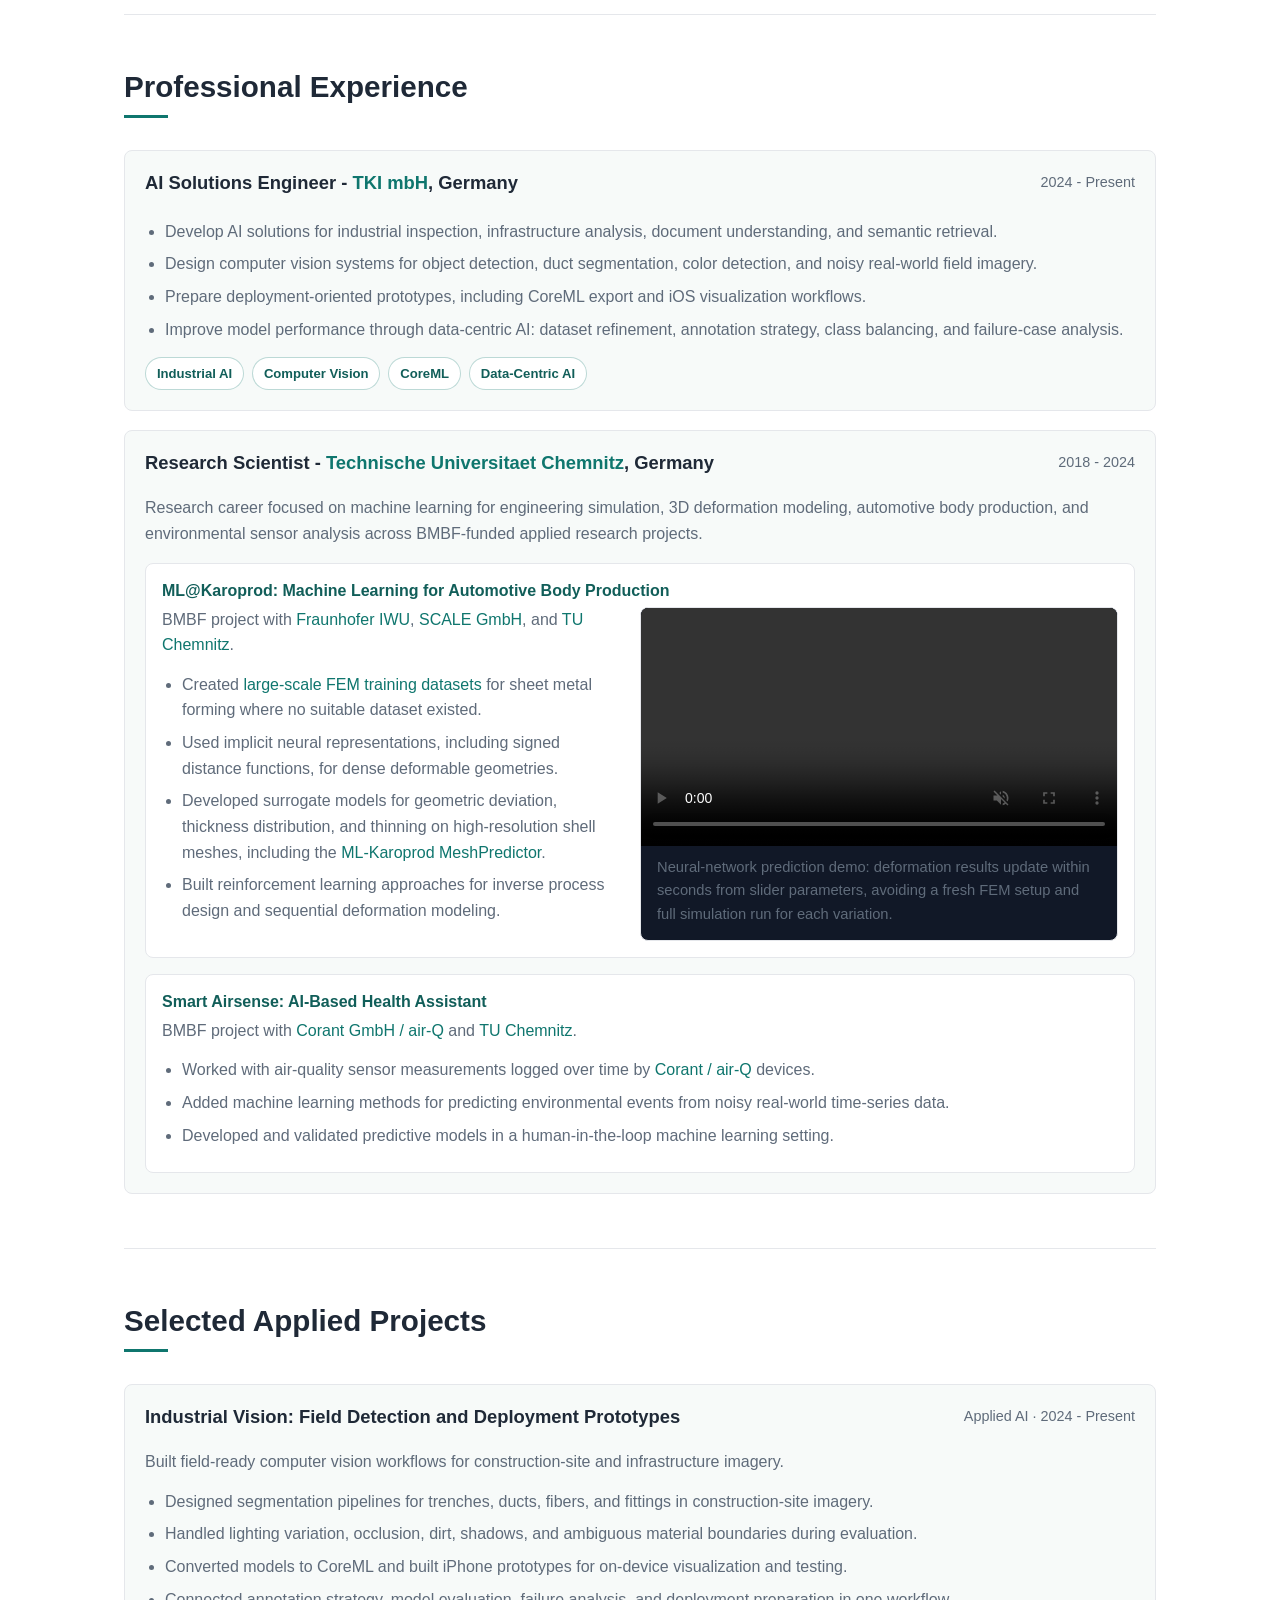
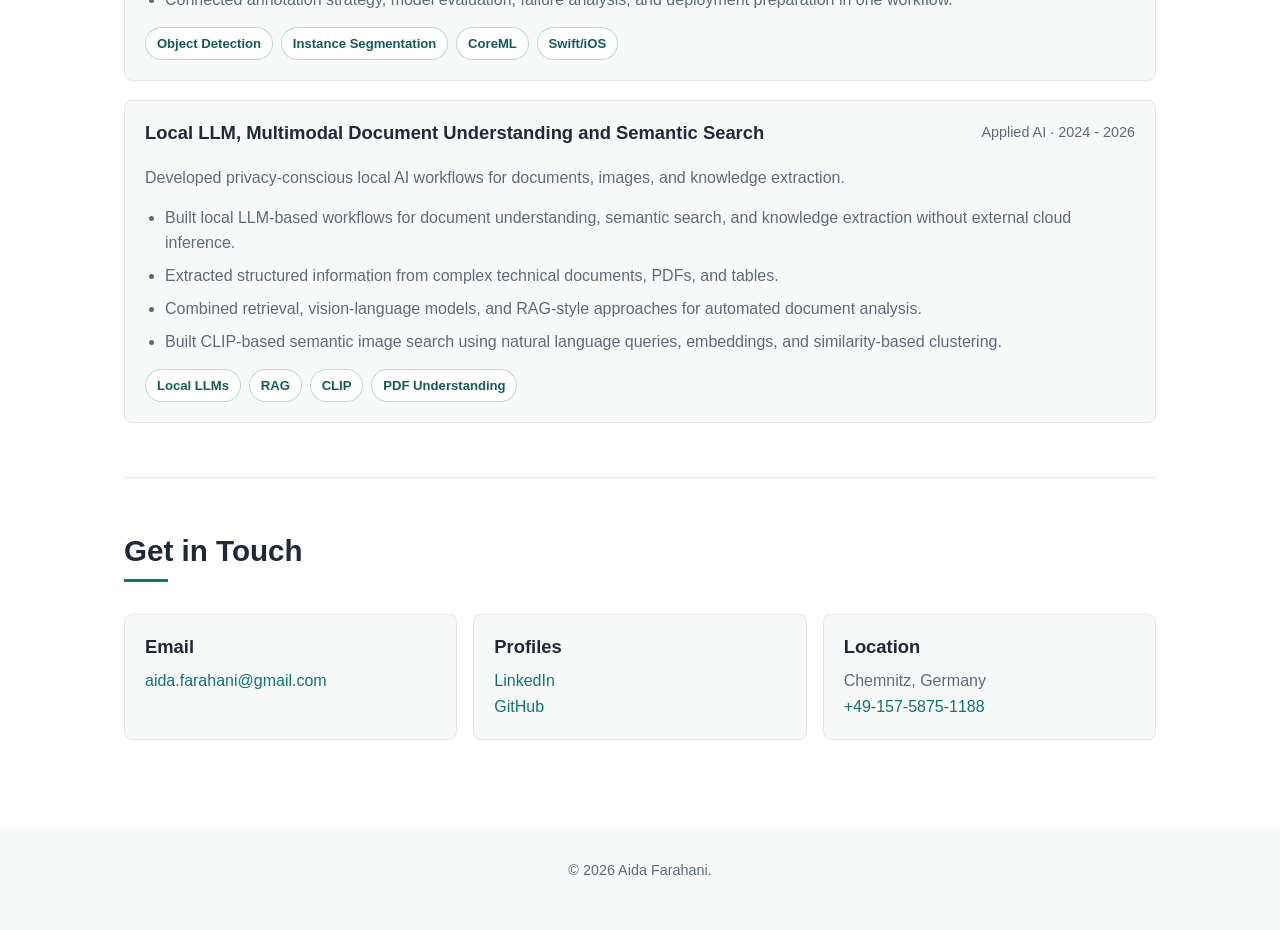
==== commit 17573749: "expand skills section" ====
--- a/index.html
+++ b/index.html
@@ -277,7 +277,7 @@
         }
 
         .skill-item {
-            align-items: center;
+            align-items: flex-start;
             background: var(--surface);
             border: 1px solid var(--line);
             border-radius: 8px;
@@ -286,6 +286,10 @@
             padding: 1.25rem;
         }
 
+        .skills-showcase .skill-item:last-child:nth-child(odd) {
+            grid-column: 1 / -1;
+        }
+
         .skill-item-image {
             flex-shrink: 0;
         }
@@ -308,6 +312,25 @@
             font-size: 1rem;
             font-weight: 700;
             margin: 0;
+        }
+
+        .skill-tags {
+            display: flex;
+            flex-wrap: wrap;
+            gap: 0.45rem;
+            margin-top: 0.8rem;
+        }
+
+        .skill-tags span {
+            background: var(--white);
+            border: 1px solid rgba(15, 118, 110, 0.24);
+            border-radius: 999px;
+            color: var(--accent-dark);
+            display: inline-block;
+            font-size: 0.78rem;
+            font-weight: 600;
+            line-height: 1;
+            padding: 0.38rem 0.62rem;
         }
 
         .card,
@@ -323,6 +346,36 @@
         .case-study p,
         .contact-item p {
             margin-bottom: 0;
+        }
+
+        .expertise-card-header {
+            align-items: center;
+            display: flex;
+            gap: 0.85rem;
+            margin-bottom: 0.8rem;
+        }
+
+        .expertise-card-header h3 {
+            margin-bottom: 0;
+        }
+
+        .expertise-icon {
+            align-items: center;
+            background: var(--white);
+            border: 1px solid rgba(15, 118, 110, 0.16);
+            border-radius: 12px;
+            display: inline-flex;
+            flex-shrink: 0;
+            height: 2.9rem;
+            justify-content: center;
+            width: 2.9rem;
+        }
+
+        .expertise-icon svg {
+            display: block;
+            fill: var(--accent);
+            height: 1.35rem;
+            width: 1.35rem;
         }
 
         .project-tags {
@@ -584,27 +637,57 @@
             <h2>Core Expertise</h2>
             <div class="expertise-grid">
                 <div class="card">
-                    <h3>Computer Vision</h3>
+                    <div class="expertise-card-header">
+                        <span class="expertise-icon" aria-hidden="true">
+                            <svg viewBox="0 0 24 24"><path d="M12 5c5.48 0 9.78 4.09 10.85 6-.92 1.65-4.95 6-10.85 6S2.14 12.65 1.15 11C2.22 9.09 6.52 5 12 5zm0 2C8.01 7 4.62 9.73 3.36 11 4.62 12.27 8.01 15 12 15s7.38-2.73 8.64-4C19.38 9.73 15.99 7 12 7zm0 1.75A3.25 3.25 0 1 1 8.75 12 3.25 3.25 0 0 1 12 8.75zm0 2A1.25 1.25 0 1 0 13.25 12 1.25 1.25 0 0 0 12 10.75z"/></svg>
+                        </span>
+                        <h3>Computer Vision</h3>
+                    </div>
                     <p>Object detection, instance segmentation, industrial image understanding, field-condition evaluation, and visual inspection workflows.</p>
                 </div>
                 <div class="card">
-                    <h3>Data-Centric AI</h3>
+                    <div class="expertise-card-header">
+                        <span class="expertise-icon" aria-hidden="true">
+                            <svg viewBox="0 0 24 24"><path d="M12 3C7.03 3 3 4.79 3 7v10c0 2.21 4.03 4 9 4s9-1.79 9-4V7c0-2.21-4.03-4-9-4zm0 2c4.42 0 7 .99 7 2s-2.58 2-7 2-7-.99-7-2 2.58-2 7-2zm0 6c4.42 0 7-.99 7-2v3c0 1.01-2.58 2-7 2s-7-.99-7-2V9c0 1.01 2.58 2 7 2zm0 5c4.42 0 7-.99 7-2v3c0 1.01-2.58 2-7 2s-7-.99-7-2v-3c0 1.01 2.58 2 7 2z"/></svg>
+                        </span>
+                        <h3>Data-Centric AI</h3>
+                    </div>
                     <p>Dataset design, annotation strategy, class balancing, failure-case analysis, and iterative model improvement.</p>
                 </div>
                 <div class="card">
-                    <h3>AI Systems</h3>
+                    <div class="expertise-card-header">
+                        <span class="expertise-icon" aria-hidden="true">
+                            <svg viewBox="0 0 24 24"><path d="M7 3a3 3 0 0 1 2.83 2H14.17A3 3 0 1 1 20 6a3 3 0 0 1-3.83 2.87L14 11v2l2.17 2.13A3 3 0 1 1 14.17 19H9.83A3 3 0 1 1 4 18a3 3 0 0 1 3.83-2.87L10 13v-2L7.83 8.87A3 3 0 1 1 7 3zm0 2a1 1 0 1 0 0 2 1 1 0 0 0 0-2zm10 0a1 1 0 1 0 0 2 1 1 0 0 0 0-2zM7 17a1 1 0 1 0 0 2 1 1 0 0 0 0-2zm10 0a1 1 0 1 0 0 2 1 1 0 0 0 0-2z"/></svg>
+                        </span>
+                        <h3>AI Systems</h3>
+                    </div>
                     <p>End-to-end pipelines, workflow integration, production-oriented design, validation logic, and deployment planning.</p>
                 </div>
                 <div class="card">
-                    <h3>Multimodal AI</h3>
+                    <div class="expertise-card-header">
+                        <span class="expertise-icon" aria-hidden="true">
+                            <svg viewBox="0 0 24 24"><path d="M4 5a2 2 0 0 1 2-2h8a2 2 0 0 1 2 2v10a2 2 0 0 1-2 2H6a2 2 0 0 1-2-2V5zm2 0v10h8V5H6zm11 4h1a2 2 0 0 1 2 2v6a2 2 0 0 1-2 2h-8a2 2 0 0 1-2-2v-1h2v1h8v-6h-1V9zm-9 5 2.25-3 1.75 2 1.5-2 2.5 3H8z"/></svg>
+                        </span>
+                        <h3>Multimodal AI</h3>
+                    </div>
                     <p>Vision-language workflows: semantic retrieval, document/PDF understanding, and structured extraction from mixed media.</p>
                 </div>
                 <div class="card">
-                    <h3>Deployment</h3>
+                    <div class="expertise-card-header">
+                        <span class="expertise-icon" aria-hidden="true">
+                            <svg viewBox="0 0 24 24"><path d="M13 2 6 13h5v9l7-11h-5V2zm-1 7h2v4h2.39L12 20v-5H9.61L12 9z"/></svg>
+                        </span>
+                        <h3>Deployment</h3>
+                    </div>
                     <p>CoreML, Swift/iOS integration, on-device inference, model export, and mobile visualization prototypes.</p>
                 </div>
                 <div class="card">
-                    <h3>Scientific ML</h3>
+                    <div class="expertise-card-header">
+                        <span class="expertise-icon" aria-hidden="true">
+                            <svg viewBox="0 0 24 24"><path d="M4 18h16v2H4v-2zm2.5-2.5 3.25-3.75 2.75 2.75 4.75-5.5L19 10.5l-6.25 7.25-2.75-2.75L8 17l-1.5-1.5zM6 4h2v10H6V4zm5 3h2v7h-2V7zm5-2h2v9h-2V5z"/></svg>
+                        </span>
+                        <h3>Scientific ML</h3>
+                    </div>
                     <p>FEM surrogate modeling, 3D deformation learning, mesh autoencoders, implicit representations, and RL for process modeling.</p>
                 </div>
             </div>
@@ -620,6 +703,12 @@
                     <div class="skill-item-info">
                         <p>Python libraries (pandas, trimesh, plotly, meshlab, PyTorch Geometric) plus 3D and simulation workflows: mesh autoencoders, SDF, and FEM data.</p>
                         <h6>Python libraries</h6>
+                        <div class="skill-tags">
+                            <span>pandas</span>
+                            <span>plotly</span>
+                            <span>trimesh</span>
+                            <span>PyTorch Geometric</span>
+                        </div>
                     </div>
                 </article>
 
@@ -630,16 +719,29 @@
                     <div class="skill-item-info">
                         <p>PyTorch, TensorFlow, and scikit-learn for model development, plus computer vision: detection, segmentation, industrial imagery, preprocessing, and evaluation.</p>
                         <h6>Frameworks</h6>
+                        <div class="skill-tags">
+                            <span>PyTorch</span>
+                            <span>TensorFlow</span>
+                            <span>scikit-learn</span>
+                            <span>OpenCV</span>
+                        </div>
                     </div>
                 </article>
 
                 <article class="skill-item">
                     <div class="skill-item-image">
-                        <img src="images/testimonials/AITools.png" alt="ML Tools">
+                        <img src="images/testimonials/AITools.png" alt="MLOps and workflow tools">
                     </div>
                     <div class="skill-item-info">
-                        <p>Docker, conda, Linux, Git, Jenkins, and Jupyter workflows; multimodal AI with RAG, CLIP, document/PDF understanding, and local LLMs (Ollama, Unsloth).</p>
-                        <h6>ML Tools</h6>
+                        <p>Docker and Podman environments, conda, Linux, Git, Jenkins, Jupyter, n8n automation, Hermes-based local model workflows, multimodal RAG, and document/PDF understanding.</p>
+                        <h6>MLOps &amp; Workflow Tools</h6>
+                        <div class="skill-tags">
+                            <span>Podman</span>
+                            <span>n8n</span>
+                            <span>Hermes</span>
+                            <span>Ollama</span>
+                            <span>Unsloth</span>
+                        </div>
                     </div>
                 </article>
 
@@ -649,7 +751,30 @@
                     </div>
                     <div class="skill-item-info">
                         <p>OOP and languages including C#.NET, C++, MATLAB, and Python; deployment with CoreML, Swift/iOS, on-device inference, and model export.</p>
-                        <h6>Programming Skills</h6>
+                        <h6>Programming &amp; Deployment</h6>
+                        <div class="skill-tags">
+                            <span>C#.NET</span>
+                            <span>C++</span>
+                            <span>MATLAB</span>
+                            <span>CoreML</span>
+                            <span>Swift</span>
+                        </div>
+                    </div>
+                </article>
+
+                <article class="skill-item">
+                    <div class="skill-item-image">
+                        <img src="images/testimonials/AITools.png" alt="AI development tools">
+                    </div>
+                    <div class="skill-item-info">
+                        <p>AI-assisted engineering workflows for prototyping, coding, debugging, and research acceleration with modern editor and agent tooling.</p>
+                        <h6>AI Development Tools</h6>
+                        <div class="skill-tags">
+                            <span>Claude</span>
+                            <span>Cursor</span>
+                            <span>Codex</span>
+                            <span>Antigravity</span>
+                        </div>
                     </div>
                 </article>
             </div>
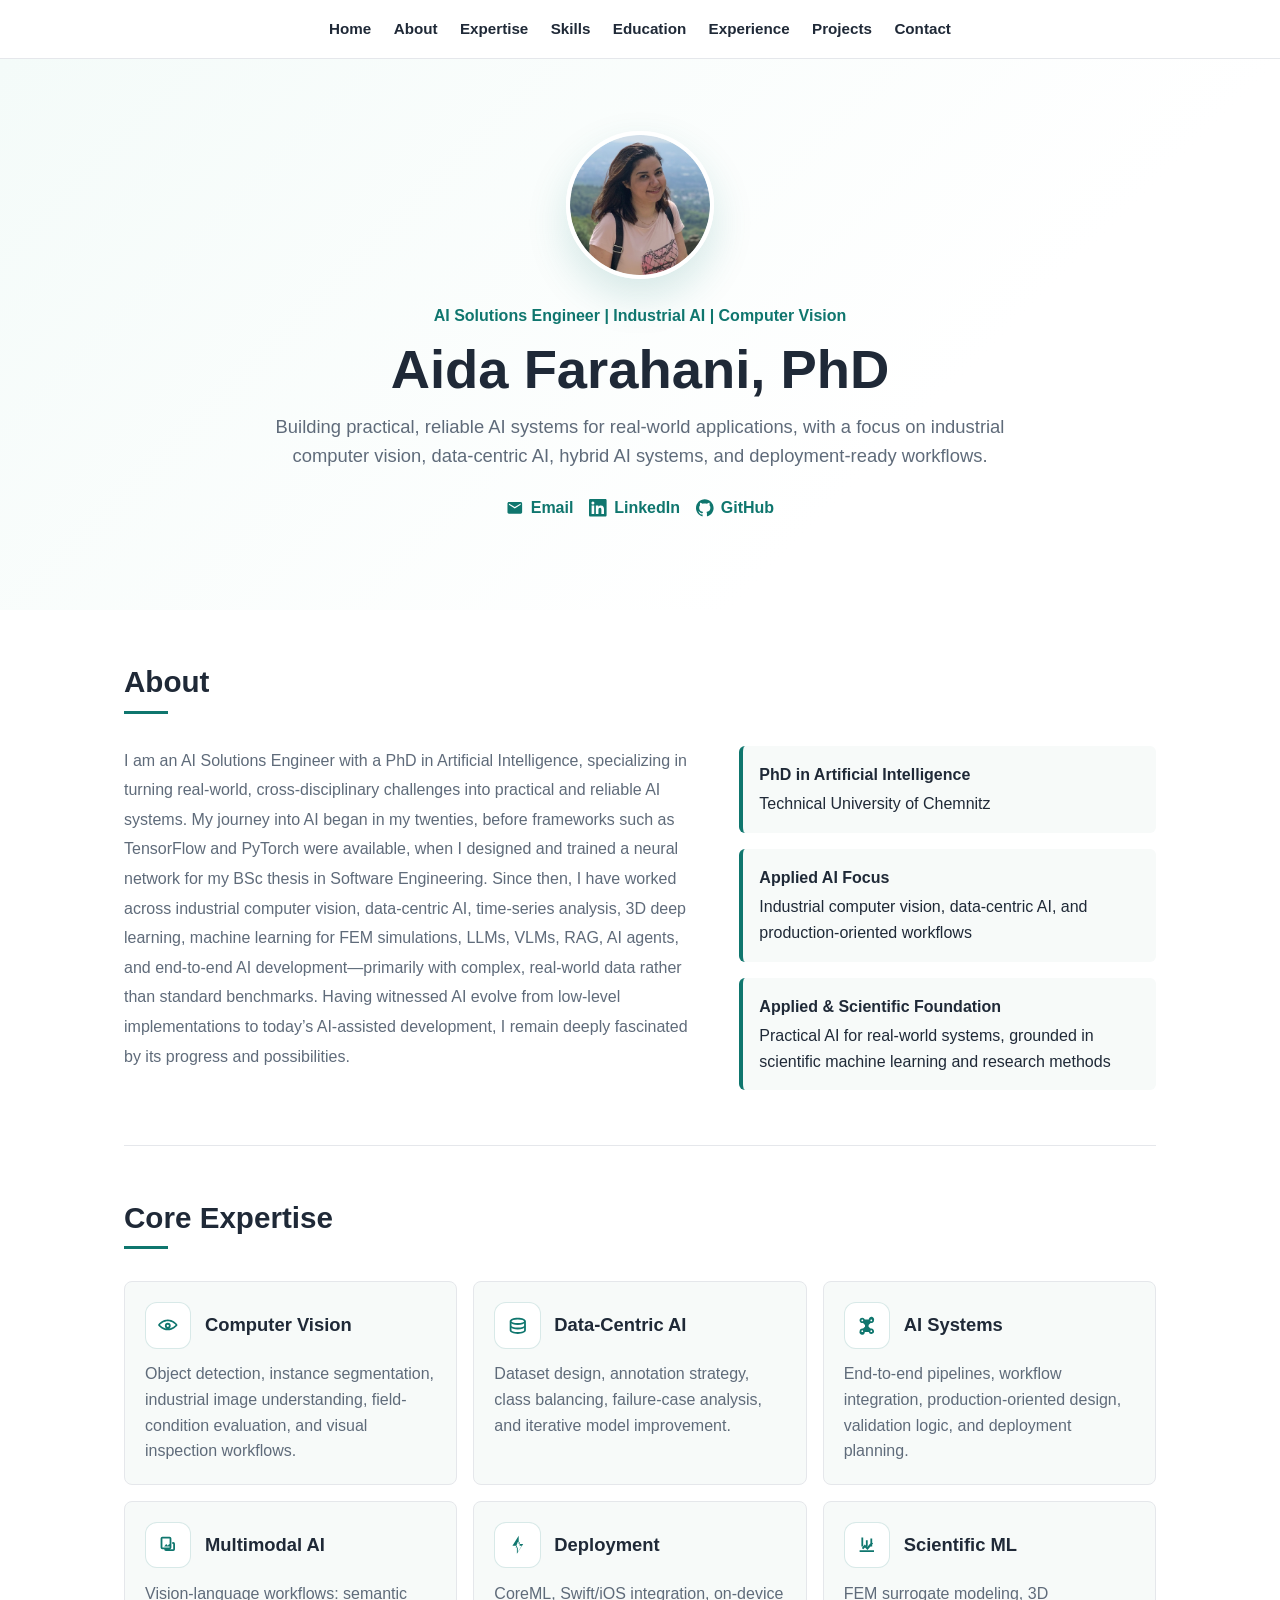
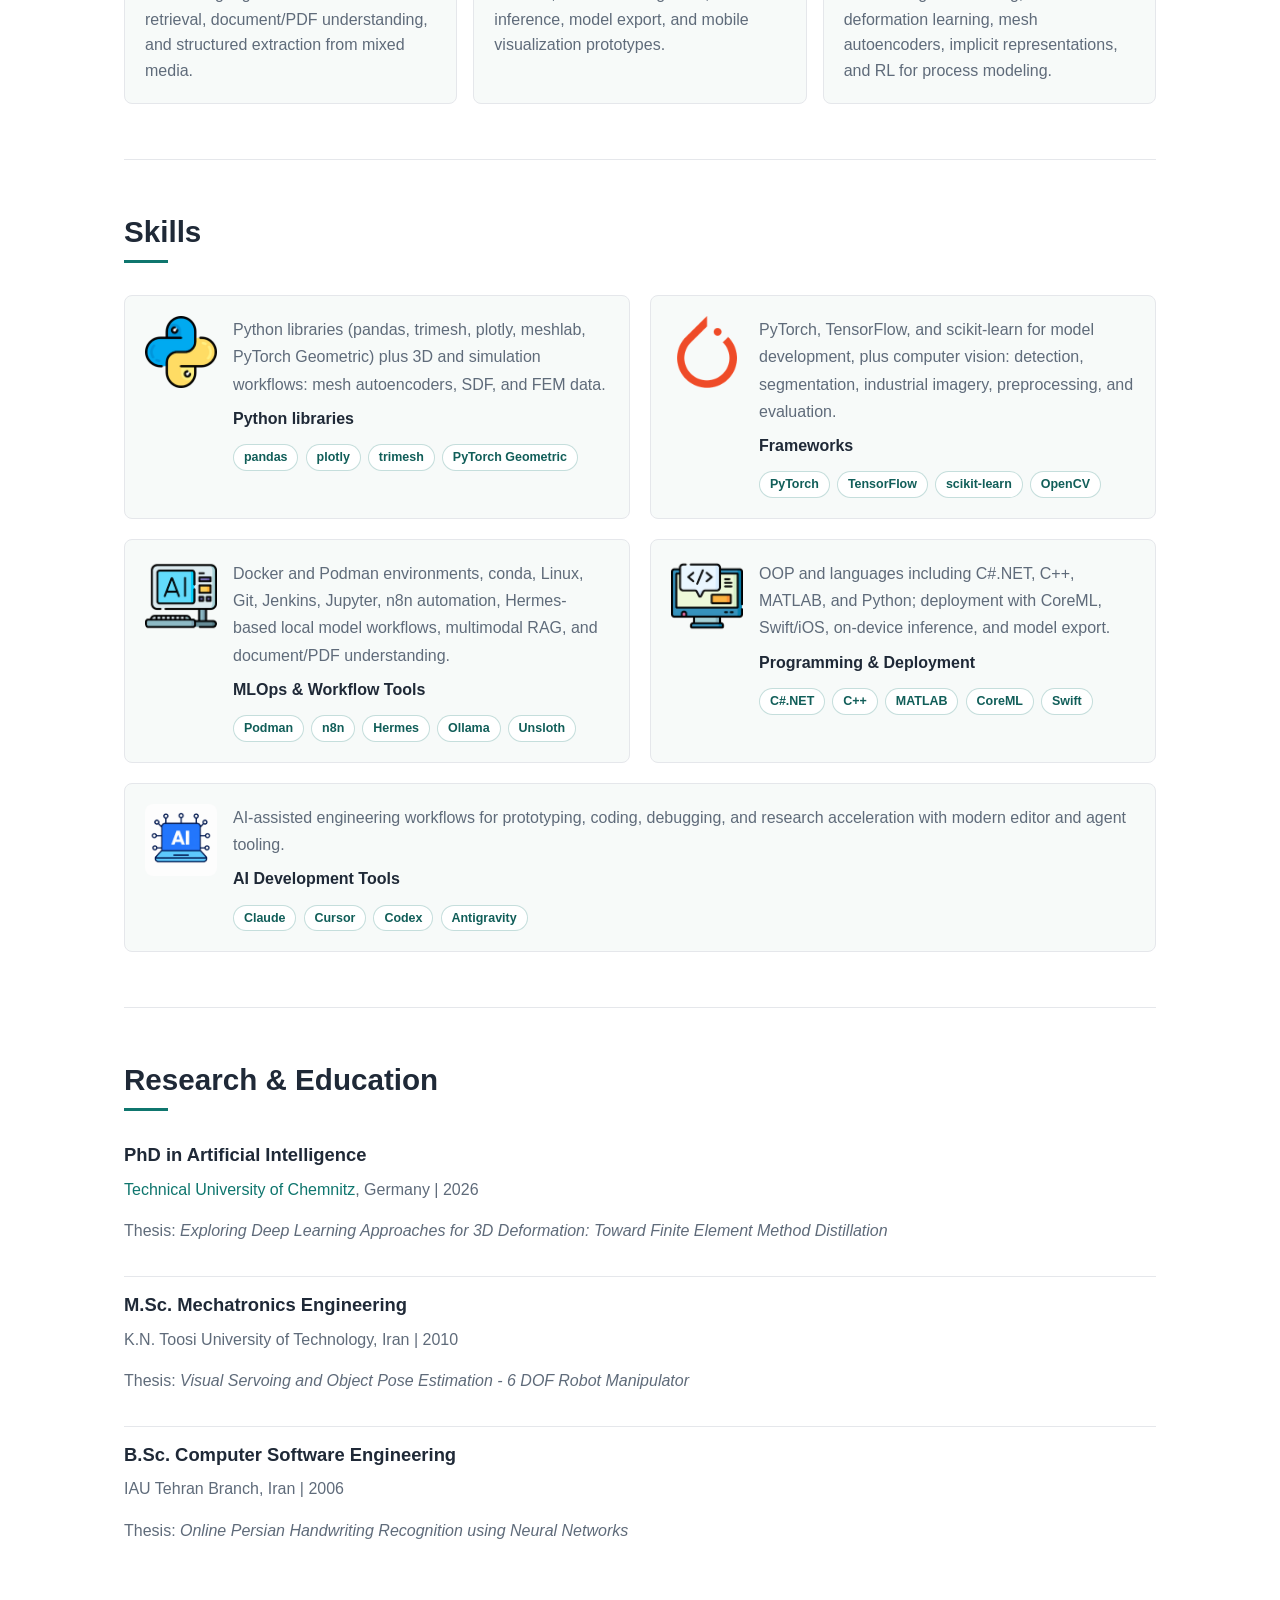
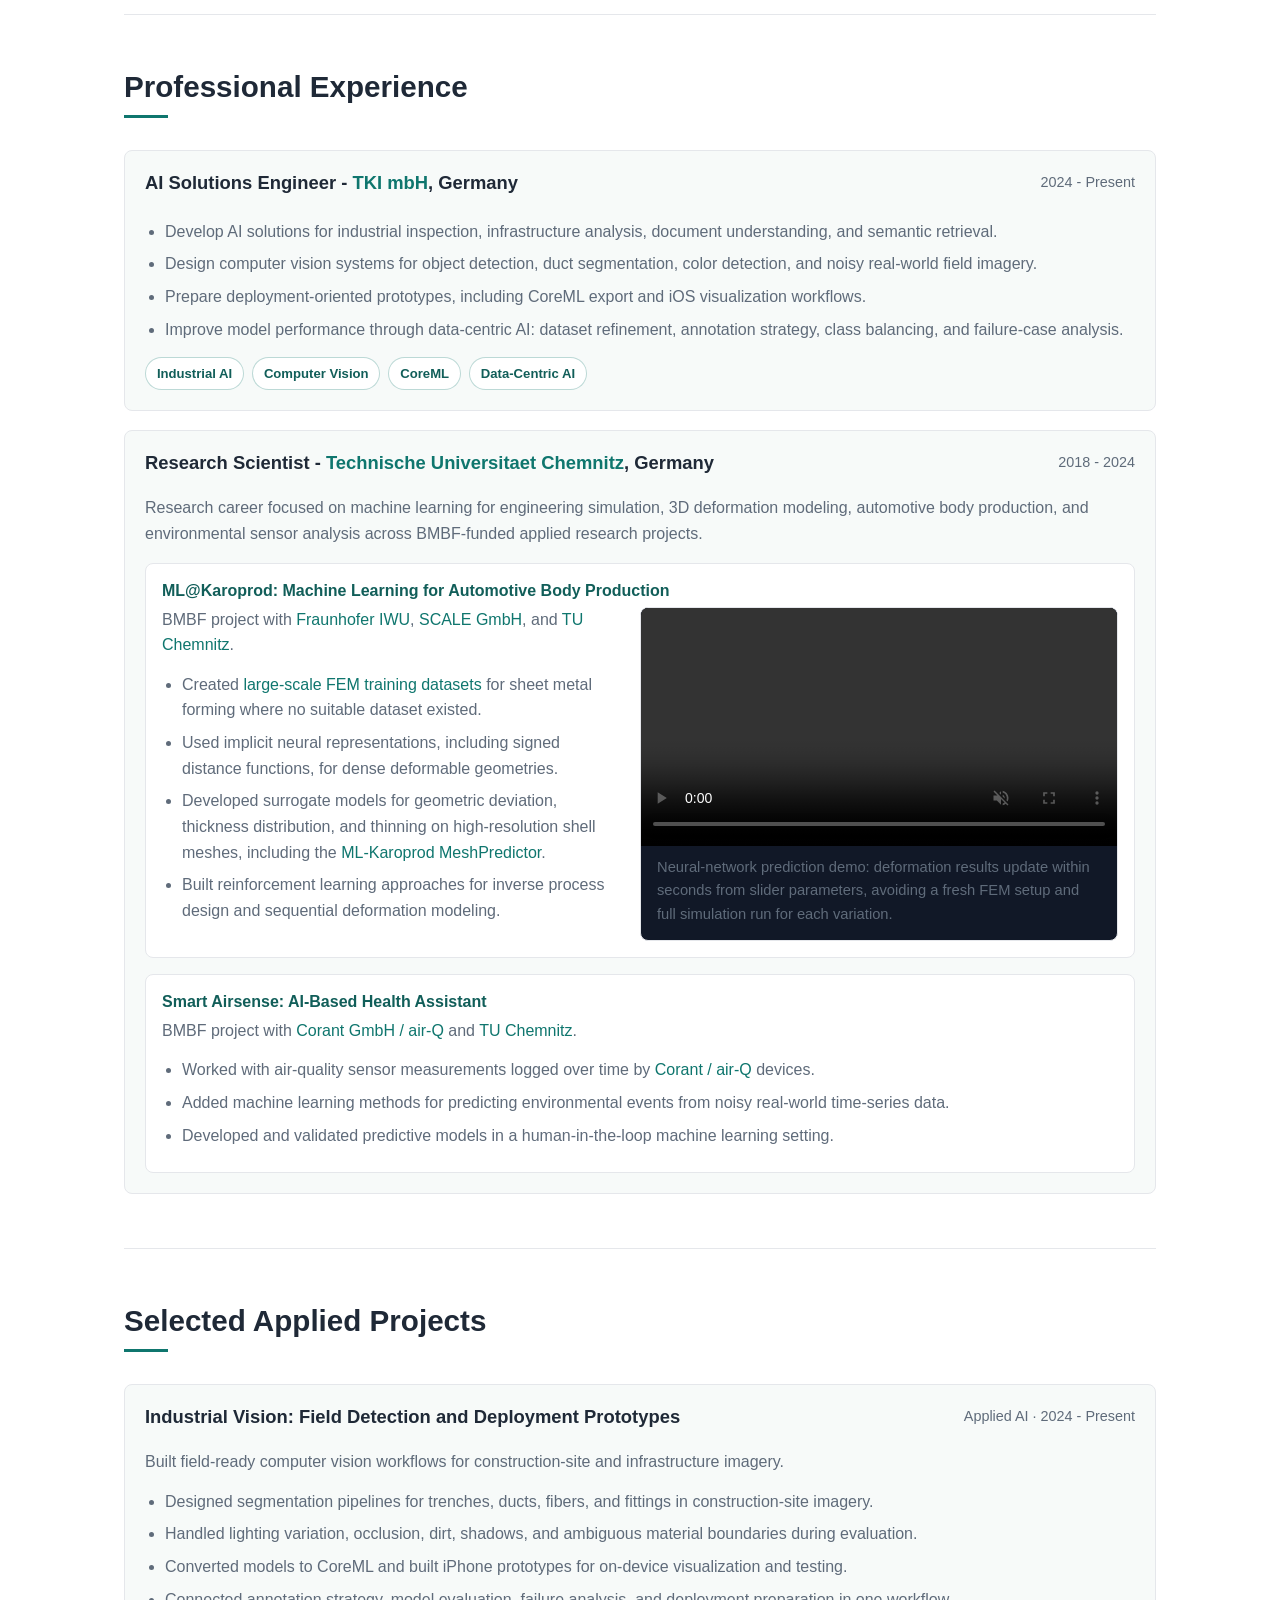
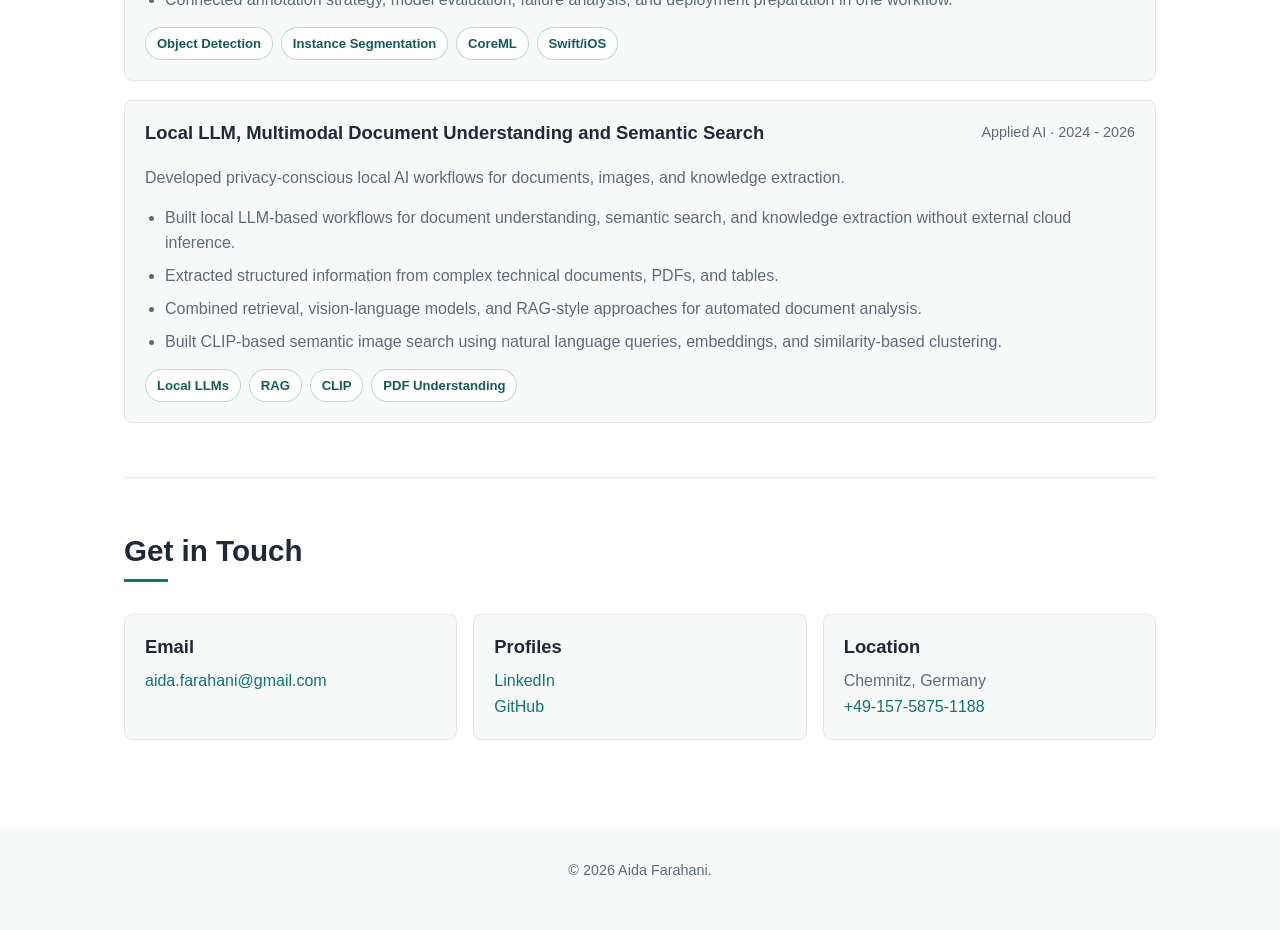
==== commit d111a9eb: "update icons" ====
--- a/index.html
+++ b/index.html
@@ -764,7 +764,7 @@
 
                 <article class="skill-item">
                     <div class="skill-item-image">
-                        <img src="images/testimonials/AITools.png" alt="AI development tools">
+                        <img src="images/testimonials/ai-dev-tools.png" alt="AI development tools">
                     </div>
                     <div class="skill-item-info">
                         <p>AI-assisted engineering workflows for prototyping, coding, debugging, and research acceleration with modern editor and agent tooling.</p>
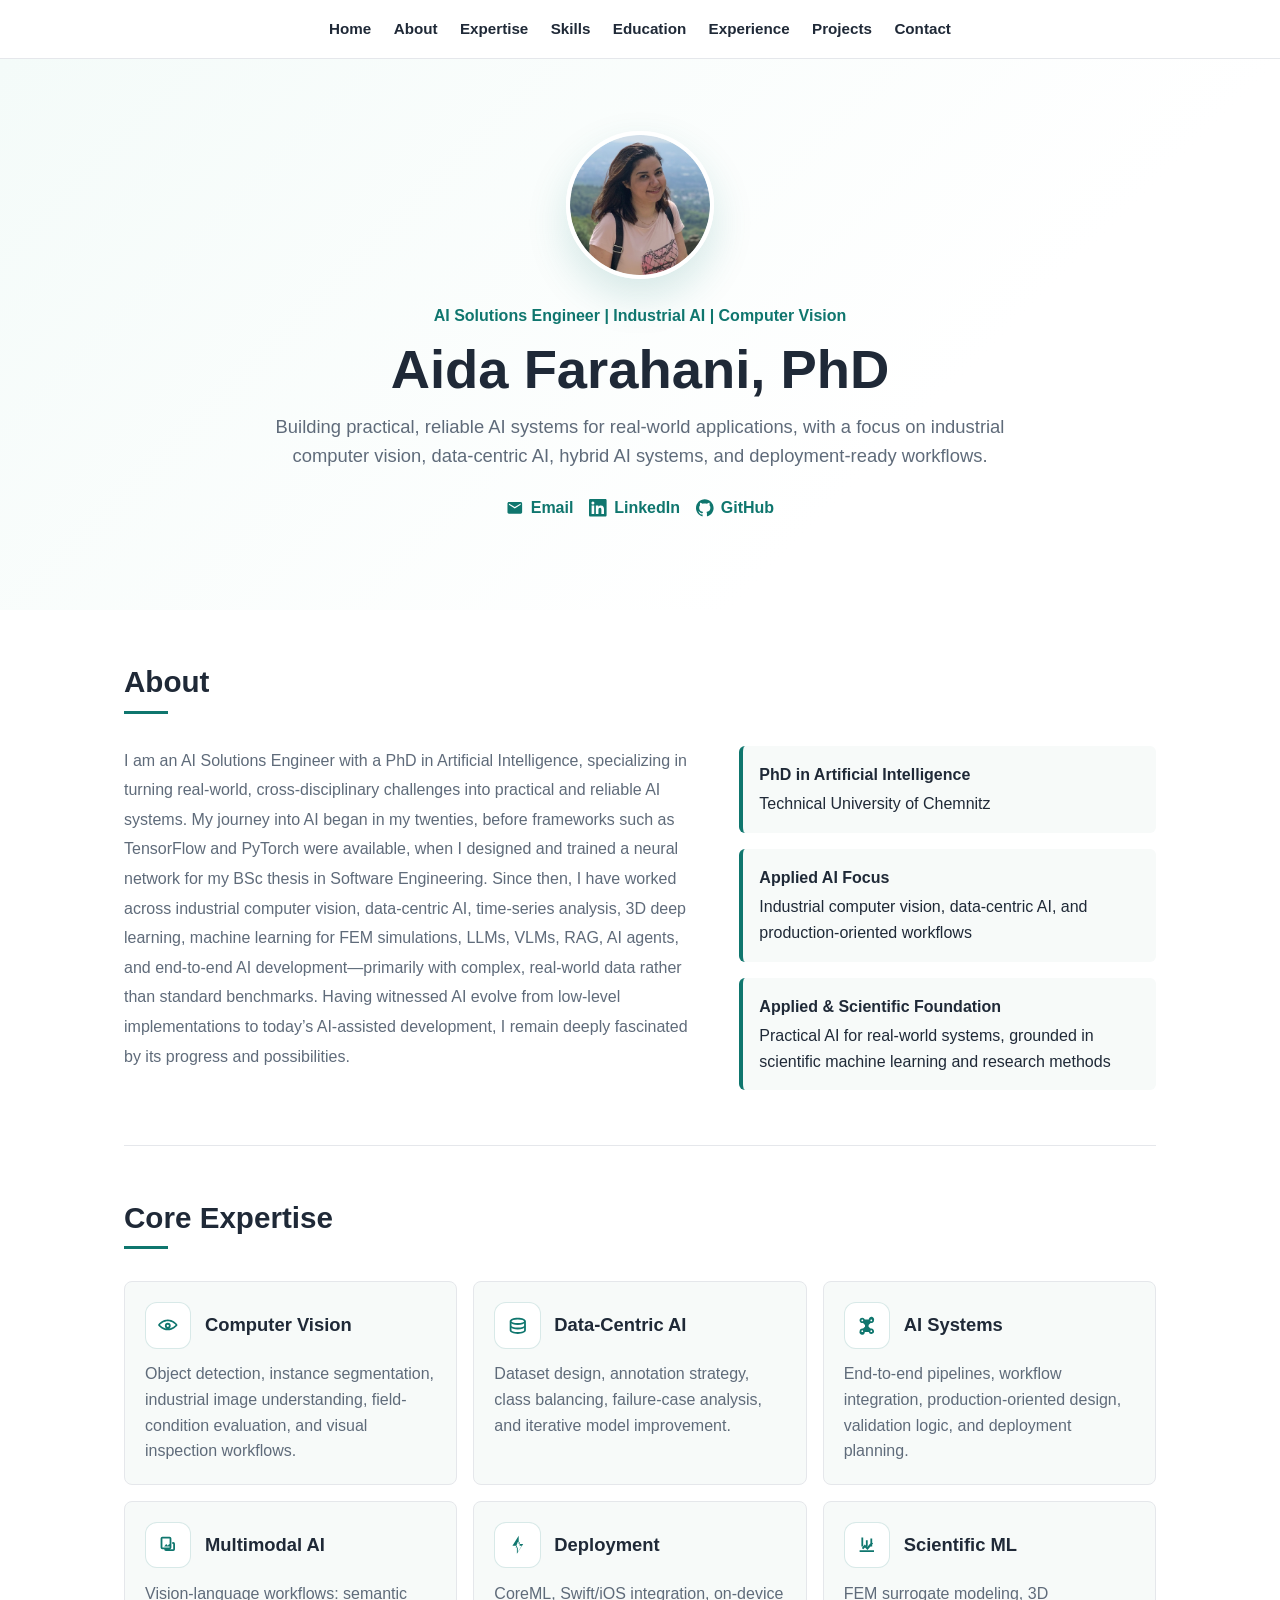
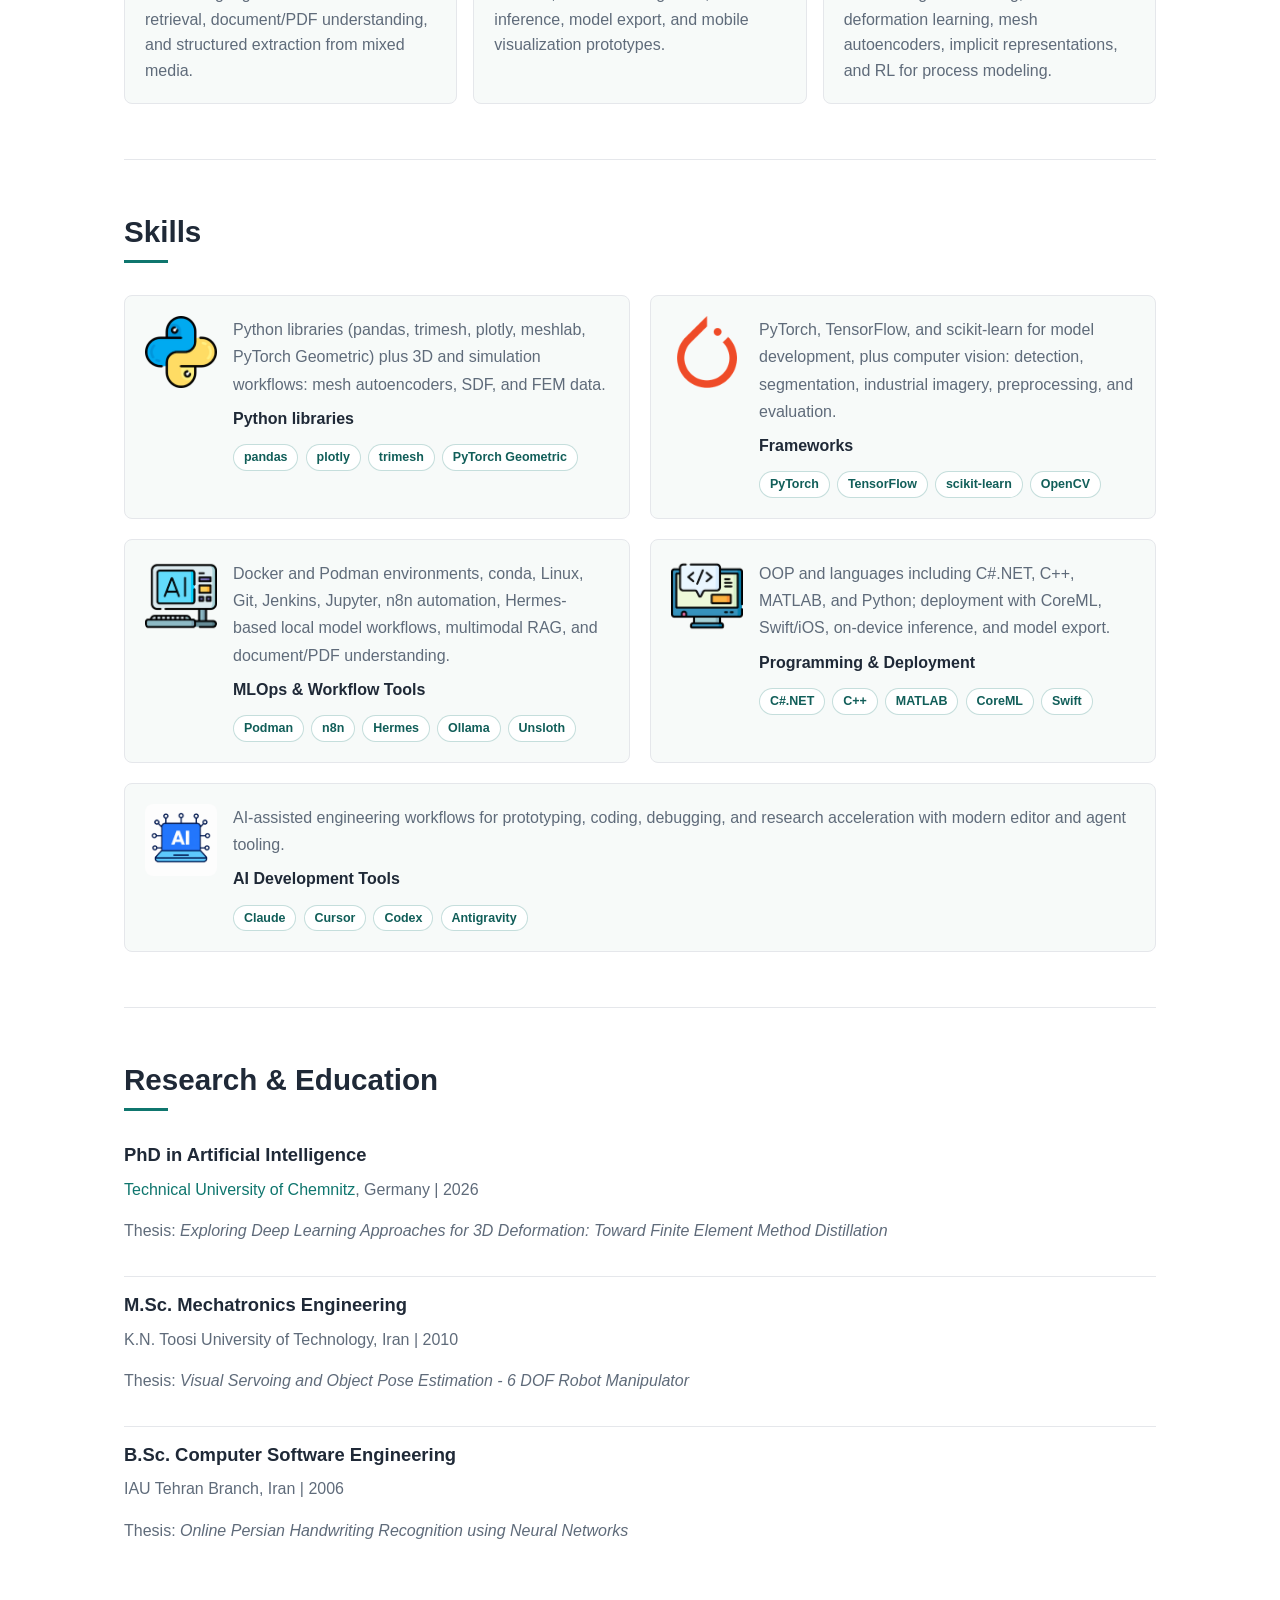
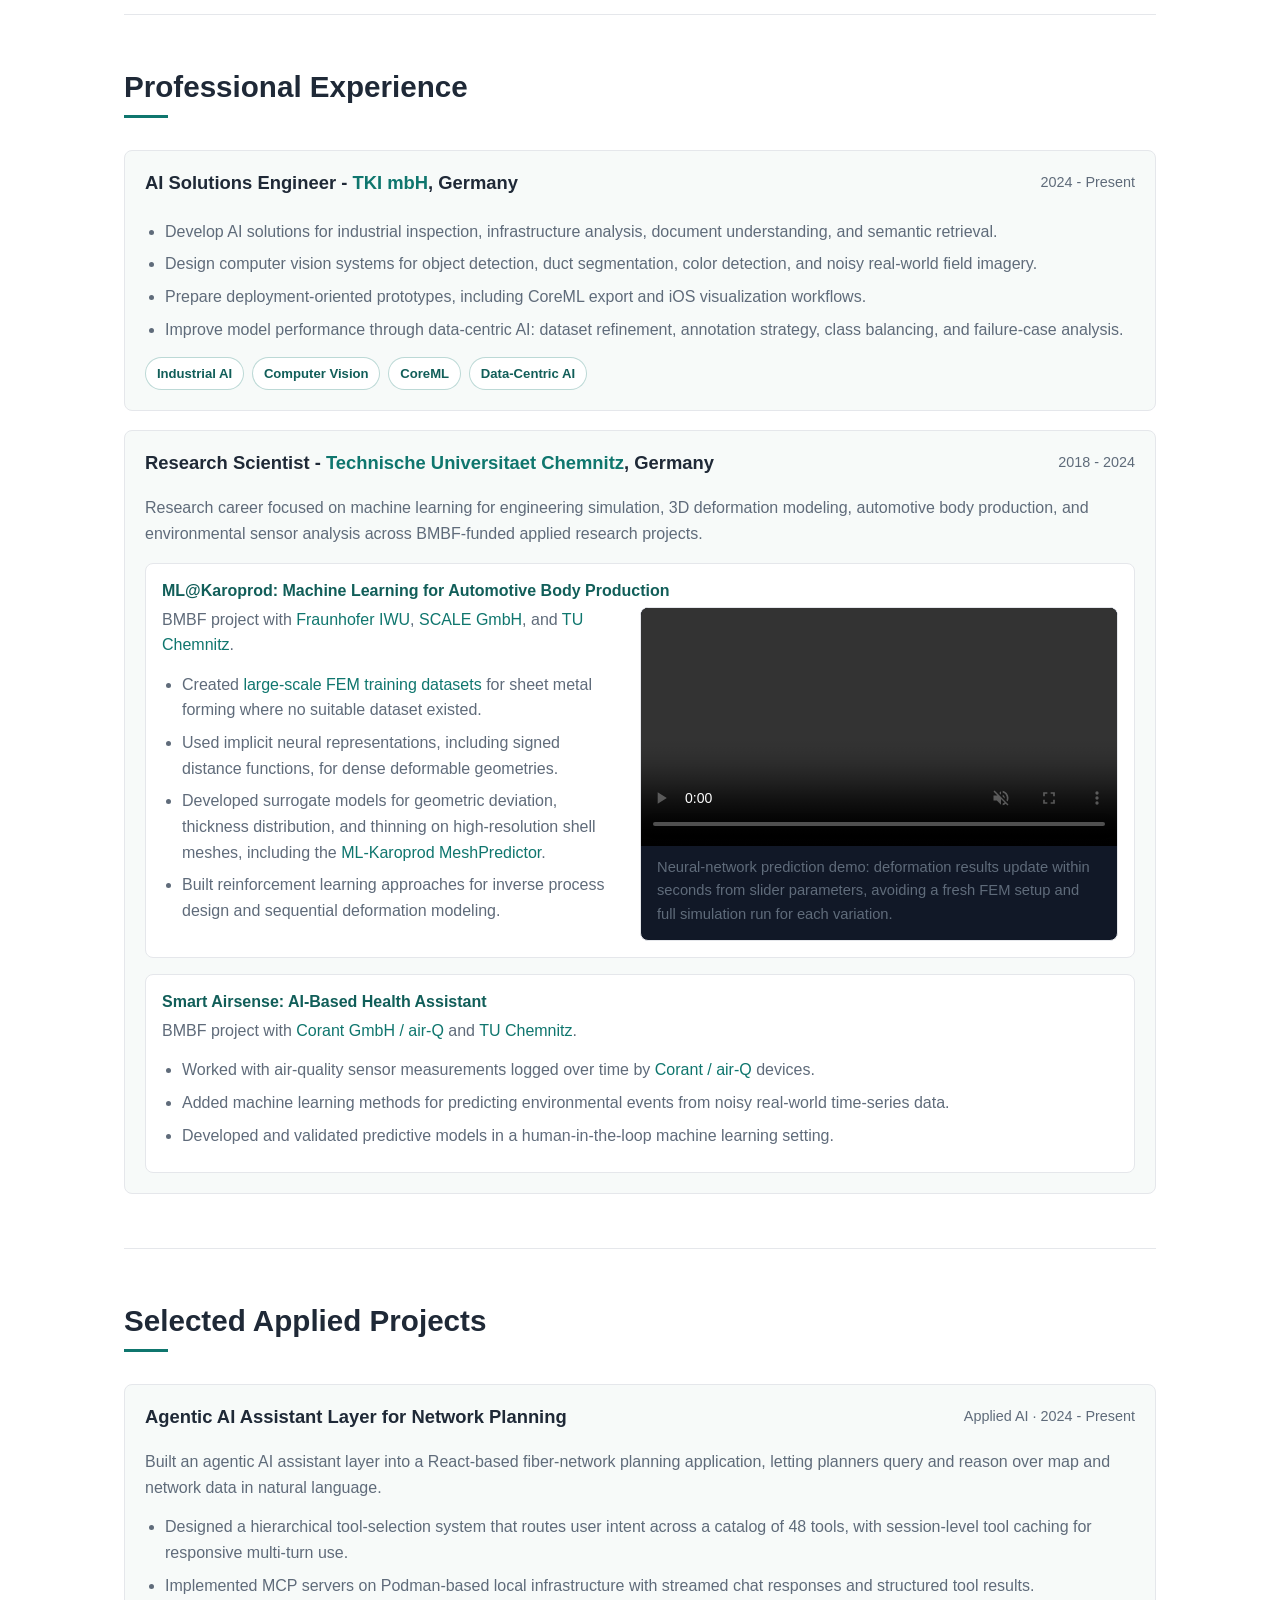
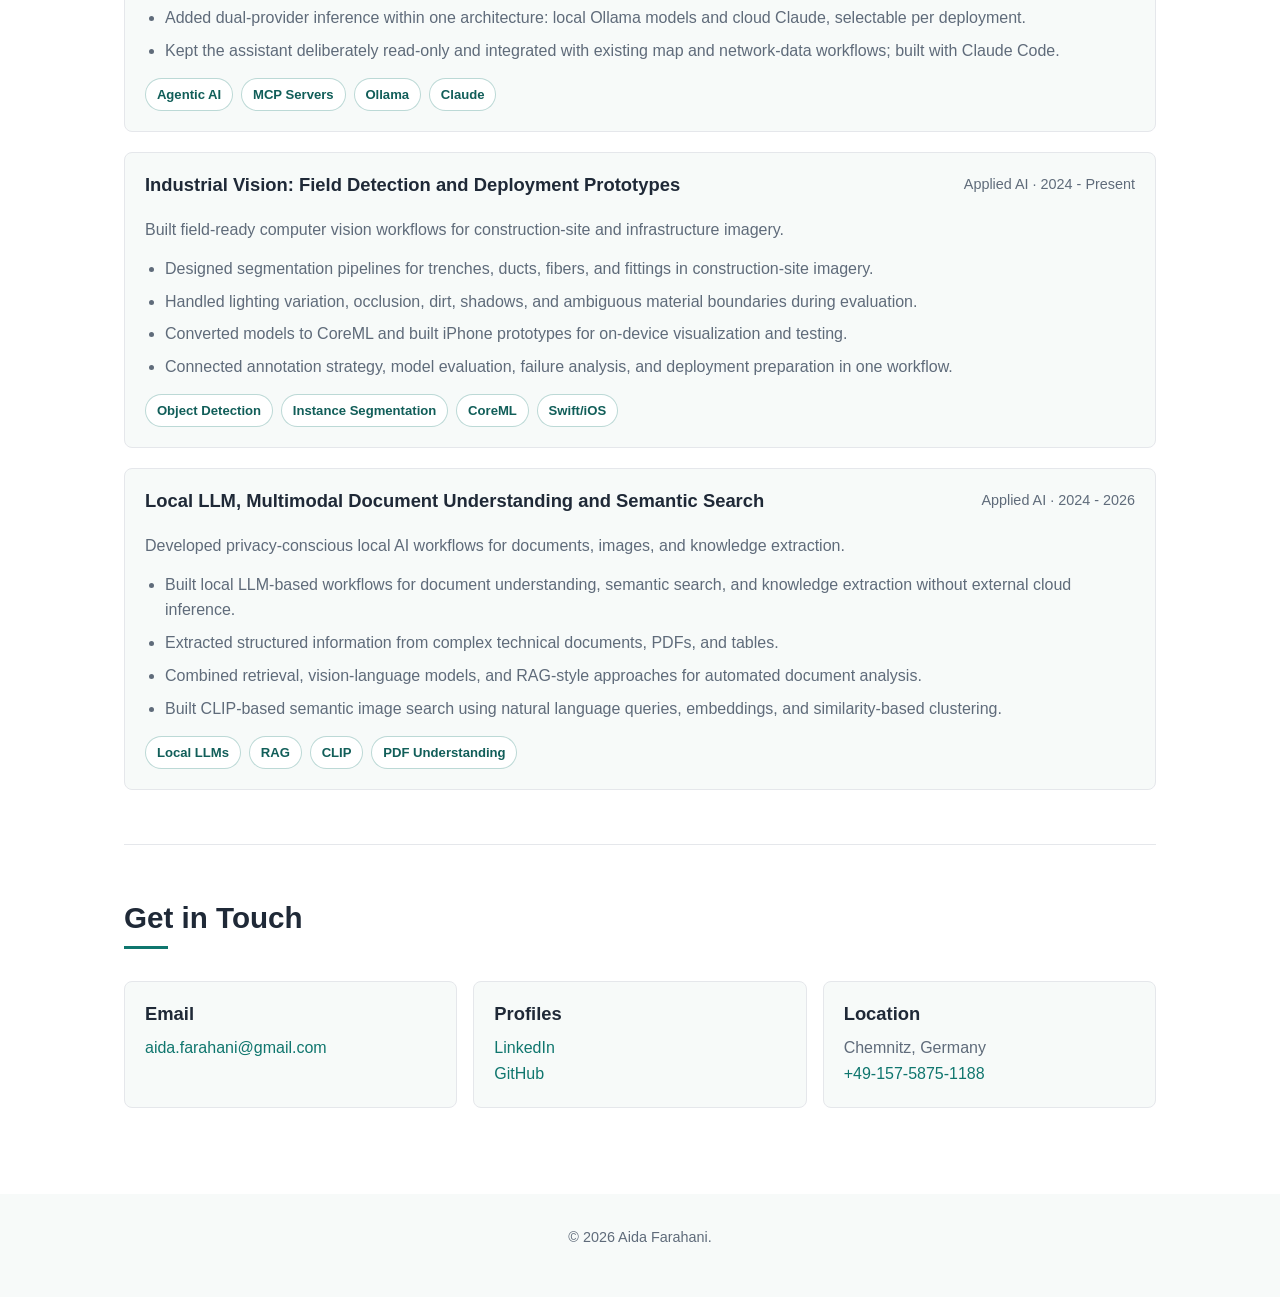
==== commit 1711b3e4: "feat(projects): add Agentic AI Assistant Layer project card Add the missing agentic AI project (MCP " ====
--- a/index.html
+++ b/index.html
@@ -883,6 +883,28 @@
             <div class="project-list">
                 <article class="case-study">
                     <div class="project-header">
+                        <h3>Agentic AI Assistant Layer for Network Planning</h3>
+                        <span class="project-date">Applied AI · 2024 - Present</span>
+                    </div>
+                    <p class="project-description">
+                        Built an agentic AI assistant layer into a React-based fiber-network planning application, letting planners query and reason over map and network data in natural language.
+                    </p>
+                    <ul class="detail-list">
+                        <li>Designed a hierarchical tool-selection system that routes user intent across a catalog of 48 tools, with session-level tool caching for responsive multi-turn use.</li>
+                        <li>Implemented MCP servers on Podman-based local infrastructure with streamed chat responses and structured tool results.</li>
+                        <li>Added dual-provider inference within one architecture: local Ollama models and cloud Claude, selectable per deployment.</li>
+                        <li>Kept the assistant deliberately read-only and integrated with existing map and network-data workflows; built with Claude Code.</li>
+                    </ul>
+                    <div class="project-tags">
+                        <span class="tech-tag">Agentic AI</span>
+                        <span class="tech-tag">MCP Servers</span>
+                        <span class="tech-tag">Ollama</span>
+                        <span class="tech-tag">Claude</span>
+                    </div>
+                </article>
+
+                <article class="case-study">
+                    <div class="project-header">
                         <h3>Industrial Vision: Field Detection and Deployment Prototypes</h3>
                         <span class="project-date">Applied AI · 2024 - Present</span>
                     </div>
